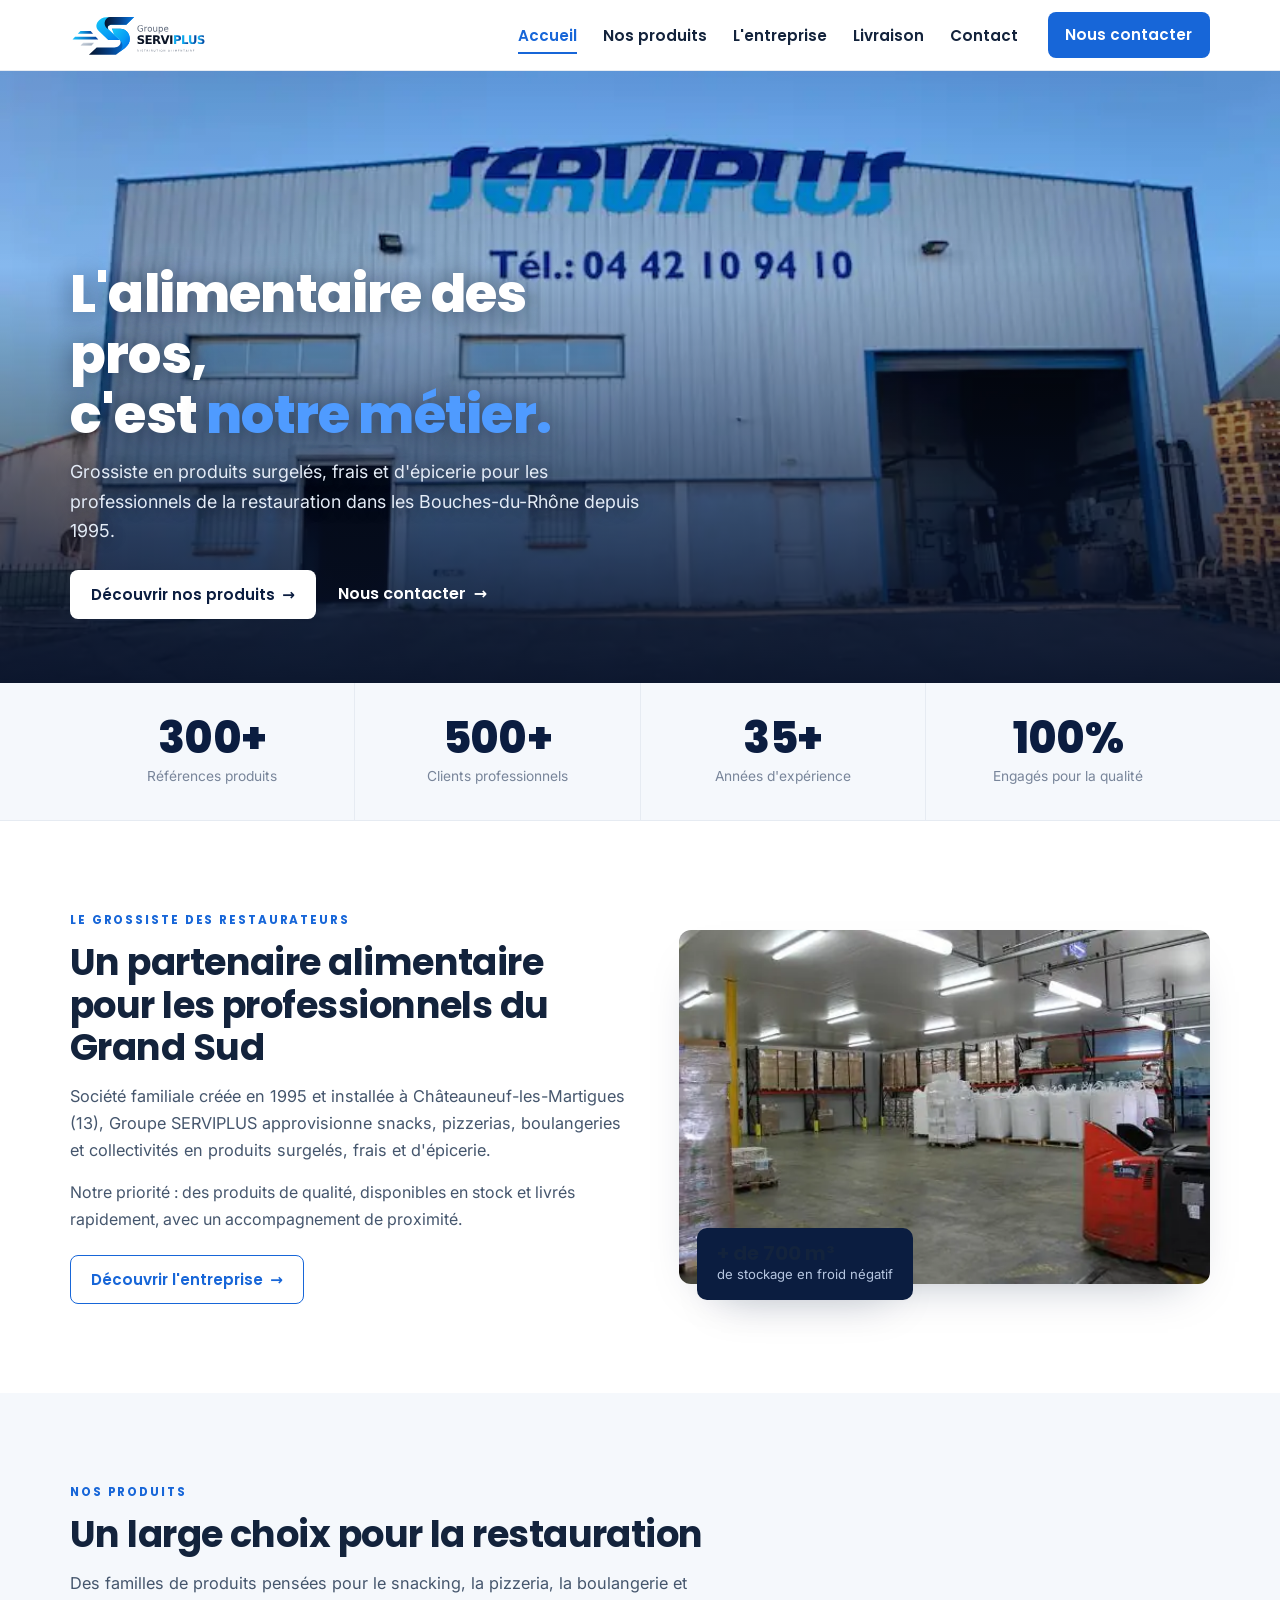
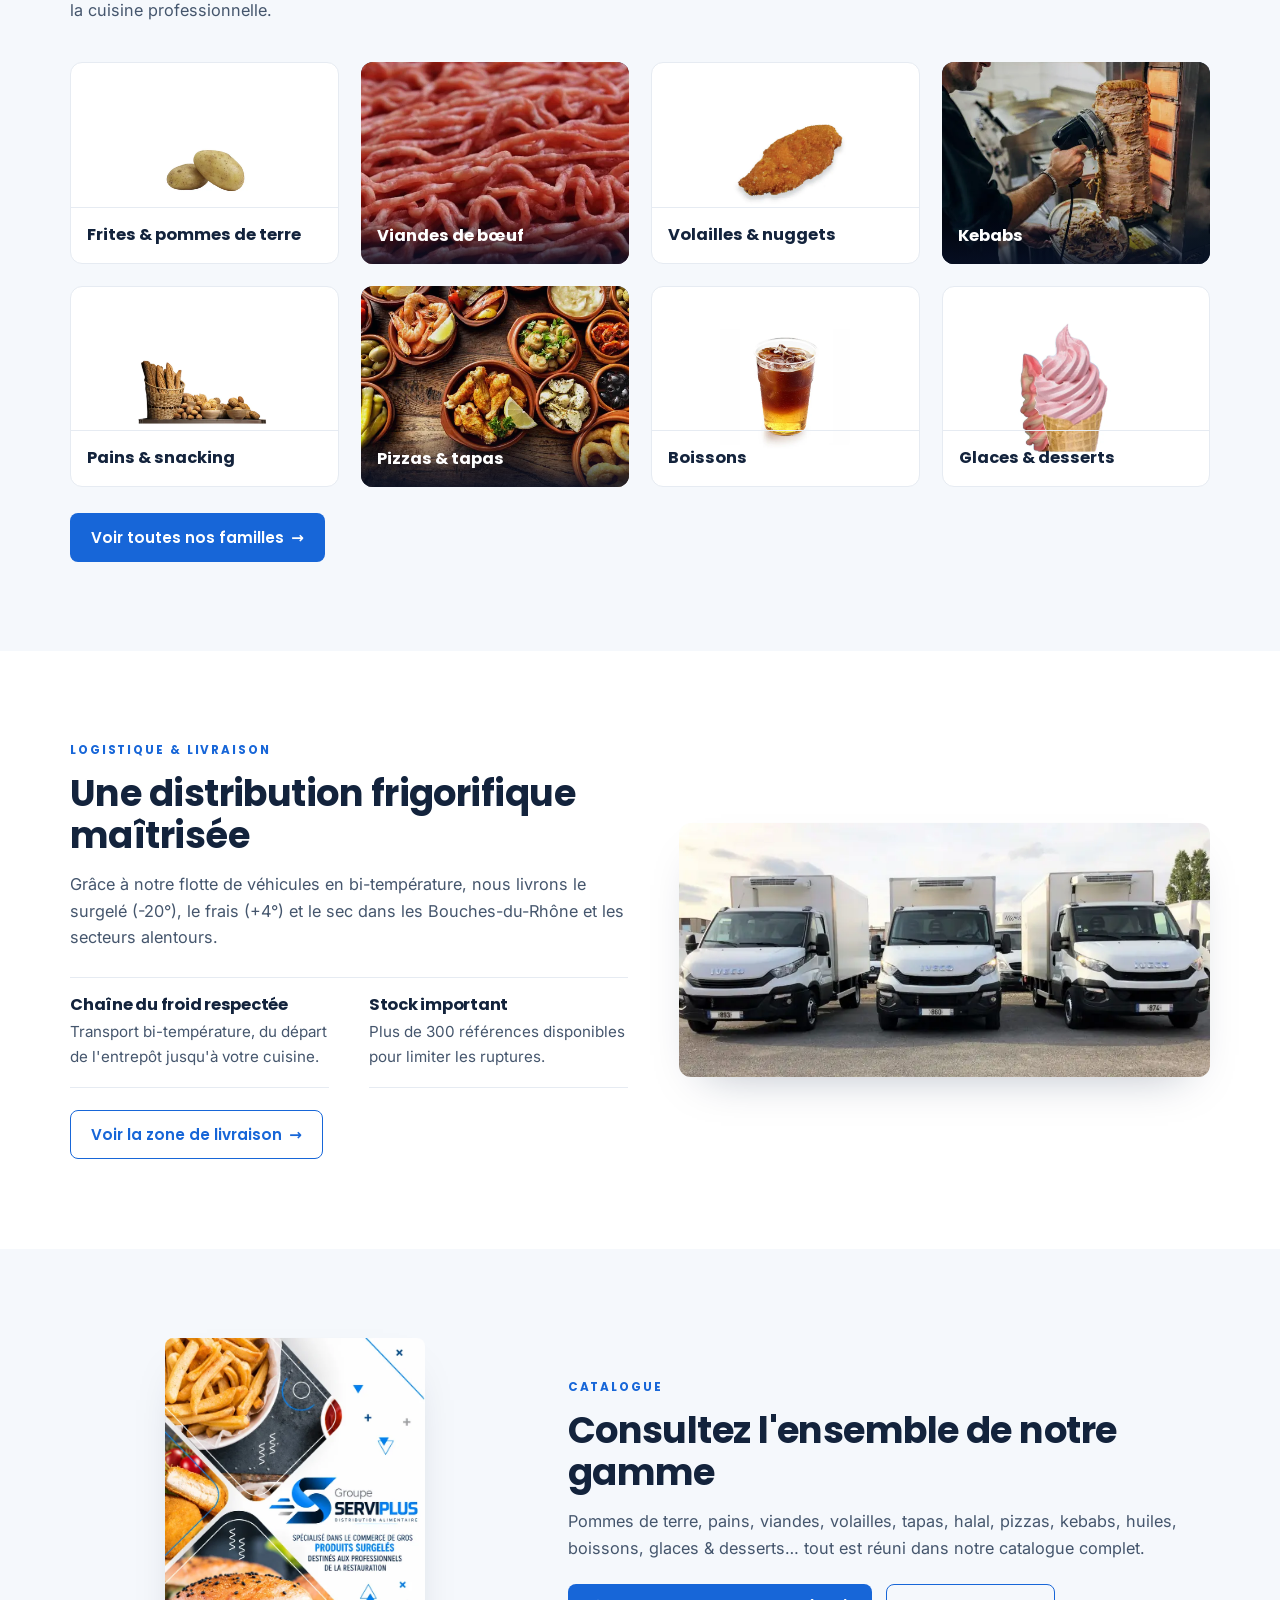
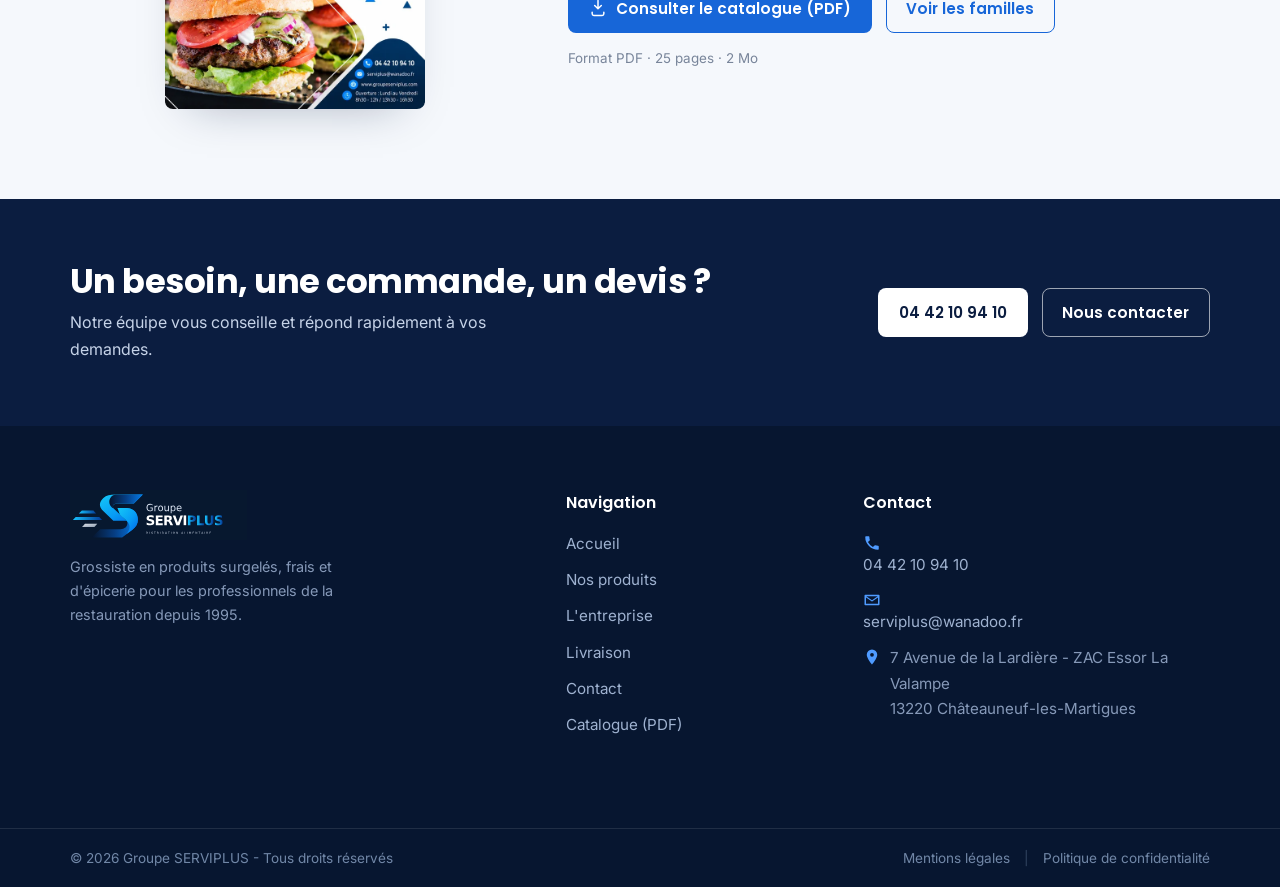
==== index.html @ 1d7311d0 "Refonte multipage : nouveau hero, chiffres animés, SEO par page - Site transformé en 5 pages (accuei" ====
<!DOCTYPE html>
<html lang="fr">
<head>
  <meta charset="UTF-8">
  <meta name="viewport" content="width=device-width, initial-scale=1.0">

  <title>Groupe SERVIPLUS | Grossiste alimentaire pour professionnels - Bouches-du-Rhône</title>
  <meta name="description" content="Grossiste en produits surgelés, frais et d'épicerie pour les professionnels de la restauration dans les Bouches-du-Rhône. Société familiale basée à Châteauneuf-les-Martigues depuis 1995.">
  <meta name="theme-color" content="#0b1d40">
  <link rel="canonical" href="https://www.groupeserviplus.com/">

  <link rel="icon" href="assets/logo/symbole-s.svg" type="image/svg+xml">
  <link rel="icon" href="assets/img/favicon-32.png" sizes="32x32" type="image/png">
  <link rel="apple-touch-icon" href="assets/img/favicon-180.png">

  <meta property="og:type" content="website">
  <meta property="og:site_name" content="Groupe SERVIPLUS">
  <meta property="og:title" content="Groupe SERVIPLUS | Grossiste alimentaire pour professionnels">
  <meta property="og:description" content="Produits surgelés, frais et d'épicerie pour la restauration. Livraison frigorifique dans les Bouches-du-Rhône depuis 1995.">
  <meta property="og:url" content="https://www.groupeserviplus.com/">
  <meta property="og:locale" content="fr_FR">
  <meta property="og:image" content="https://www.groupeserviplus.com/assets/img/og-image.jpg">
  <meta property="og:image:width" content="1200">
  <meta property="og:image:height" content="630">
  <meta name="twitter:card" content="summary_large_image">
  <meta name="twitter:title" content="Groupe SERVIPLUS | Grossiste alimentaire pour professionnels">
  <meta name="twitter:description" content="Produits surgelés, frais et d'épicerie pour la restauration. Livraison frigorifique dans les Bouches-du-Rhône depuis 1995.">
  <meta name="twitter:image" content="https://www.groupeserviplus.com/assets/img/og-image.jpg">

  <link rel="preconnect" href="https://fonts.googleapis.com">
  <link rel="preconnect" href="https://fonts.gstatic.com" crossorigin>
  <link rel="preload" as="style" href="https://fonts.googleapis.com/css2?family=Inter:wght@400;500;600;700&family=Poppins:wght@600;700;800&display=swap">
  <link rel="stylesheet" href="https://fonts.googleapis.com/css2?family=Inter:wght@400;500;600;700&family=Poppins:wght@600;700;800&display=swap" media="print" onload="this.media='all'">
  <noscript><link rel="stylesheet" href="https://fonts.googleapis.com/css2?family=Inter:wght@400;500;600;700&family=Poppins:wght@600;700;800&display=swap"></noscript>

  <link rel="preload" as="image" href="assets/img/hero-locaux.webp" fetchpriority="high">
  <link rel="stylesheet" href="assets/css/styles.css">

  <script type="application/ld+json">
  {
    "@context": "https://schema.org",
    "@type": "LocalBusiness",
    "name": "Groupe SERVIPLUS",
    "description": "Commerce de gros de produits surgelés, frais et d'épicerie destinés aux professionnels de la restauration.",
    "url": "https://www.groupeserviplus.com/",
    "telephone": "+33442109410",
    "email": "serviplus@wanadoo.fr",
    "foundingDate": "1995",
    "image": "https://www.groupeserviplus.com/assets/img/og-image.jpg",
    "logo": "https://www.groupeserviplus.com/assets/logo/logo-serviplus.svg",
    "address": {
      "@type": "PostalAddress",
      "streetAddress": "7 Avenue de la Lardière - ZAC Essor La Valampe",
      "postalCode": "13220",
      "addressLocality": "Châteauneuf-les-Martigues",
      "addressRegion": "Bouches-du-Rhône",
      "addressCountry": "FR"
    },
    "openingHoursSpecification": [
      {"@type":"OpeningHoursSpecification","dayOfWeek":["Monday","Tuesday","Wednesday","Thursday","Friday"],"opens":"08:30","closes":"12:00"},
      {"@type":"OpeningHoursSpecification","dayOfWeek":["Monday","Tuesday","Wednesday","Thursday","Friday"],"opens":"13:30","closes":"16:30"}
    ],
    "areaServed": [
      {"@type":"AdministrativeArea","name":"Bouches-du-Rhône"},
      {"@type":"City","name":"Marseille"},
      {"@type":"City","name":"Aix-en-Provence"},
      {"@type":"City","name":"Martigues"},
      {"@type":"City","name":"Salon-de-Provence"}
    ]
  }
  </script>
</head>
<body>
  <a class="skip-link" href="#contenu">Aller au contenu principal</a>

  <!-- ============ HEADER (partagé) ============ -->
  <header class="header">
    <div class="container header__inner">
      <a class="brand" href="index.html" aria-label="Groupe SERVIPLUS - Accueil">
        <img src="assets/logo/logo-serviplus.svg" alt="Groupe SERVIPLUS - Distribution alimentaire" width="190" height="53">
      </a>
      <nav class="nav" id="menu" aria-label="Navigation principale">
        <div class="nav__head">
          <img class="nav__logo" src="assets/logo/logo-serviplus-blanc.svg" alt="Groupe SERVIPLUS" width="180" height="50">
          <button class="nav__close" type="button" aria-label="Fermer le menu" data-close-menu>
            <svg viewBox="0 0 24 24" aria-hidden="true"><path d="m6 6 12 12M18 6 6 18" stroke="currentColor" stroke-width="2" fill="none" stroke-linecap="round"/></svg>
          </button>
        </div>
        <ul class="nav__list">
          <li><a href="index.html" class="nav__link is-active" aria-current="page">Accueil</a></li>
          <li><a href="produits.html" class="nav__link">Nos produits</a></li>
          <li><a href="entreprise.html" class="nav__link">L'entreprise</a></li>
          <li><a href="livraison.html" class="nav__link">Livraison</a></li>
          <li><a href="contact.html" class="nav__link">Contact</a></li>
        </ul>
        <div class="nav__foot">
          <a class="nav__phone" href="tel:+33442109410">
            <svg viewBox="0 0 24 24" aria-hidden="true"><path d="M6.6 10.8a15.9 15.9 0 0 0 6.6 6.6l2.2-2.2a1 1 0 0 1 1-.25c1.1.37 2.3.57 3.6.57a1 1 0 0 1 1 1V20a1 1 0 0 1-1 1A17 17 0 0 1 3 4a1 1 0 0 1 1-1h3.5a1 1 0 0 1 1 1c0 1.3.2 2.5.57 3.6a1 1 0 0 1-.25 1l-2.22 2.2Z" fill="currentColor"/></svg>
            04 42 10 94 10
          </a>
          <a class="btn btn--primary nav__cta" href="contact.html">Nous contacter</a>
        </div>
      </nav>
      <button class="burger" type="button" aria-label="Ouvrir le menu" aria-expanded="false" aria-controls="menu" data-open-menu>
        <span></span><span></span><span></span>
      </button>
    </div>
  </header>
  <div class="nav-overlay" data-close-menu hidden></div>

  <main id="contenu">

    <!-- ============ HERO ============ -->
    <section class="hero">
      <img class="hero__bg" src="assets/img/hero-locaux.webp" alt="Entrepôt du Groupe SERVIPLUS à Châteauneuf-les-Martigues, enseigne SERVIPLUS sur la façade" width="1000" height="750" fetchpriority="high">
      <div class="hero__overlay"></div>
      <div class="container hero__inner">
        <h1 class="hero__title">L'alimentaire des pros,<br>c'est <span class="accent">notre métier.</span></h1>
        <p class="hero__text">Grossiste en produits surgelés, frais et d'épicerie pour les professionnels de la restauration dans les Bouches-du-Rhône depuis 1995.</p>
        <div class="hero__actions">
          <a class="btn btn--white" href="produits.html">Découvrir nos produits<span class="btn__arrow" aria-hidden="true">→</span></a>
          <a class="hero__link" href="contact.html">Nous contacter<span class="btn__arrow" aria-hidden="true">→</span></a>
        </div>
      </div>
    </section>

    <!-- ============ CHIFFRES CLÉS ============ -->
    <section class="stats" aria-label="Chiffres clés">
      <div class="container">
        <div class="stats__grid">
          <div class="stat"><div class="stat__num" data-count="300" data-suffix="+">300+</div><div class="stat__label">Références produits</div></div>
          <div class="stat"><div class="stat__num" data-count="500" data-suffix="+">500+</div><div class="stat__label">Clients professionnels</div></div>
          <div class="stat"><div class="stat__num" data-count="35" data-suffix="+">35+</div><div class="stat__label">Années d'expérience</div></div>
          <div class="stat"><div class="stat__num" data-count="100" data-suffix="%">100%</div><div class="stat__label">Engagés pour la qualité</div></div>
        </div>
      </div>
    </section>

    <!-- ============ PRÉSENTATION ENTREPRISE (courte) ============ -->
    <section class="section">
      <div class="container split">
        <div class="split__content reveal">
          <span class="kicker">Le grossiste des restaurateurs</span>
          <h2 class="section__title">Un partenaire alimentaire pour les professionnels du Grand Sud</h2>
          <p class="section__intro">Société familiale créée en 1995 et installée à Châteauneuf-les-Martigues (13), Groupe SERVIPLUS approvisionne snacks, pizzerias, boulangeries et collectivités en produits surgelés, frais et d'épicerie.</p>
          <p>Notre priorité : des produits de qualité, disponibles en stock et livrés rapidement, avec un accompagnement de proximité.</p>
          <a class="btn btn--outline" href="entreprise.html">Découvrir l'entreprise<span class="btn__arrow" aria-hidden="true">→</span></a>
        </div>
        <div class="split__media reveal">
          <img src="assets/img/entrepot-froid.webp" alt="Entrepôt de stockage en froid négatif du Groupe SERVIPLUS" width="900" height="600" loading="lazy">
          <div class="split__badge"><span><strong>+ de 700 m³</strong>de stockage en froid négatif</span></div>
        </div>
      </div>
    </section>

    <!-- ============ APERÇU PRODUITS ============ -->
    <section class="section section--off">
      <div class="container">
        <span class="kicker">Nos produits</span>
        <h2 class="section__title">Un large choix pour la restauration</h2>
        <p class="section__intro">Des familles de produits pensées pour le snacking, la pizzeria, la boulangerie et la cuisine professionnelle.</p>
        <ul class="families" style="margin-top:clamp(24px,3vw,40px)">
          <li><a class="family is-packshot" href="produits.html"><img src="assets/img/cat-frites.webp" alt="Frites et pommes de terre surgelées" width="260" height="260" loading="lazy"><span class="family__label">Frites &amp; pommes de terre</span></a></li>
          <li><a class="family" href="produits.html"><img src="assets/img/cat-viandes.webp" alt="Viandes de bœuf et steaks hachés" width="320" height="240" loading="lazy"><span class="family__label">Viandes de bœuf</span></a></li>
          <li><a class="family is-packshot" href="produits.html"><img src="assets/img/cat-volaille.webp" alt="Volaille et nuggets" width="260" height="260" loading="lazy"><span class="family__label">Volailles &amp; nuggets</span></a></li>
          <li><a class="family" href="produits.html"><img src="assets/img/cat-kebabs.webp" alt="Produits pour kebabs" width="320" height="240" loading="lazy"><span class="family__label">Kebabs</span></a></li>
          <li><a class="family is-packshot" href="produits.html"><img src="assets/img/cat-pains.webp" alt="Pains et pains hamburger" width="260" height="260" loading="lazy"><span class="family__label">Pains &amp; snacking</span></a></li>
          <li><a class="family" href="produits.html"><img src="assets/img/cat-pizzas.webp" alt="Produits pour pizzas et tapas" width="320" height="240" loading="lazy"><span class="family__label">Pizzas &amp; tapas</span></a></li>
          <li><a class="family is-packshot" href="produits.html"><img src="assets/img/cat-boissons.webp" alt="Boissons et sodas" width="260" height="260" loading="lazy"><span class="family__label">Boissons</span></a></li>
          <li><a class="family is-packshot" href="produits.html"><img src="assets/img/cat-glaces.webp" alt="Glaces et desserts" width="260" height="260" loading="lazy"><span class="family__label">Glaces &amp; desserts</span></a></li>
        </ul>
        <p style="margin-top:1.6rem"><a class="btn btn--primary" href="produits.html">Voir toutes nos familles<span class="btn__arrow" aria-hidden="true">→</span></a></p>
      </div>
    </section>

    <!-- ============ ENTREPÔT & DISTRIBUTION ============ -->
    <section class="section">
      <div class="container split split--reverse">
        <div class="split__media reveal">
          <img src="assets/img/camions.webp" alt="Flotte de camions frigorifiques du Groupe SERVIPLUS" width="1100" height="524" loading="lazy">
        </div>
        <div class="split__content reveal">
          <span class="kicker">Logistique &amp; livraison</span>
          <h2 class="section__title">Une distribution frigorifique maîtrisée</h2>
          <p class="section__intro">Grâce à notre flotte de véhicules en bi-température, nous livrons le surgelé (-20°), le frais (+4°) et le sec dans les Bouches-du-Rhône et les secteurs alentours.</p>
          <div class="points">
            <div class="point"><h3>Chaîne du froid respectée</h3><p>Transport bi-température, du départ de l'entrepôt jusqu'à votre cuisine.</p></div>
            <div class="point"><h3>Stock important</h3><p>Plus de 300 références disponibles pour limiter les ruptures.</p></div>
          </div>
          <a class="btn btn--outline" href="livraison.html">Voir la zone de livraison<span class="btn__arrow" aria-hidden="true">→</span></a>
        </div>
      </div>
    </section>

    <!-- ============ CATALOGUE ============ -->
    <section class="section section--off">
      <div class="container cat">
        <div class="cat__cover reveal">
          <img src="assets/img/catalogue-couverture.webp" alt="Couverture du catalogue produits du Groupe SERVIPLUS" width="640" height="913" loading="lazy">
        </div>
        <div class="cat__content reveal">
          <span class="kicker">Catalogue</span>
          <h2 class="section__title">Consultez l'ensemble de notre gamme</h2>
          <p class="section__intro">Pommes de terre, pains, viandes, volailles, tapas, halal, pizzas, kebabs, huiles, boissons, glaces &amp; desserts… tout est réuni dans notre catalogue complet.</p>
          <div class="cat__actions">
            <a class="btn btn--primary" href="assets/catalogue/catalogue-serviplus.pdf" target="_blank" rel="noopener">
              <svg class="btn__ico" width="20" height="20" viewBox="0 0 24 24" aria-hidden="true"><path d="M12 3v10m0 0 4-4m-4 4-4-4M5 17v2a2 2 0 0 0 2 2h10a2 2 0 0 0 2-2v-2" fill="none" stroke="currentColor" stroke-width="1.8" stroke-linecap="round" stroke-linejoin="round"/></svg>
              Consulter le catalogue (PDF)
            </a>
            <a class="btn btn--outline" href="produits.html">Voir les familles</a>
          </div>
          <p class="cat__note">Format PDF &middot; 25 pages &middot; 2 Mo</p>
        </div>
      </div>
    </section>

    <!-- ============ CTA CONTACT ============ -->
    <section class="cta" id="contact">
      <div class="container cta__inner">
        <div>
          <h2>Un besoin, une commande, un devis&nbsp;?</h2>
          <p>Notre équipe vous conseille et répond rapidement à vos demandes.</p>
        </div>
        <div class="cta__actions">
          <a class="btn btn--white" href="tel:+33442109410">04 42 10 94 10</a>
          <a class="btn btn--outline" style="color:#fff;border-color:rgba(255,255,255,.6)" href="contact.html">Nous contacter</a>
        </div>
      </div>
    </section>

  </main>

  <!-- ============ FOOTER (partagé) ============ -->
  <footer class="footer">
    <div class="container footer__inner">
      <div class="footer__brand">
        <img src="assets/logo/logo-serviplus-blanc.svg" alt="Groupe SERVIPLUS" width="210" height="59">
        <p class="footer__tagline">Grossiste en produits surgelés, frais et d'épicerie pour les professionnels de la restauration depuis 1995.</p>
      </div>
      <nav class="footer__col footer__acc" aria-label="Navigation du pied de page">
        <button class="footer__acc-head" type="button" aria-expanded="false">Navigation
          <svg class="footer__acc-chevron" viewBox="0 0 24 24" aria-hidden="true"><path d="m6 9 6 6 6-6" fill="none" stroke="currentColor" stroke-width="2" stroke-linecap="round" stroke-linejoin="round"/></svg>
        </button>
        <div class="footer__acc-body">
          <ul role="list">
            <li><a href="index.html">Accueil</a></li>
            <li><a href="produits.html">Nos produits</a></li>
            <li><a href="entreprise.html">L'entreprise</a></li>
            <li><a href="livraison.html">Livraison</a></li>
            <li><a href="contact.html">Contact</a></li>
            <li><a href="assets/catalogue/catalogue-serviplus.pdf" target="_blank" rel="noopener">Catalogue (PDF)</a></li>
          </ul>
        </div>
      </nav>
      <div class="footer__col footer__acc">
        <button class="footer__acc-head" type="button" aria-expanded="false">Contact
          <svg class="footer__acc-chevron" viewBox="0 0 24 24" aria-hidden="true"><path d="m6 9 6 6 6-6" fill="none" stroke="currentColor" stroke-width="2" stroke-linecap="round" stroke-linejoin="round"/></svg>
        </button>
        <div class="footer__acc-body">
          <ul class="footer__contact" role="list">
            <li><a href="tel:+33442109410"><svg class="ico" aria-hidden="true" viewBox="0 0 24 24"><path d="M6.6 10.8a15.9 15.9 0 0 0 6.6 6.6l2.2-2.2a1 1 0 0 1 1-.25c1.1.37 2.3.57 3.6.57a1 1 0 0 1 1 1V20a1 1 0 0 1-1 1A17 17 0 0 1 3 4a1 1 0 0 1 1-1h3.5a1 1 0 0 1 1 1c0 1.3.2 2.5.57 3.6a1 1 0 0 1-.25 1l-2.22 2.2Z"/></svg>04 42 10 94 10</a></li>
            <li><a href="mailto:serviplus@wanadoo.fr"><svg class="ico" aria-hidden="true" viewBox="0 0 24 24"><path d="M3 5h18a1 1 0 0 1 1 1v12a1 1 0 0 1-1 1H3a1 1 0 0 1-1-1V6a1 1 0 0 1 1-1Zm1.4 2 7.6 5.3L19.6 7H4.4ZM20 8.5l-7.4 5.2a1 1 0 0 1-1.2 0L4 8.5V17h16V8.5Z"/></svg>serviplus@wanadoo.fr</a></li>
            <li class="footer__addr"><svg class="ico" aria-hidden="true" viewBox="0 0 24 24"><path d="M12 2a7 7 0 0 0-7 7c0 5 7 13 7 13s7-8 7-13a7 7 0 0 0-7-7Zm0 9.5A2.5 2.5 0 1 1 12 6.5a2.5 2.5 0 0 1 0 5Z"/></svg><span>7 Avenue de la Lardière - ZAC Essor La Valampe<br>13220 Châteauneuf-les-Martigues</span></li>
          </ul>
        </div>
      </div>
    </div>
    <div class="footer__bottom">
      <div class="container footer__bottom-inner">
        <p>&copy; 2026 Groupe SERVIPLUS - Tous droits réservés</p>
        <p class="footer__legal">
          <a href="mentions-legales.html">Mentions légales</a><span aria-hidden="true">|</span><a href="mentions-legales.html#donnees">Politique de confidentialité</a>
        </p>
      </div>
    </div>
  </footer>

  <button class="to-top" type="button" aria-label="Revenir en haut de la page" data-to-top>
    <svg viewBox="0 0 24 24" aria-hidden="true"><path d="M12 5 5 12m7-7 7 7M12 5v15" fill="none" stroke="currentColor" stroke-width="2" stroke-linecap="round" stroke-linejoin="round"/></svg>
  </button>

  <script src="assets/js/main.js" defer></script>
</body>
</html>
---- assets/css/styles.css ----
/* =========================================================
   Groupe SERVIPLUS - Feuille de styles (site multipage)
   HTML/CSS/JS vanilla - direction sobre, sans "look IA"
   ========================================================= */

:root{
  --navy:#0b1d40;
  --navy-700:#13295a;
  --blue:#1766d8;
  --blue-600:#1f6fe0;
  --blue-400:#4f9bff;
  --ink:#13233c;
  --body:#45566d;
  --muted:#78859a;
  --line:#e6ebf2;
  --paper:#ffffff;
  --off:#f5f8fc;

  --container:1180px;
  --gut:20px;
  --head-h:70px;

  --ff-head:"Poppins", system-ui, -apple-system, "Segoe UI", sans-serif;
  --ff-body:"Inter", system-ui, -apple-system, "Segoe UI", Roboto, sans-serif;

  --shadow:0 20px 45px -26px rgba(11,29,64,.35);
}

*,*::before,*::after{box-sizing:border-box}
html{scroll-behavior:smooth;-webkit-text-size-adjust:100%}
body{
  margin:0;font-family:var(--ff-body);color:var(--body);background:var(--paper);
  font-size:16px;line-height:1.65;-webkit-font-smoothing:antialiased;overflow-x:hidden;
}
img,svg{display:block;max-width:100%}
img{height:auto}
a{color:inherit;text-decoration:none}
ul{margin:0;padding:0;list-style:none}
h1,h2,h3,h4{font-family:var(--ff-head);color:var(--ink);line-height:1.15;margin:0;letter-spacing:-.015em}
p{margin:0}
strong{color:var(--ink);font-weight:700}

.container{width:100%;max-width:var(--container);margin-inline:auto;padding-inline:var(--gut)}

.skip-link{position:absolute;left:12px;top:-60px;z-index:200;background:var(--blue);color:#fff;padding:10px 16px;border-radius:8px;transition:top .2s}
.skip-link:focus{top:12px}
:focus-visible{outline:3px solid var(--blue-400);outline-offset:3px;border-radius:5px}

.ico{width:18px;height:18px;flex:0 0 auto;fill:currentColor}

/* ---------- Boutons ---------- */
.btn{
  display:inline-flex;align-items:center;justify-content:center;gap:.5em;
  font-family:var(--ff-head);font-weight:600;font-size:.95rem;
  padding:.72em 1.3em;border-radius:8px;border:1.5px solid transparent;cursor:pointer;
  transition:transform .16s ease, background .2s ease, color .2s ease, border-color .2s ease;
}
.btn__arrow{transition:transform .2s ease}
.btn:hover .btn__arrow{transform:translateX(3px)}
.btn--primary{background:var(--blue);color:#fff}
.btn--primary:hover{background:var(--blue-600)}
.btn--navy{background:var(--navy);color:#fff}
.btn--navy:hover{background:var(--navy-700)}
.btn--outline{background:transparent;color:var(--blue);border-color:var(--blue)}
.btn--outline:hover{background:var(--blue);color:#fff}
.btn--white{background:#fff;color:var(--navy)}
.btn--white:hover{background:var(--off);color:var(--navy)}

/* ---------- Kicker (libellé de section, sans trait décoratif) ---------- */
.kicker{
  display:block;font-family:var(--ff-head);font-weight:700;font-size:.74rem;
  letter-spacing:.16em;text-transform:uppercase;color:var(--blue);margin:0 0 .7rem;
}

/* ---------- Sections génériques ---------- */
.section{padding:clamp(52px,7vw,92px) 0}
.section--off{background:var(--off)}
.section--navy{background:var(--navy);color:#cdd9ec}
.section--navy h2,.section--navy h3{color:#fff}
.section__title{font-size:clamp(1.55rem,3.6vw,2.3rem);font-weight:700}
.section__intro{max-width:62ch;margin-top:.9rem;font-size:1.02rem}

/* =========================================================
   En-tête (compact, blanc)
   ========================================================= */
.header{position:sticky;top:0;z-index:100;background:#fff;border-bottom:1px solid var(--line)}
.header.is-stuck{box-shadow:0 6px 20px -16px rgba(11,29,64,.5)}
.header__inner{display:flex;align-items:center;justify-content:space-between;min-height:var(--head-h);gap:16px}
.brand img{width:auto;height:44px}

.nav{display:flex;align-items:center;gap:30px}
.nav__list{display:flex;align-items:center;gap:26px}
.nav__link{font-family:var(--ff-head);font-weight:600;font-size:.95rem;color:var(--ink);padding:6px 0;position:relative}
.nav__link::after{content:"";position:absolute;left:0;right:100%;bottom:-2px;height:2px;background:var(--blue);transition:right .25s ease}
.nav__link:hover::after,.nav__link.is-active::after{right:0}
.nav__link.is-active{color:var(--blue)}
.nav__phone{display:none}
.nav__head{display:none}
.nav__foot{display:flex;align-items:center}
.nav__cta{padding:.6em 1.1em}

.burger{display:none;width:46px;height:46px;border:1px solid var(--line);background:#fff;border-radius:10px;cursor:pointer;padding:0;align-items:center;justify-content:center;flex-direction:column;gap:5px}
.burger span{width:22px;height:2.3px;background:var(--ink);border-radius:3px;transition:transform .25s,opacity .25s}

.nav-overlay{position:fixed;inset:0;background:rgba(7,18,42,.5);z-index:98;opacity:0;transition:opacity .3s}
.nav-overlay.is-open{opacity:1}

/* =========================================================
   Hero (accueil) - photo plein cadre, texte en bas
   ========================================================= */
.hero{position:relative;isolation:isolate;overflow:hidden;background:var(--navy);color:#fff;min-height:clamp(460px,68vh,640px);display:flex}
.hero__bg{position:absolute;inset:0;width:100%;height:100%;object-fit:cover;object-position:center 35%;z-index:-2}
.hero__overlay{position:absolute;inset:0;z-index:-1;background:linear-gradient(180deg, rgba(8,19,43,.12) 0%, rgba(8,19,43,.04) 32%, rgba(8,19,43,.55) 66%, rgba(7,16,38,.9) 100%)}
.hero__inner{align-self:flex-end;width:100%;padding-block:clamp(34px,5vw,56px)}
.hero__title{font-size:clamp(2rem,5.6vw,3.3rem);font-weight:800;color:#fff;max-width:17ch;margin-bottom:.7rem;text-shadow:0 2px 24px rgba(5,14,33,.45)}
.hero__title .accent{color:var(--blue-400)}
.hero__text{font-size:clamp(1rem,1.9vw,1.12rem);color:#e3ebf6;max-width:52ch;margin-bottom:1.5rem;text-shadow:0 1px 14px rgba(5,14,33,.5)}
.hero__actions{display:flex;flex-wrap:wrap;align-items:center;gap:14px 22px}
.hero__link{display:inline-flex;align-items:center;gap:.5em;font-family:var(--ff-head);font-weight:600;color:#fff}
.hero__link .btn__arrow{transition:transform .2s}
.hero__link:hover .btn__arrow{transform:translateX(3px)}

/* =========================================================
   Bandeau de chiffres clés
   ========================================================= */
.stats{background:var(--off);border-bottom:1px solid var(--line)}
.stats__grid{display:grid;grid-template-columns:repeat(2,1fr);gap:1px;background:var(--line)}
.stat{background:var(--off);padding:clamp(22px,3.4vw,34px) 16px;text-align:center}
.stat__num{font-family:var(--ff-head);font-weight:800;color:var(--navy);font-size:clamp(1.9rem,5vw,2.7rem);line-height:1;letter-spacing:-.02em}
.stat__label{margin-top:.5rem;font-size:.86rem;color:var(--muted);line-height:1.3}

/* =========================================================
   Accueil : intro entreprise + split média/texte
   ========================================================= */
.split{display:grid;grid-template-columns:1fr;gap:clamp(28px,4vw,56px);align-items:center}
.split__media img{width:100%;border-radius:12px;box-shadow:var(--shadow)}
.split__media{position:relative}
.split__badge{position:absolute;left:18px;bottom:-16px;display:inline-flex;align-items:center;gap:12px;background:var(--navy);color:#fff;padding:14px 20px;border-radius:10px;box-shadow:var(--shadow)}
.split__badge strong{font-family:var(--ff-head);font-size:1.25rem;display:block;line-height:1.1}
.split__badge span{font-size:.82rem;color:#b6c6e0}
.split__content p + p{margin-top:1rem}
.split__content .btn{margin-top:1.4rem}
.lead{font-size:1.06rem;color:var(--body)}

/* ---------- Liste "pourquoi" sobre (sans pictos/cartes) ---------- */
.points{display:grid;grid-template-columns:1fr;gap:0;margin-top:1.6rem;border-top:1px solid var(--line)}
.point{padding:18px 0;border-bottom:1px solid var(--line)}
.point h3{font-size:1.02rem;font-weight:700;color:var(--ink);margin-bottom:.25rem}
.point p{font-size:.95rem;color:var(--body)}

/* =========================================================
   Familles de produits (mise en page éditoriale)
   ========================================================= */
.families{display:grid;grid-template-columns:repeat(2,1fr);gap:clamp(14px,2vw,22px)}
.family{position:relative;display:block;border-radius:12px;overflow:hidden;background:var(--navy);aspect-ratio:4/3}
.family img{position:absolute;inset:0;width:100%;height:100%;object-fit:cover;opacity:.92;transition:transform .4s ease,opacity .3s}
.family.is-packshot{background:#fff;border:1px solid var(--line)}
.family.is-packshot img{object-fit:contain;opacity:1;padding:10%}
.family__label{position:absolute;left:0;right:0;bottom:0;padding:14px 16px;background:linear-gradient(0deg,rgba(7,16,38,.82),rgba(7,16,38,0));color:#fff;font-family:var(--ff-head);font-weight:700;font-size:1.02rem;z-index:1}
.family.is-packshot .family__label{color:var(--ink);background:none;border-top:1px solid var(--line)}
.family:hover img{transform:scale(1.04)}
.families--mini{grid-template-columns:repeat(2,1fr)}

/* Liste texte des familles (page produits) */
.famlist{columns:2;column-gap:40px;margin-top:1.2rem}
.famlist li{break-inside:avoid;padding:10px 0;border-bottom:1px solid var(--line);font-weight:600;color:var(--ink);display:flex;align-items:center;gap:.6em}
.famlist li span{font-weight:400;color:var(--muted);font-size:.9rem}

/* ---------- Bloc catalogue ---------- */
.cat{display:grid;grid-template-columns:1fr;gap:clamp(26px,4vw,48px);align-items:center}
.cat__cover{justify-self:center;max-width:260px}
.cat__cover img{width:100%;border-radius:8px;box-shadow:var(--shadow)}
.cat__actions{display:flex;flex-wrap:wrap;gap:14px;margin-top:1.4rem}
.cat__note{margin-top:.9rem;font-size:.84rem;color:var(--muted)}

/* =========================================================
   Intro de page intérieure (compacte, pas de hero géant)
   ========================================================= */
.pagehead{background:var(--navy);color:#cdd9ec;padding:clamp(34px,5vw,56px) 0 clamp(30px,4vw,44px)}
.pagehead h1{color:#fff;font-size:clamp(1.8rem,4.2vw,2.6rem);margin:.3rem 0 .6rem}
.pagehead p{max-width:60ch;color:#c0cee4}
.crumb{font-size:.82rem;color:#90a4c6}
.crumb a:hover{color:#fff}
.crumb span{opacity:.5;margin:0 .4em}

/* =========================================================
   Zone de livraison (carte SVG sobre)
   ========================================================= */
.zone{display:grid;grid-template-columns:1fr;gap:clamp(28px,4vw,52px);align-items:center}
.map{width:100%;height:auto}
.map__region{fill:#e7f0fd;stroke:#b9d3f4;stroke-width:1.5}
.map__cities text{fill:var(--navy);font-weight:600;font-family:var(--ff-body)}
.map__cities circle{fill:var(--blue);stroke:#fff;stroke-width:2.5}
.map__cities .city--main circle{fill:var(--navy)}
.ziplist{display:flex;flex-wrap:wrap;gap:8px;margin-top:1.3rem}
.ziplist li{border:1px solid var(--line);border-radius:999px;padding:6px 14px;font-size:.88rem;font-weight:600;color:var(--ink)}

/* =========================================================
   Contact
   ========================================================= */
.contact{display:grid;grid-template-columns:1fr;gap:clamp(26px,4vw,48px)}
.contact__card{background:var(--off);border:1px solid var(--line);border-radius:12px;padding:clamp(22px,3vw,32px)}
.contact__row{display:flex;align-items:flex-start;gap:14px;padding:14px 0;border-bottom:1px solid var(--line)}
.contact__row:last-child{border-bottom:none}
.contact__row .ico{color:var(--blue);margin-top:3px;width:22px;height:22px}
.contact__row h3{font-size:.8rem;text-transform:uppercase;letter-spacing:.08em;color:var(--muted);font-weight:700;margin-bottom:2px}
.contact__row a,.contact__row p{font-size:1.05rem;color:var(--ink);font-weight:600}
.contact__actions{display:flex;flex-wrap:wrap;gap:12px;margin-top:1.4rem}

/* =========================================================
   CTA bande (contact)
   ========================================================= */
.cta{background:var(--navy);color:#fff}
.cta__inner{display:flex;flex-wrap:wrap;align-items:center;justify-content:space-between;gap:24px;padding-block:clamp(40px,6vw,64px)}
.cta h2{color:#fff;font-size:clamp(1.5rem,3.6vw,2.1rem)}
.cta p{color:#c6d3e8;margin-top:.5rem;max-width:48ch}
.cta__actions{display:flex;flex-wrap:wrap;gap:14px}

/* =========================================================
   Pied de page
   ========================================================= */
.footer{background:#071630;color:#9fb2d0;font-size:.95rem}
.footer__inner{display:grid;grid-template-columns:1fr;gap:34px;padding-block:clamp(42px,6vw,64px)}
.footer__brand img{height:50px;width:auto;margin-bottom:15px}
.footer__tagline{max-width:34ch;color:#8699b8;font-size:.9rem}
.footer__acc{border-top:1px solid rgba(255,255,255,.1)}
.footer__acc-head{width:100%;display:flex;align-items:center;justify-content:space-between;gap:10px;background:none;border:none;color:#fff;cursor:pointer;font-family:var(--ff-head);font-size:1rem;font-weight:600;padding:16px 0;text-align:left}
.footer__acc-chevron{width:20px;height:20px;color:#8299bd;transition:transform .3s ease;flex:0 0 auto}
.footer__acc.is-open .footer__acc-chevron{transform:rotate(180deg)}
.footer__acc-body{overflow:hidden;max-height:0;transition:max-height .32s ease}
.footer__acc.is-open .footer__acc-body{max-height:340px}
.footer__acc-body > ul{padding-bottom:16px}
.footer__col a:hover{color:#fff}
.footer__col ul li{margin-bottom:11px}
.footer__contact li{display:flex;align-items:flex-start;gap:.6em}
.footer__contact .ico{color:var(--blue-400);margin-top:3px}
.footer__addr{color:#8699b8}
.footer__bottom{border-top:1px solid rgba(255,255,255,.1);font-size:.85rem;color:#7187a7}
.footer__bottom-inner{display:flex;flex-wrap:wrap;gap:10px 24px;justify-content:space-between;padding-block:18px}
.footer__legal{display:inline-flex;gap:14px;align-items:center}
.footer__legal span{opacity:.4}
.footer__legal a:hover{color:#fff}

/* ---------- Retour haut ---------- */
.to-top{position:fixed;right:18px;bottom:18px;z-index:90;width:46px;height:46px;border-radius:50%;background:var(--blue);color:#fff;border:none;cursor:pointer;box-shadow:var(--shadow);display:grid;place-items:center;opacity:0;visibility:hidden;transform:translateY(12px);transition:opacity .25s,transform .25s,visibility .25s,background .2s}
.to-top.is-visible{opacity:1;visibility:visible;transform:none}
.to-top:hover{background:var(--blue-600)}
.to-top svg{width:22px;height:22px}

/* ---------- Apparition discrète au scroll ---------- */
.reveal{opacity:0;transform:translateY(18px);transition:opacity .5s ease,transform .5s ease}
.reveal.is-in{opacity:1;transform:none}

/* =========================================================
   Responsive
   ========================================================= */
@media (min-width:600px){
  .cta__inner{flex-wrap:nowrap}
}
@media (min-width:768px){
  .stats__grid{grid-template-columns:repeat(4,1fr)}
  .families{grid-template-columns:repeat(4,1fr)}
  .families--mini{grid-template-columns:repeat(4,1fr)}
  .split{grid-template-columns:1.05fr 1fr}
  .split--reverse .split__media{order:2}
  .zone{grid-template-columns:1fr 1fr}
  .cat{grid-template-columns:.7fr 1fr}
  .contact{grid-template-columns:1fr 1fr}
  .footer__inner{grid-template-columns:1.8fr 1fr 1.4fr;gap:50px}
  .footer__acc{border-top:none}
  .footer__acc-head{padding:0 0 16px;cursor:default}
  .footer__acc-chevron{display:none}
  .footer__acc-body{max-height:none}
  .points{grid-template-columns:repeat(2,1fr);column-gap:40px}
  .point{padding:18px 0}
}
@media (min-width:960px){
  .hero__inner{padding-block:clamp(44px,5vw,64px)}
}

/* ----- Menu mobile plein écran ----- */
@media (max-width:899px){
  .burger{display:inline-flex}
  .nav{
    position:fixed;inset:0;z-index:130;width:100%;height:100%;
    display:flex;flex-direction:column;gap:0;align-items:stretch;
    background:radial-gradient(130% 90% at 82% 0%, #16347a 0%, #0b1d40 52%, #061530 100%);
    padding:0;transform:translateX(100%);transition:transform .34s cubic-bezier(.4,0,.2,1);overflow-y:auto;
  }
  .nav.is-open{transform:none}
  .nav__head{display:flex;align-items:center;justify-content:space-between;padding:16px 20px;border-bottom:1px solid rgba(255,255,255,.12)}
  .nav__logo{height:44px;width:auto}
  .nav__close{display:grid;place-items:center;width:44px;height:44px;border-radius:12px;background:rgba(255,255,255,.08);border:none;color:#fff;cursor:pointer;transition:background .2s}
  .nav__close:hover{background:rgba(255,255,255,.16)}
  .nav__close svg{width:24px;height:24px}
  .nav__list{flex-direction:column;align-items:stretch;gap:0;padding:14px 22px 6px}
  .nav__link{display:flex;align-items:center;gap:12px;padding:18px 2px;font-size:1.2rem;font-weight:600;color:#fff;border-bottom:1px solid rgba(255,255,255,.1)}
  .nav__link::after{content:"";display:block;width:8px;height:8px;position:static;margin-left:auto;border-right:2px solid rgba(255,255,255,.4);border-top:2px solid rgba(255,255,255,.4);transform:rotate(45deg);right:auto;bottom:auto;background:none}
  .nav__link:hover::after,.nav__link.is-active::after{border-color:var(--blue-400)}
  .nav__link.is-active{color:var(--blue-400)}
  .nav__foot{display:flex;flex-direction:column;gap:14px;margin-top:auto;padding:20px 22px 26px}
  .nav__phone{display:inline-flex;align-items:center;justify-content:center;gap:10px;color:#fff;font-family:var(--ff-head);font-weight:700;font-size:1.28rem;padding:13px;border:1px solid rgba(255,255,255,.22);border-radius:12px}
  .nav__phone svg{width:22px;height:22px;color:var(--blue-400)}
  .nav__cta{width:100%}
}
@media (min-width:900px){
  .nav-overlay{display:none}
}

/* ----- Préférence mouvement réduit ----- */
@media (prefers-reduced-motion:reduce){
  *{animation-duration:.001ms !important;animation-iteration-count:1 !important;transition-duration:.001ms !important;scroll-behavior:auto}
  .reveal{opacity:1;transform:none}
}

/* =========================================================
   Page Mentions légales (conservée)
   ========================================================= */
.legal{padding:clamp(40px,6vw,80px) 0}
.legal__inner{max-width:820px;margin-inline:auto}
.legal h1{font-size:clamp(1.8rem,5vw,2.6rem);margin-bottom:.4em}
.legal__lead{color:var(--muted);margin-bottom:2.4rem}
.legal h2{font-size:1.25rem;margin:2.2rem 0 .8rem;color:var(--ink)}
.legal p{margin-bottom:1rem}
.legal ul.legal__list{list-style:disc;padding-left:1.3em;margin-bottom:1rem}
.legal ul.legal__list li{margin-bottom:.4rem}
.legal .legal__card{background:var(--off);border:1px solid var(--line);border-radius:12px;padding:24px 26px;margin-bottom:1.4rem}
.legal .legal__card p{margin-bottom:.45rem}
.legal a{color:var(--blue);text-decoration:underline;text-underline-offset:2px}
.legal__back{display:inline-flex;align-items:center;gap:.5em;font-family:var(--ff-head);font-weight:600;color:var(--blue);margin-bottom:1.6rem}
.subheader{border-bottom:1px solid var(--line)}
.subheader__inner{display:flex;align-items:center;justify-content:space-between;min-height:var(--head-h)}
.subheader .brand img{height:44px}
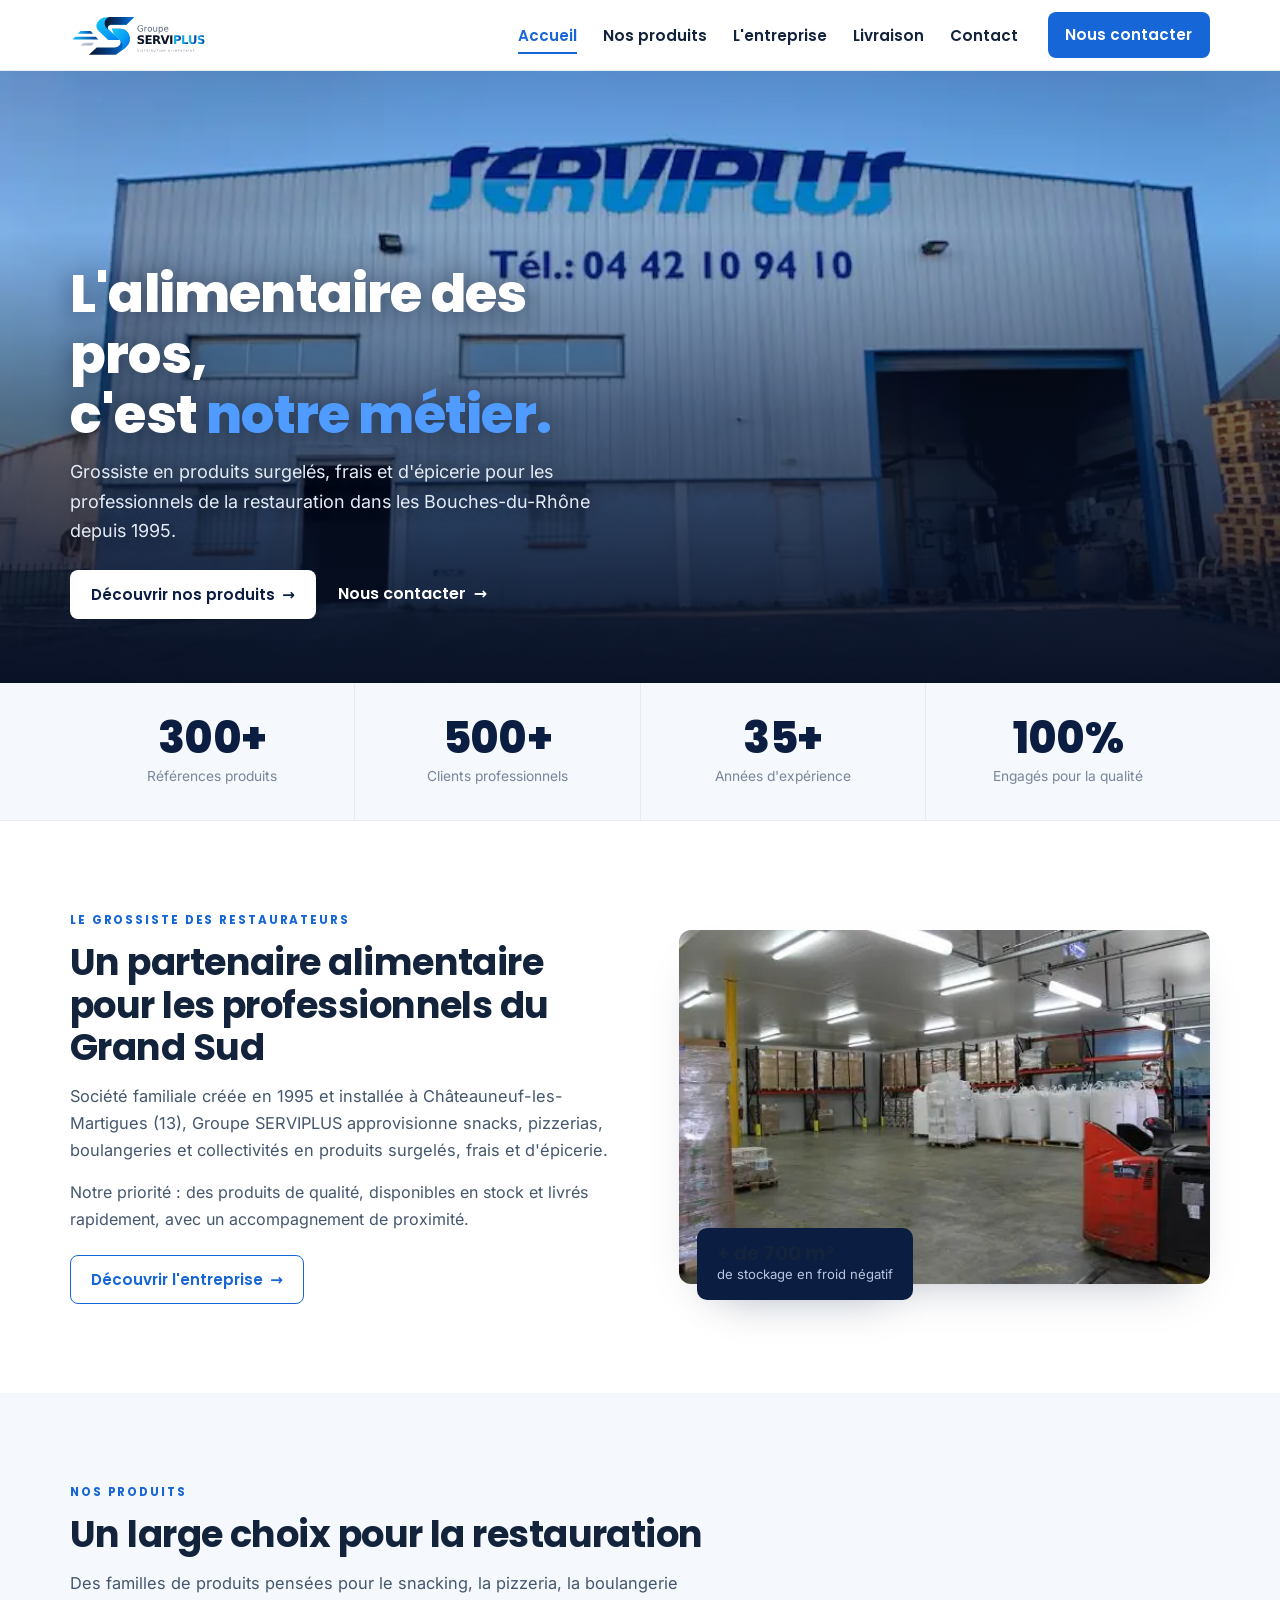
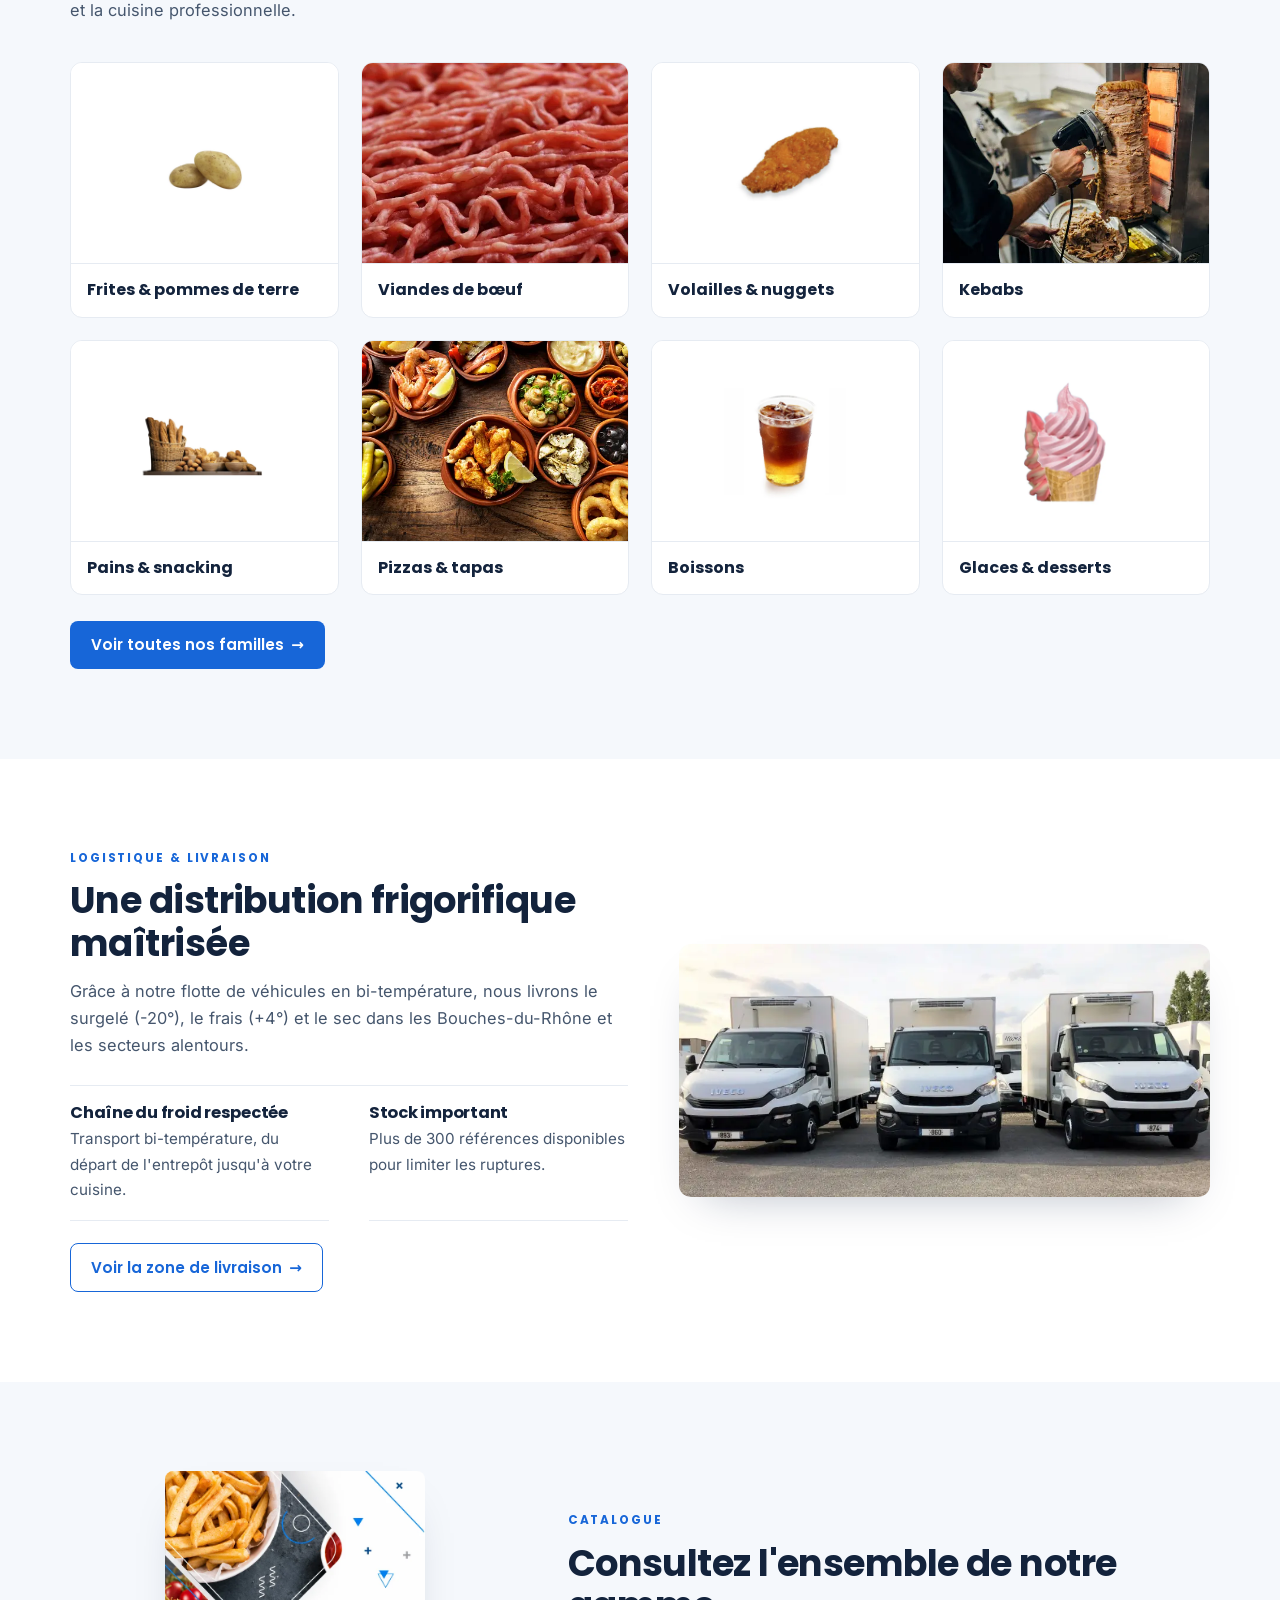
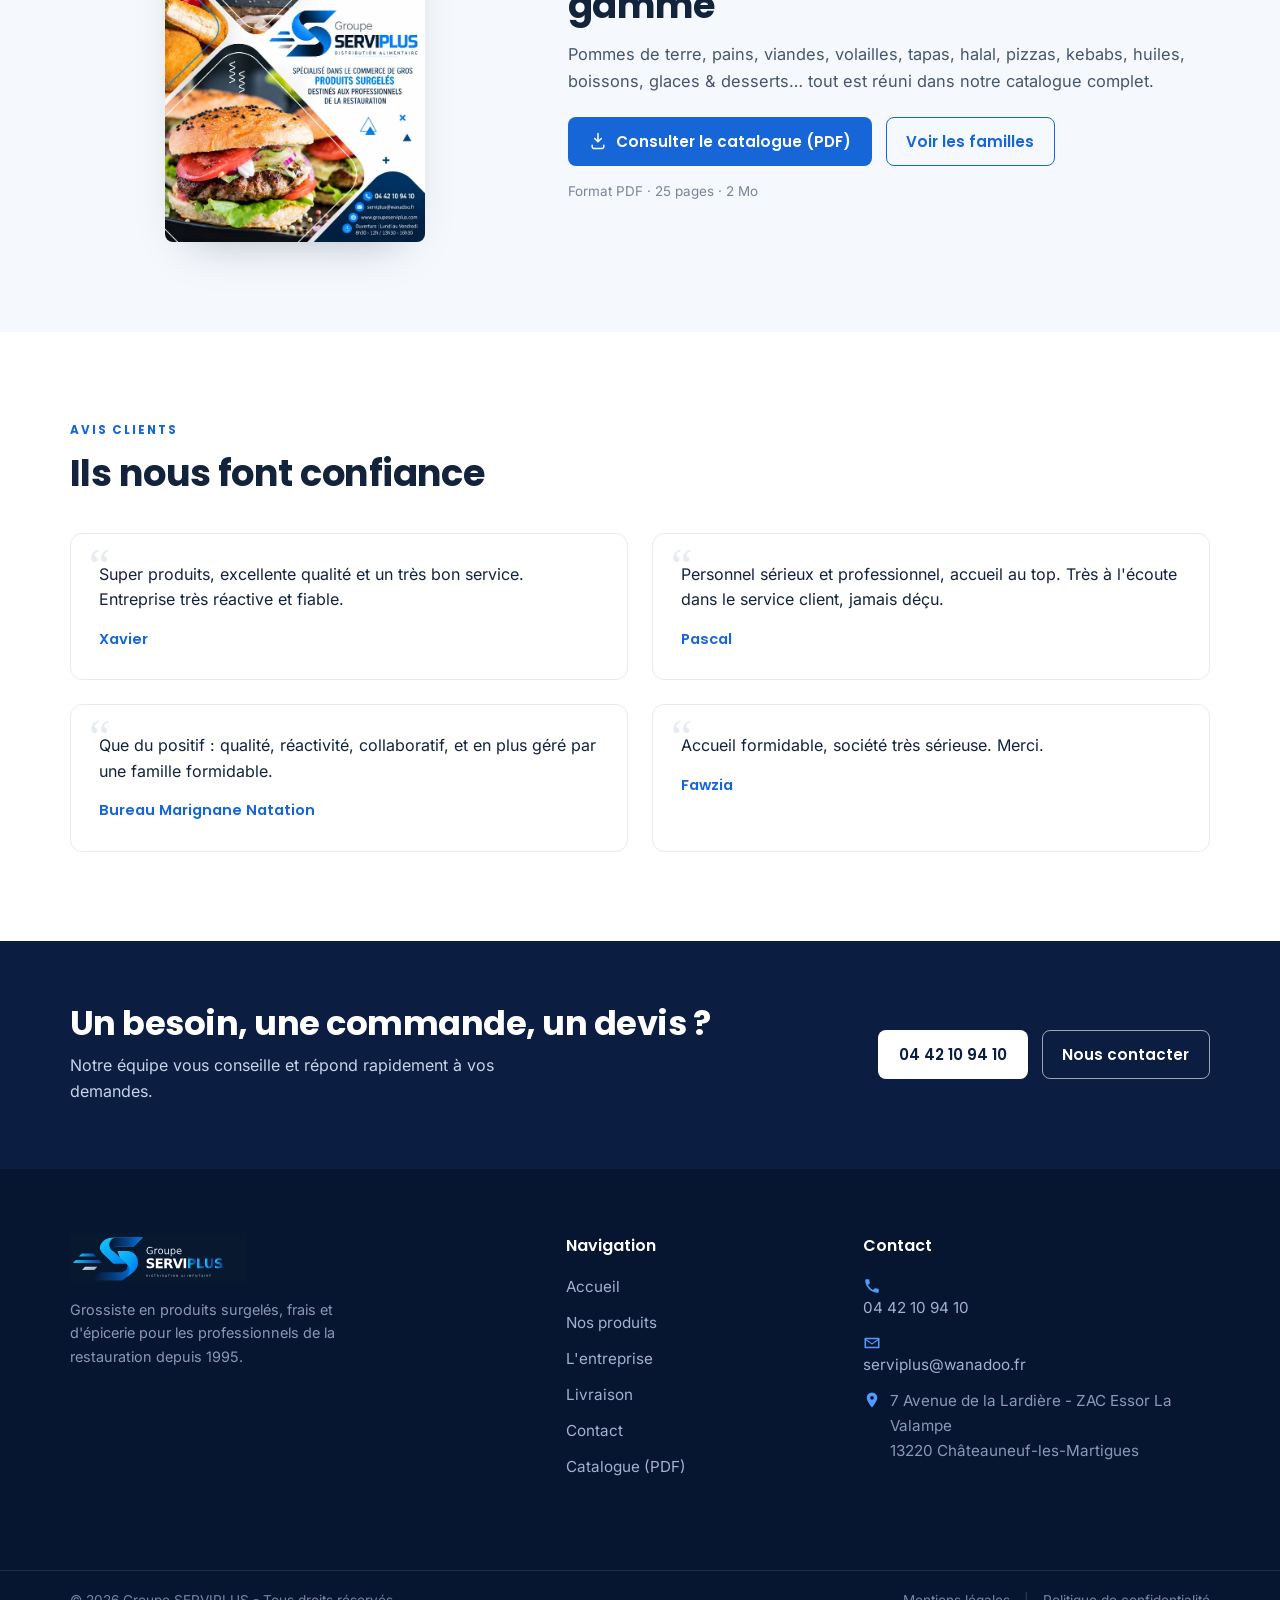
==== commit 2e7f393b: "Améliorations : polices RGPD, vignettes homogènes, avis, 404, hero responsive - Polices Inter/Poppin" ====
--- a/index.html
+++ b/index.html
@@ -27,13 +27,10 @@
   <meta name="twitter:description" content="Produits surgelés, frais et d'épicerie pour la restauration. Livraison frigorifique dans les Bouches-du-Rhône depuis 1995.">
   <meta name="twitter:image" content="https://www.groupeserviplus.com/assets/img/og-image.jpg">
 
-  <link rel="preconnect" href="https://fonts.googleapis.com">
-  <link rel="preconnect" href="https://fonts.gstatic.com" crossorigin>
-  <link rel="preload" as="style" href="https://fonts.googleapis.com/css2?family=Inter:wght@400;500;600;700&family=Poppins:wght@600;700;800&display=swap">
-  <link rel="stylesheet" href="https://fonts.googleapis.com/css2?family=Inter:wght@400;500;600;700&family=Poppins:wght@600;700;800&display=swap" media="print" onload="this.media='all'">
-  <noscript><link rel="stylesheet" href="https://fonts.googleapis.com/css2?family=Inter:wght@400;500;600;700&family=Poppins:wght@600;700;800&display=swap"></noscript>
-
-  <link rel="preload" as="image" href="assets/img/hero-locaux.webp" fetchpriority="high">
+  <link rel="preload" href="assets/fonts/poppins-800.woff2" as="font" type="font/woff2" crossorigin>
+  <link rel="preload" href="assets/fonts/inter-400.woff2" as="font" type="font/woff2" crossorigin>
+
+  <link rel="preload" as="image" href="assets/img/hero-locaux.webp" imagesrcset="assets/img/hero-locaux-480.webp 480w, assets/img/hero-locaux.webp 800w" imagesizes="100vw" fetchpriority="high">
   <link rel="stylesheet" href="assets/css/styles.css">
 
   <script type="application/ld+json">
@@ -112,7 +109,7 @@
 
     <!-- ============ HERO ============ -->
     <section class="hero">
-      <img class="hero__bg" src="assets/img/hero-locaux.webp" alt="Entrepôt du Groupe SERVIPLUS à Châteauneuf-les-Martigues, enseigne SERVIPLUS sur la façade" width="1000" height="750" fetchpriority="high">
+      <img class="hero__bg" src="assets/img/hero-locaux.webp" srcset="assets/img/hero-locaux-480.webp 480w, assets/img/hero-locaux.webp 800w" sizes="100vw" alt="Entrepôt du Groupe SERVIPLUS à Châteauneuf-les-Martigues, enseigne SERVIPLUS sur la façade" width="800" height="600" fetchpriority="high">
       <div class="hero__overlay"></div>
       <div class="container hero__inner">
         <h1 class="hero__title">L'alimentaire des pros,<br>c'est <span class="accent">notre métier.</span></h1>
@@ -214,6 +211,20 @@
       </div>
     </section>
 
+    <!-- ============ AVIS CLIENTS ============ -->
+    <section class="section">
+      <div class="container">
+        <span class="kicker">Avis clients</span>
+        <h2 class="section__title">Ils nous font confiance</h2>
+        <div class="reviews__grid">
+          <blockquote class="review reveal"><p class="review__quote">Super produits, excellente qualité et un très bon service. Entreprise très réactive et fiable.</p><footer class="review__author">Xavier</footer></blockquote>
+          <blockquote class="review reveal"><p class="review__quote">Personnel sérieux et professionnel, accueil au top. Très à l'écoute dans le service client, jamais déçu.</p><footer class="review__author">Pascal</footer></blockquote>
+          <blockquote class="review reveal"><p class="review__quote">Que du positif : qualité, réactivité, collaboratif, et en plus géré par une famille formidable.</p><footer class="review__author">Bureau Marignane Natation</footer></blockquote>
+          <blockquote class="review reveal"><p class="review__quote">Accueil formidable, société très sérieuse. Merci.</p><footer class="review__author">Fawzia</footer></blockquote>
+        </div>
+      </div>
+    </section>
+
     <!-- ============ CTA CONTACT ============ -->
     <section class="cta" id="contact">
       <div class="container cta__inner">
--- a/assets/css/styles.css
+++ b/assets/css/styles.css
@@ -2,6 +2,15 @@
    Groupe SERVIPLUS - Feuille de styles (site multipage)
    HTML/CSS/JS vanilla - direction sobre, sans "look IA"
    ========================================================= */
+
+/* ---------- Polices auto-hébergées (RGPD, pas de requête Google) ---------- */
+@font-face{font-family:'Inter';font-style:normal;font-weight:400;font-display:swap;src:url(../fonts/inter-400.woff2) format('woff2')}
+@font-face{font-family:'Inter';font-style:normal;font-weight:500;font-display:swap;src:url(../fonts/inter-500.woff2) format('woff2')}
+@font-face{font-family:'Inter';font-style:normal;font-weight:600;font-display:swap;src:url(../fonts/inter-600.woff2) format('woff2')}
+@font-face{font-family:'Inter';font-style:normal;font-weight:700;font-display:swap;src:url(../fonts/inter-700.woff2) format('woff2')}
+@font-face{font-family:'Poppins';font-style:normal;font-weight:600;font-display:swap;src:url(../fonts/poppins-600.woff2) format('woff2')}
+@font-face{font-family:'Poppins';font-style:normal;font-weight:700;font-display:swap;src:url(../fonts/poppins-700.woff2) format('woff2')}
+@font-face{font-family:'Poppins';font-style:normal;font-weight:800;font-display:swap;src:url(../fonts/poppins-800.woff2) format('woff2')}
 
 :root{
   --navy:#0b1d40;
@@ -110,7 +119,7 @@
    ========================================================= */
 .hero{position:relative;isolation:isolate;overflow:hidden;background:var(--navy);color:#fff;min-height:clamp(460px,68vh,640px);display:flex}
 .hero__bg{position:absolute;inset:0;width:100%;height:100%;object-fit:cover;object-position:center 35%;z-index:-2}
-.hero__overlay{position:absolute;inset:0;z-index:-1;background:linear-gradient(180deg, rgba(8,19,43,.12) 0%, rgba(8,19,43,.04) 32%, rgba(8,19,43,.55) 66%, rgba(7,16,38,.9) 100%)}
+.hero__overlay{position:absolute;inset:0;z-index:-1;background:linear-gradient(180deg, rgba(8,19,43,.18) 0%, rgba(8,19,43,.06) 26%, rgba(8,19,43,.55) 56%, rgba(6,14,34,.95) 100%)}
 .hero__inner{align-self:flex-end;width:100%;padding-block:clamp(34px,5vw,56px)}
 .hero__title{font-size:clamp(2rem,5.6vw,3.3rem);font-weight:800;color:#fff;max-width:17ch;margin-bottom:.7rem;text-shadow:0 2px 24px rgba(5,14,33,.45)}
 .hero__title .accent{color:var(--blue-400)}
@@ -152,12 +161,11 @@
    Familles de produits (mise en page éditoriale)
    ========================================================= */
 .families{display:grid;grid-template-columns:repeat(2,1fr);gap:clamp(14px,2vw,22px)}
-.family{position:relative;display:block;border-radius:12px;overflow:hidden;background:var(--navy);aspect-ratio:4/3}
-.family img{position:absolute;inset:0;width:100%;height:100%;object-fit:cover;opacity:.92;transition:transform .4s ease,opacity .3s}
-.family.is-packshot{background:#fff;border:1px solid var(--line)}
-.family.is-packshot img{object-fit:contain;opacity:1;padding:10%}
-.family__label{position:absolute;left:0;right:0;bottom:0;padding:14px 16px;background:linear-gradient(0deg,rgba(7,16,38,.82),rgba(7,16,38,0));color:#fff;font-family:var(--ff-head);font-weight:700;font-size:1.02rem;z-index:1}
-.family.is-packshot .family__label{color:var(--ink);background:none;border-top:1px solid var(--line)}
+.family{display:flex;flex-direction:column;border:1px solid var(--line);border-radius:12px;overflow:hidden;background:#fff;transition:transform .25s ease,box-shadow .25s ease}
+.family img{display:block;width:100%;aspect-ratio:4/3;object-fit:cover;background:var(--off);transition:transform .4s ease}
+.family.is-packshot img{object-fit:contain;padding:12%;background:#fff}
+.family__label{display:block;padding:13px 16px;color:var(--ink);font-family:var(--ff-head);font-weight:700;font-size:1rem;border-top:1px solid var(--line)}
+.family:hover{transform:translateY(-3px);box-shadow:var(--shadow)}
 .family:hover img{transform:scale(1.04)}
 .families--mini{grid-template-columns:repeat(2,1fr)}
 
@@ -215,6 +223,16 @@
 .cta h2{color:#fff;font-size:clamp(1.5rem,3.6vw,2.1rem)}
 .cta p{color:#c6d3e8;margin-top:.5rem;max-width:48ch}
 .cta__actions{display:flex;flex-wrap:wrap;gap:14px}
+
+/* =========================================================
+   Avis clients (sobre)
+   ========================================================= */
+.reviews__grid{display:grid;grid-template-columns:1fr;gap:clamp(16px,2vw,24px);margin-top:clamp(24px,3vw,40px)}
+.review{background:#fff;border:1px solid var(--line);border-radius:12px;padding:clamp(20px,2.4vw,28px);margin:0;position:relative}
+.review::before{content:"\201C";position:absolute;top:8px;left:18px;font-family:Georgia,serif;font-size:3rem;line-height:1;color:var(--line)}
+.review__quote{color:var(--ink);font-size:1rem;line-height:1.6;position:relative}
+.review__author{margin-top:14px;font-family:var(--ff-head);font-weight:600;color:var(--blue);font-size:.92rem}
+@media (min-width:768px){.reviews__grid{grid-template-columns:repeat(2,1fr)}}
 
 /* =========================================================
    Pied de page
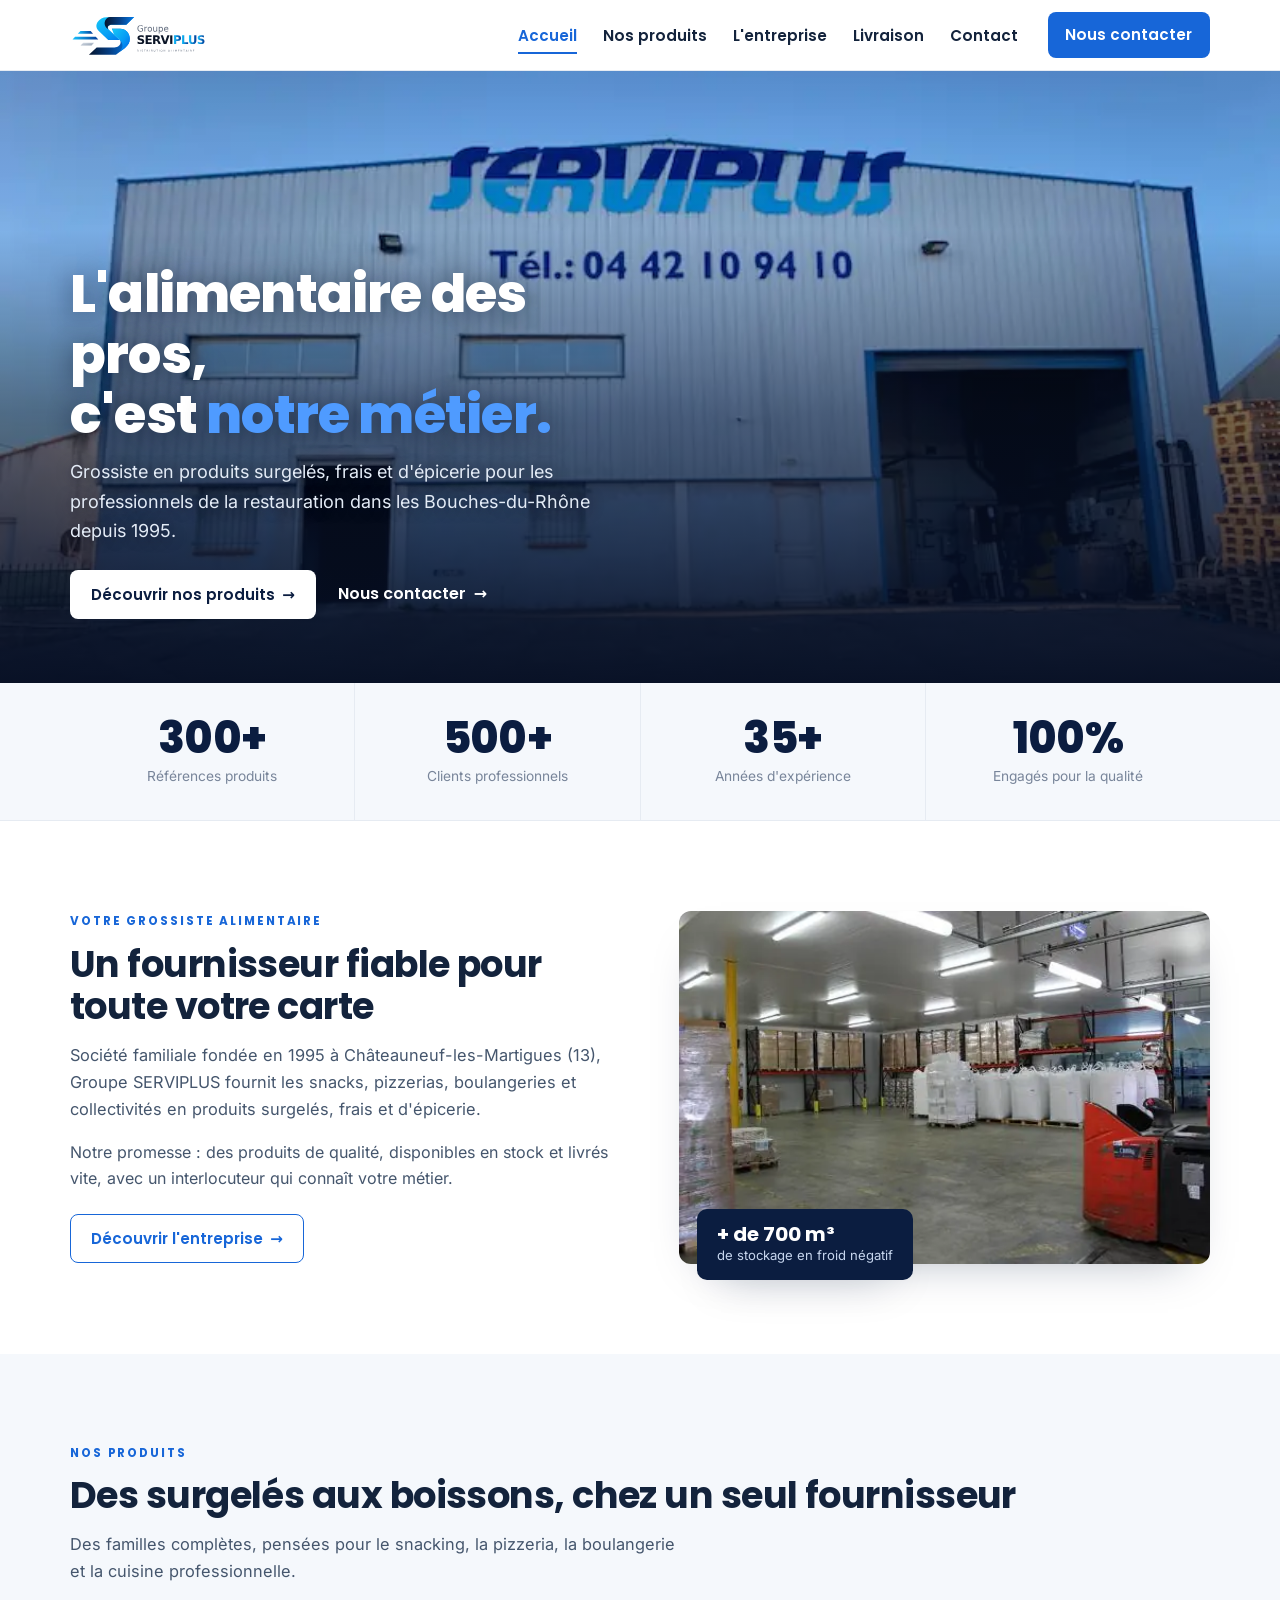
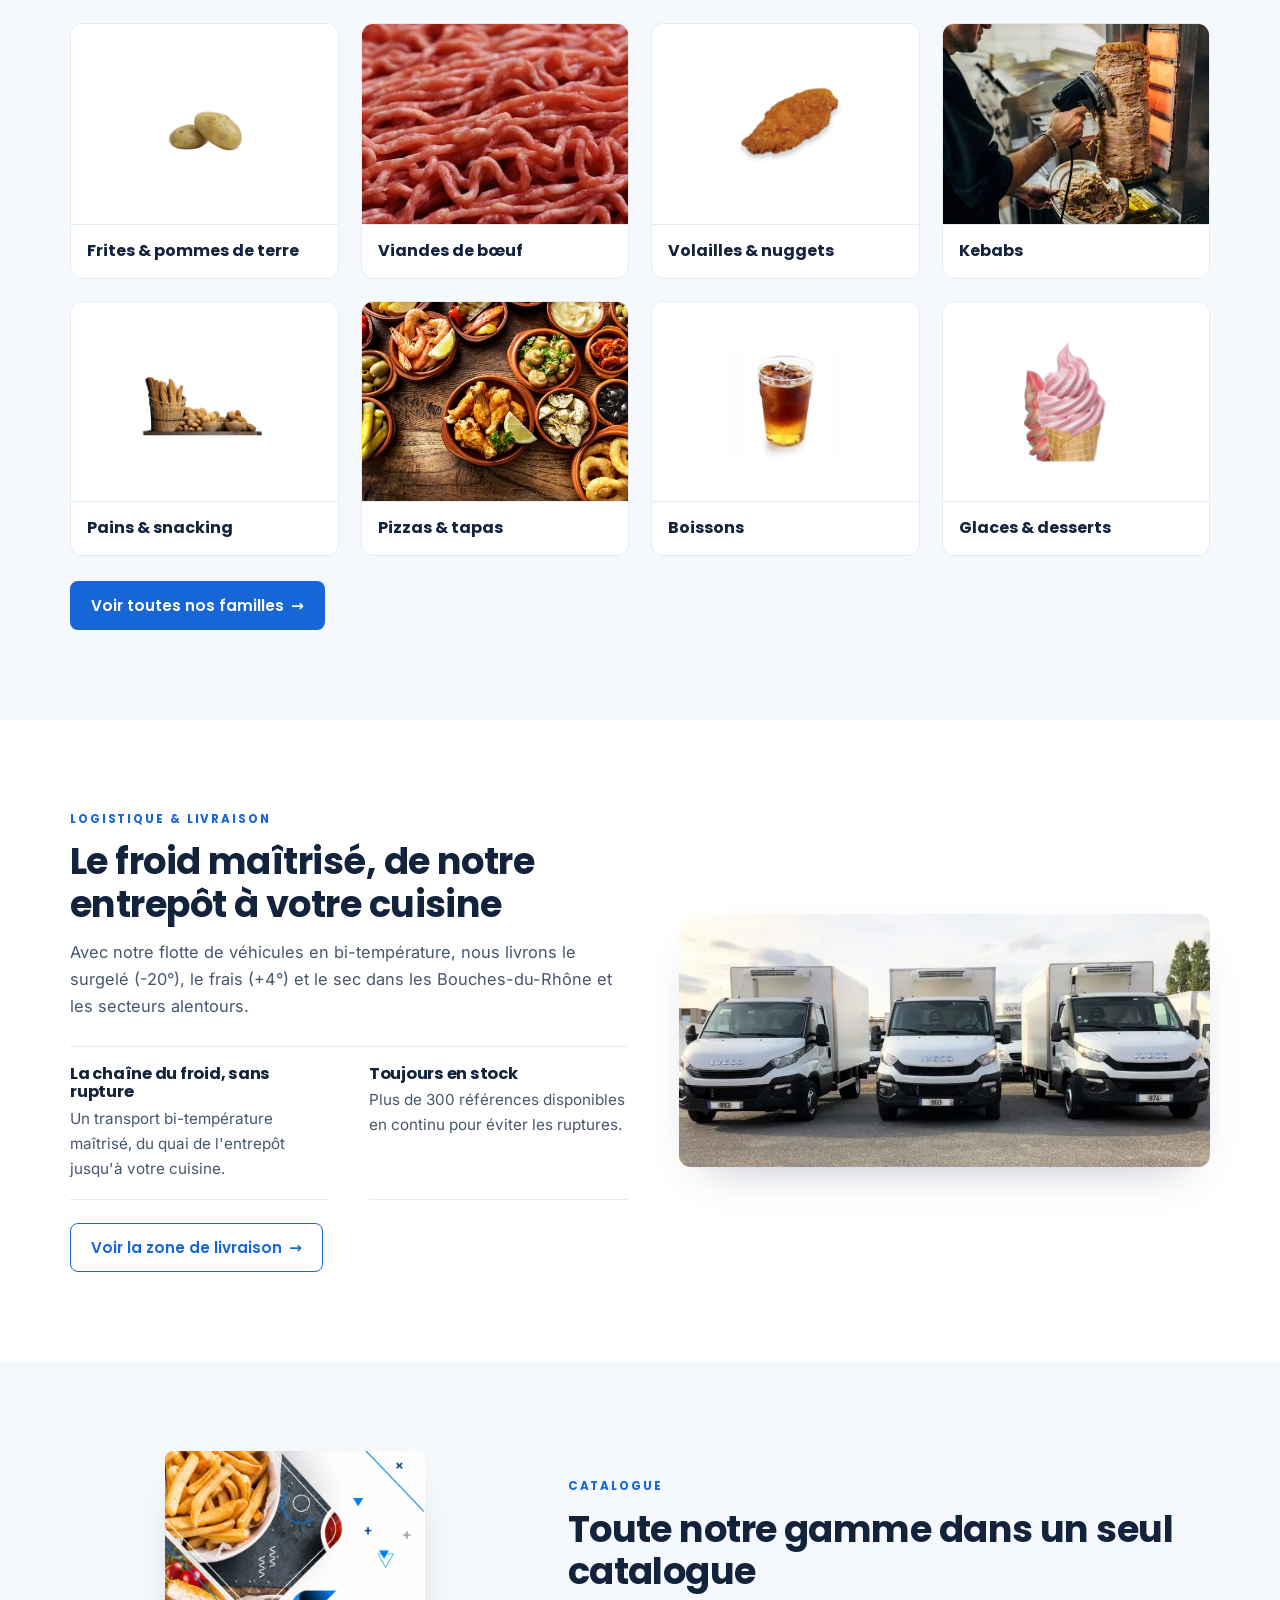
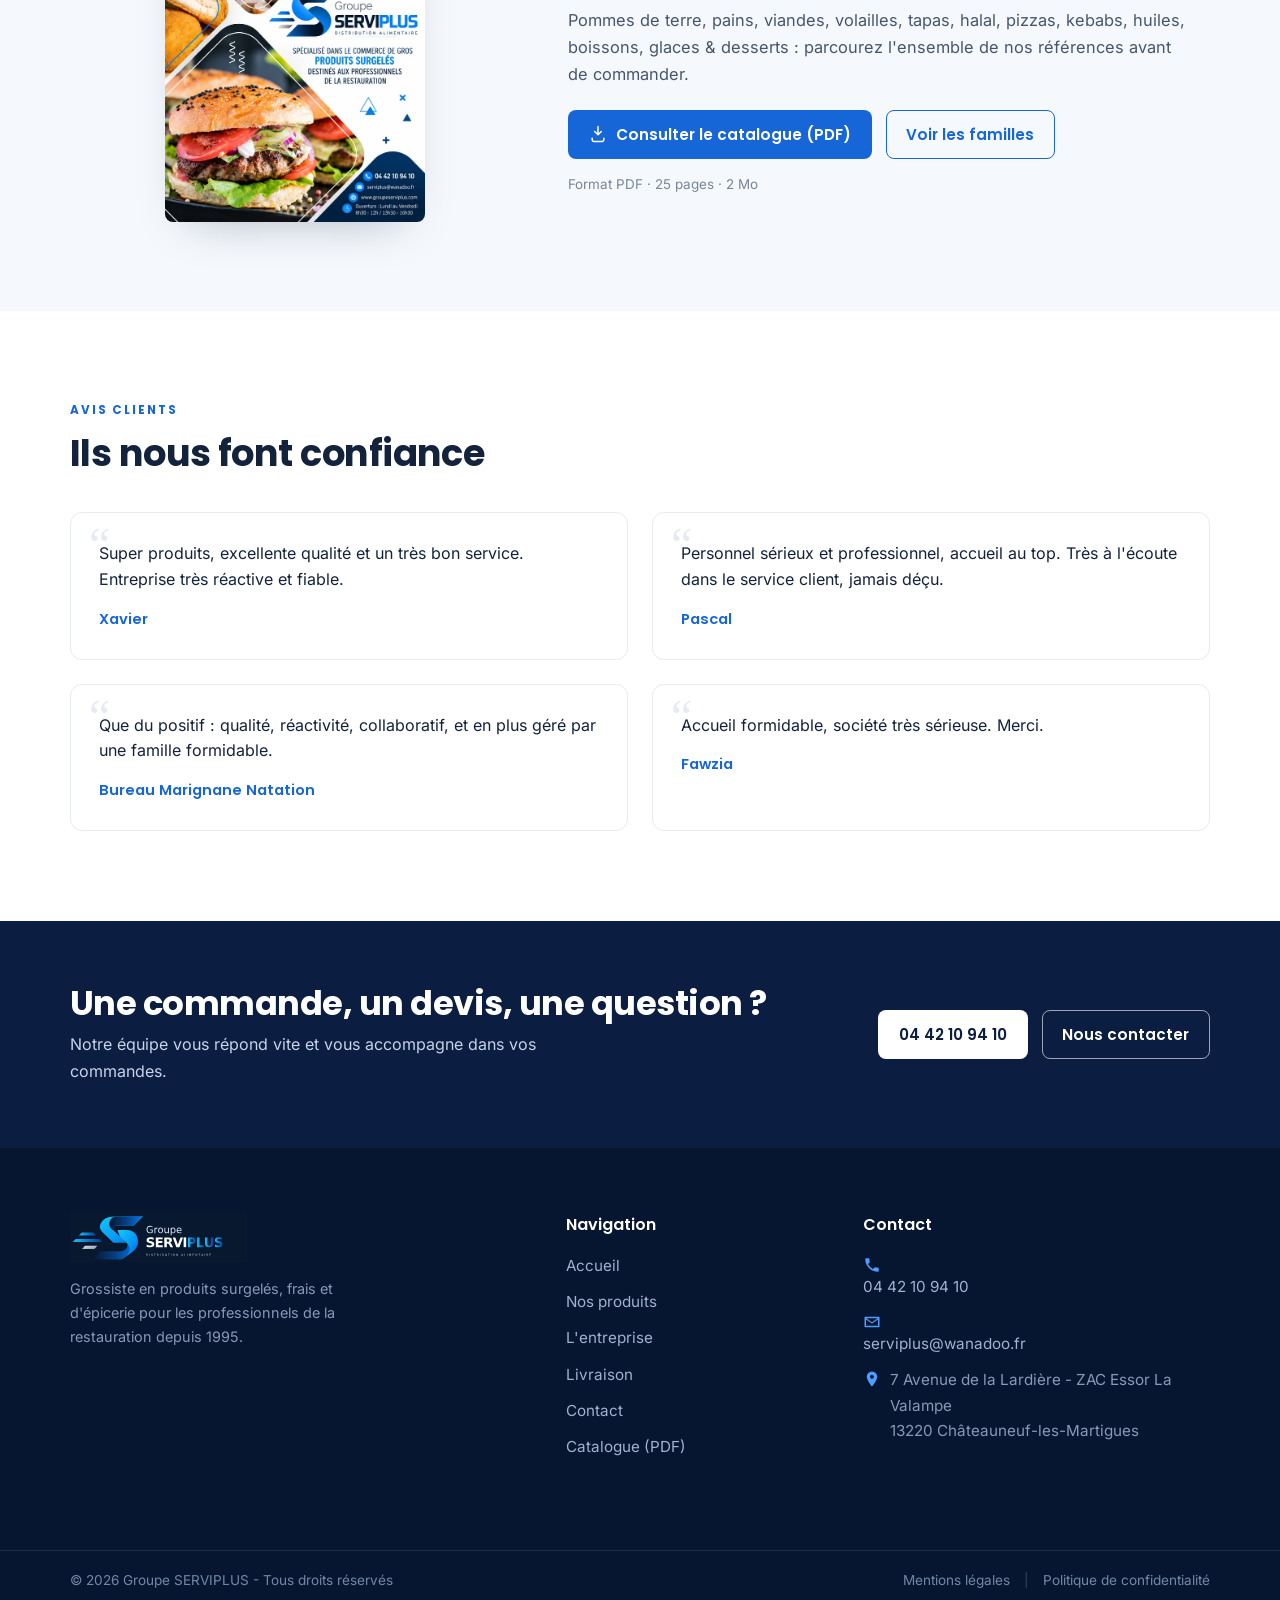
==== commit 8609d082: "Copywriting : passe orientée bénéfice sur les 5 pages Titres, intros, micro-copie et CTA réécrits po" ====
--- a/index.html
+++ b/index.html
@@ -5,7 +5,7 @@
   <meta name="viewport" content="width=device-width, initial-scale=1.0">
 
   <title>Groupe SERVIPLUS | Grossiste alimentaire pour professionnels - Bouches-du-Rhône</title>
-  <meta name="description" content="Grossiste en produits surgelés, frais et d'épicerie pour les professionnels de la restauration dans les Bouches-du-Rhône. Société familiale basée à Châteauneuf-les-Martigues depuis 1995.">
+  <meta name="description" content="Grossiste en produits surgelés, frais et d'épicerie pour la restauration : plus de 300 références en stock, livraison bi-température dans les Bouches-du-Rhône. Société familiale à Châteauneuf-les-Martigues depuis 1995.">
   <meta name="theme-color" content="#0b1d40">
   <link rel="canonical" href="https://www.groupeserviplus.com/">
 
@@ -137,10 +137,10 @@
     <section class="section">
       <div class="container split">
         <div class="split__content reveal">
-          <span class="kicker">Le grossiste des restaurateurs</span>
-          <h2 class="section__title">Un partenaire alimentaire pour les professionnels du Grand Sud</h2>
-          <p class="section__intro">Société familiale créée en 1995 et installée à Châteauneuf-les-Martigues (13), Groupe SERVIPLUS approvisionne snacks, pizzerias, boulangeries et collectivités en produits surgelés, frais et d'épicerie.</p>
-          <p>Notre priorité : des produits de qualité, disponibles en stock et livrés rapidement, avec un accompagnement de proximité.</p>
+          <span class="kicker">Votre grossiste alimentaire</span>
+          <h2 class="section__title">Un fournisseur fiable pour toute votre carte</h2>
+          <p class="section__intro">Société familiale fondée en 1995 à Châteauneuf-les-Martigues (13), Groupe SERVIPLUS fournit les snacks, pizzerias, boulangeries et collectivités en produits surgelés, frais et d'épicerie.</p>
+          <p>Notre promesse : des produits de qualité, disponibles en stock et livrés vite, avec un interlocuteur qui connaît votre métier.</p>
           <a class="btn btn--outline" href="entreprise.html">Découvrir l'entreprise<span class="btn__arrow" aria-hidden="true">→</span></a>
         </div>
         <div class="split__media reveal">
@@ -154,8 +154,8 @@
     <section class="section section--off">
       <div class="container">
         <span class="kicker">Nos produits</span>
-        <h2 class="section__title">Un large choix pour la restauration</h2>
-        <p class="section__intro">Des familles de produits pensées pour le snacking, la pizzeria, la boulangerie et la cuisine professionnelle.</p>
+        <h2 class="section__title">Des surgelés aux boissons, chez un seul fournisseur</h2>
+        <p class="section__intro">Des familles complètes, pensées pour le snacking, la pizzeria, la boulangerie et la cuisine professionnelle.</p>
         <ul class="families" style="margin-top:clamp(24px,3vw,40px)">
           <li><a class="family is-packshot" href="produits.html"><img src="assets/img/cat-frites.webp" alt="Frites et pommes de terre surgelées" width="260" height="260" loading="lazy"><span class="family__label">Frites &amp; pommes de terre</span></a></li>
           <li><a class="family" href="produits.html"><img src="assets/img/cat-viandes.webp" alt="Viandes de bœuf et steaks hachés" width="320" height="240" loading="lazy"><span class="family__label">Viandes de bœuf</span></a></li>
@@ -178,11 +178,11 @@
         </div>
         <div class="split__content reveal">
           <span class="kicker">Logistique &amp; livraison</span>
-          <h2 class="section__title">Une distribution frigorifique maîtrisée</h2>
-          <p class="section__intro">Grâce à notre flotte de véhicules en bi-température, nous livrons le surgelé (-20°), le frais (+4°) et le sec dans les Bouches-du-Rhône et les secteurs alentours.</p>
+          <h2 class="section__title">Le froid maîtrisé, de notre entrepôt à votre cuisine</h2>
+          <p class="section__intro">Avec notre flotte de véhicules en bi-température, nous livrons le surgelé (-20°), le frais (+4°) et le sec dans les Bouches-du-Rhône et les secteurs alentours.</p>
           <div class="points">
-            <div class="point"><h3>Chaîne du froid respectée</h3><p>Transport bi-température, du départ de l'entrepôt jusqu'à votre cuisine.</p></div>
-            <div class="point"><h3>Stock important</h3><p>Plus de 300 références disponibles pour limiter les ruptures.</p></div>
+            <div class="point"><h3>La chaîne du froid, sans rupture</h3><p>Un transport bi-température maîtrisé, du quai de l'entrepôt jusqu'à votre cuisine.</p></div>
+            <div class="point"><h3>Toujours en stock</h3><p>Plus de 300 références disponibles en continu pour éviter les ruptures.</p></div>
           </div>
           <a class="btn btn--outline" href="livraison.html">Voir la zone de livraison<span class="btn__arrow" aria-hidden="true">→</span></a>
         </div>
@@ -197,8 +197,8 @@
         </div>
         <div class="cat__content reveal">
           <span class="kicker">Catalogue</span>
-          <h2 class="section__title">Consultez l'ensemble de notre gamme</h2>
-          <p class="section__intro">Pommes de terre, pains, viandes, volailles, tapas, halal, pizzas, kebabs, huiles, boissons, glaces &amp; desserts… tout est réuni dans notre catalogue complet.</p>
+          <h2 class="section__title">Toute notre gamme dans un seul catalogue</h2>
+          <p class="section__intro">Pommes de terre, pains, viandes, volailles, tapas, halal, pizzas, kebabs, huiles, boissons, glaces &amp; desserts : parcourez l'ensemble de nos références avant de commander.</p>
           <div class="cat__actions">
             <a class="btn btn--primary" href="assets/catalogue/catalogue-serviplus.pdf" target="_blank" rel="noopener">
               <svg class="btn__ico" width="20" height="20" viewBox="0 0 24 24" aria-hidden="true"><path d="M12 3v10m0 0 4-4m-4 4-4-4M5 17v2a2 2 0 0 0 2 2h10a2 2 0 0 0 2-2v-2" fill="none" stroke="currentColor" stroke-width="1.8" stroke-linecap="round" stroke-linejoin="round"/></svg>
@@ -229,8 +229,8 @@
     <section class="cta" id="contact">
       <div class="container cta__inner">
         <div>
-          <h2>Un besoin, une commande, un devis&nbsp;?</h2>
-          <p>Notre équipe vous conseille et répond rapidement à vos demandes.</p>
+          <h2>Une commande, un devis, une question&nbsp;?</h2>
+          <p>Notre équipe vous répond vite et vous accompagne dans vos commandes.</p>
         </div>
         <div class="cta__actions">
           <a class="btn btn--white" href="tel:+33442109410">04 42 10 94 10</a>
--- a/assets/css/styles.css
+++ b/assets/css/styles.css
@@ -145,8 +145,8 @@
 .split__media img{width:100%;border-radius:12px;box-shadow:var(--shadow)}
 .split__media{position:relative}
 .split__badge{position:absolute;left:18px;bottom:-16px;display:inline-flex;align-items:center;gap:12px;background:var(--navy);color:#fff;padding:14px 20px;border-radius:10px;box-shadow:var(--shadow)}
-.split__badge strong{font-family:var(--ff-head);font-size:1.25rem;display:block;line-height:1.1}
-.split__badge span{font-size:.82rem;color:#b6c6e0}
+.split__badge strong{font-family:var(--ff-head);font-size:1.25rem;display:block;line-height:1.1;color:#fff}
+.split__badge span{font-size:.82rem;color:#c7d6ee}
 .split__content p + p{margin-top:1rem}
 .split__content .btn{margin-top:1.4rem}
 .lead{font-size:1.06rem;color:var(--body)}
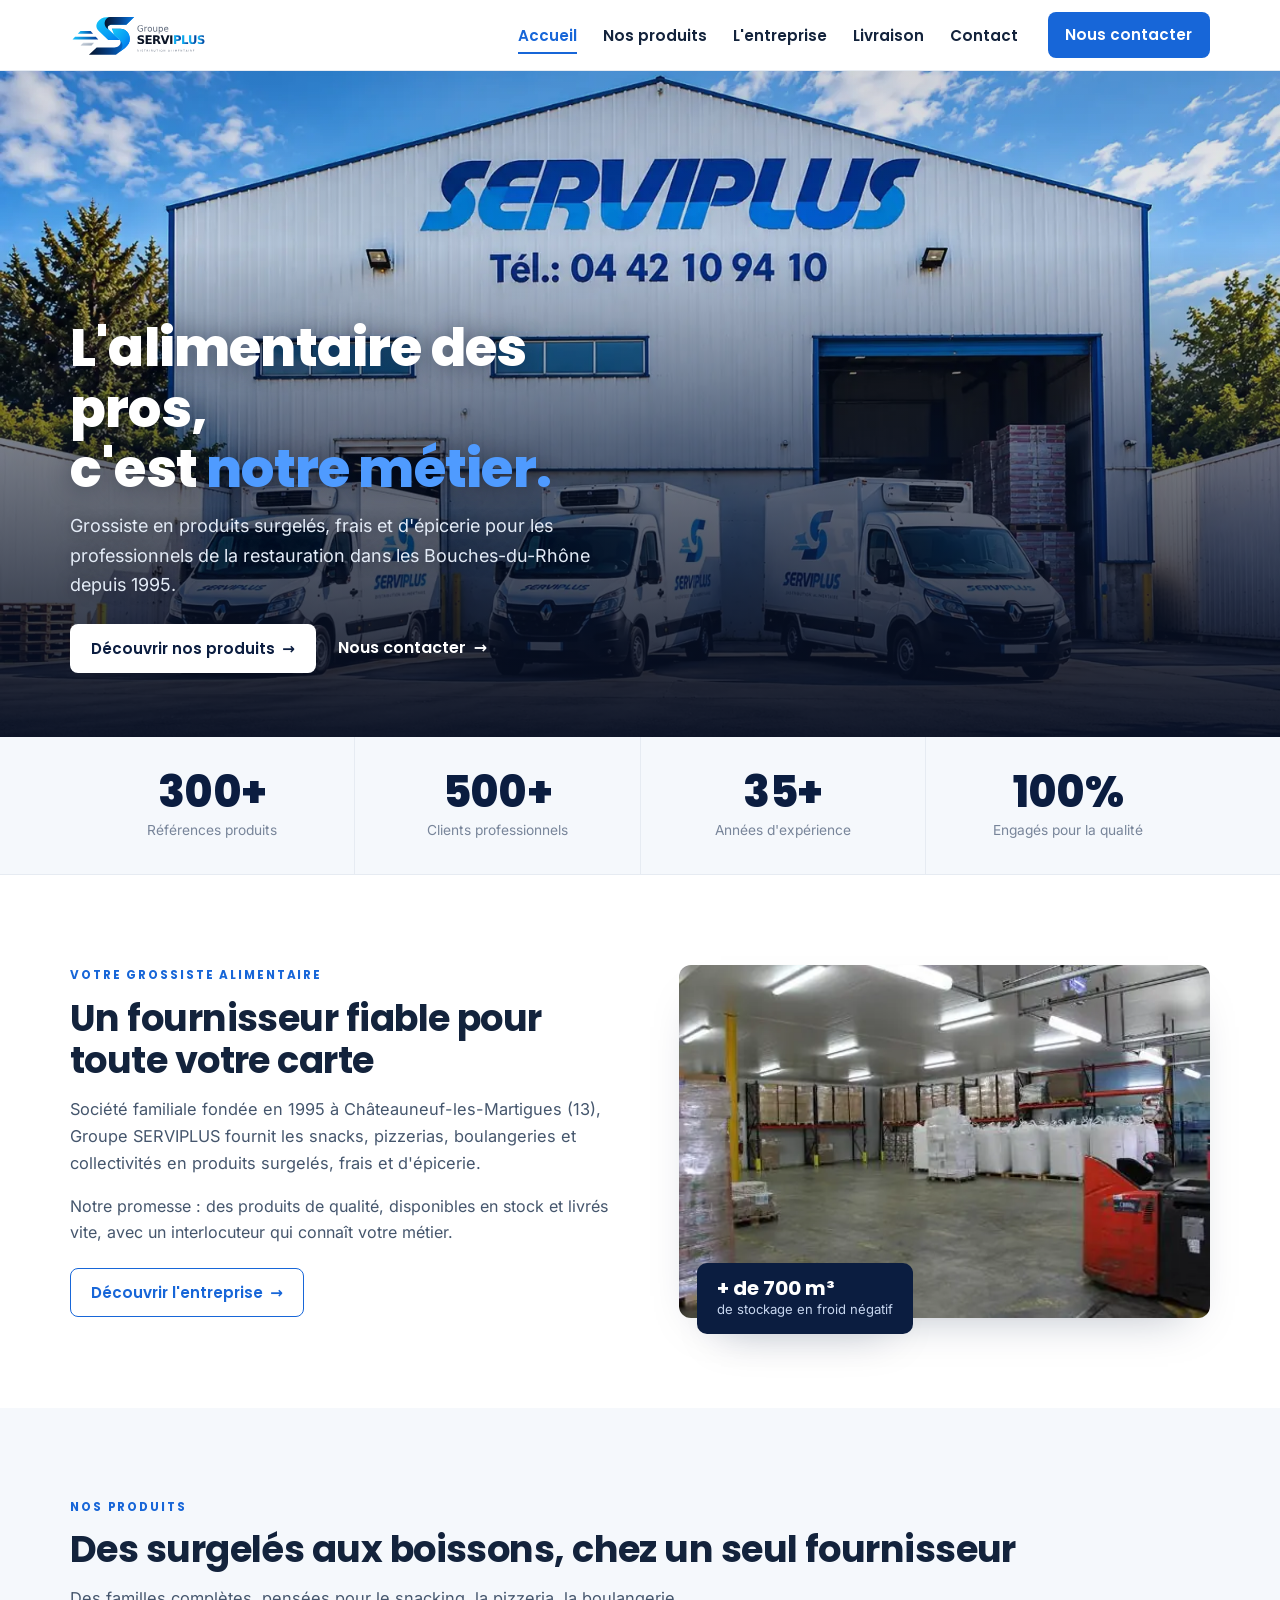
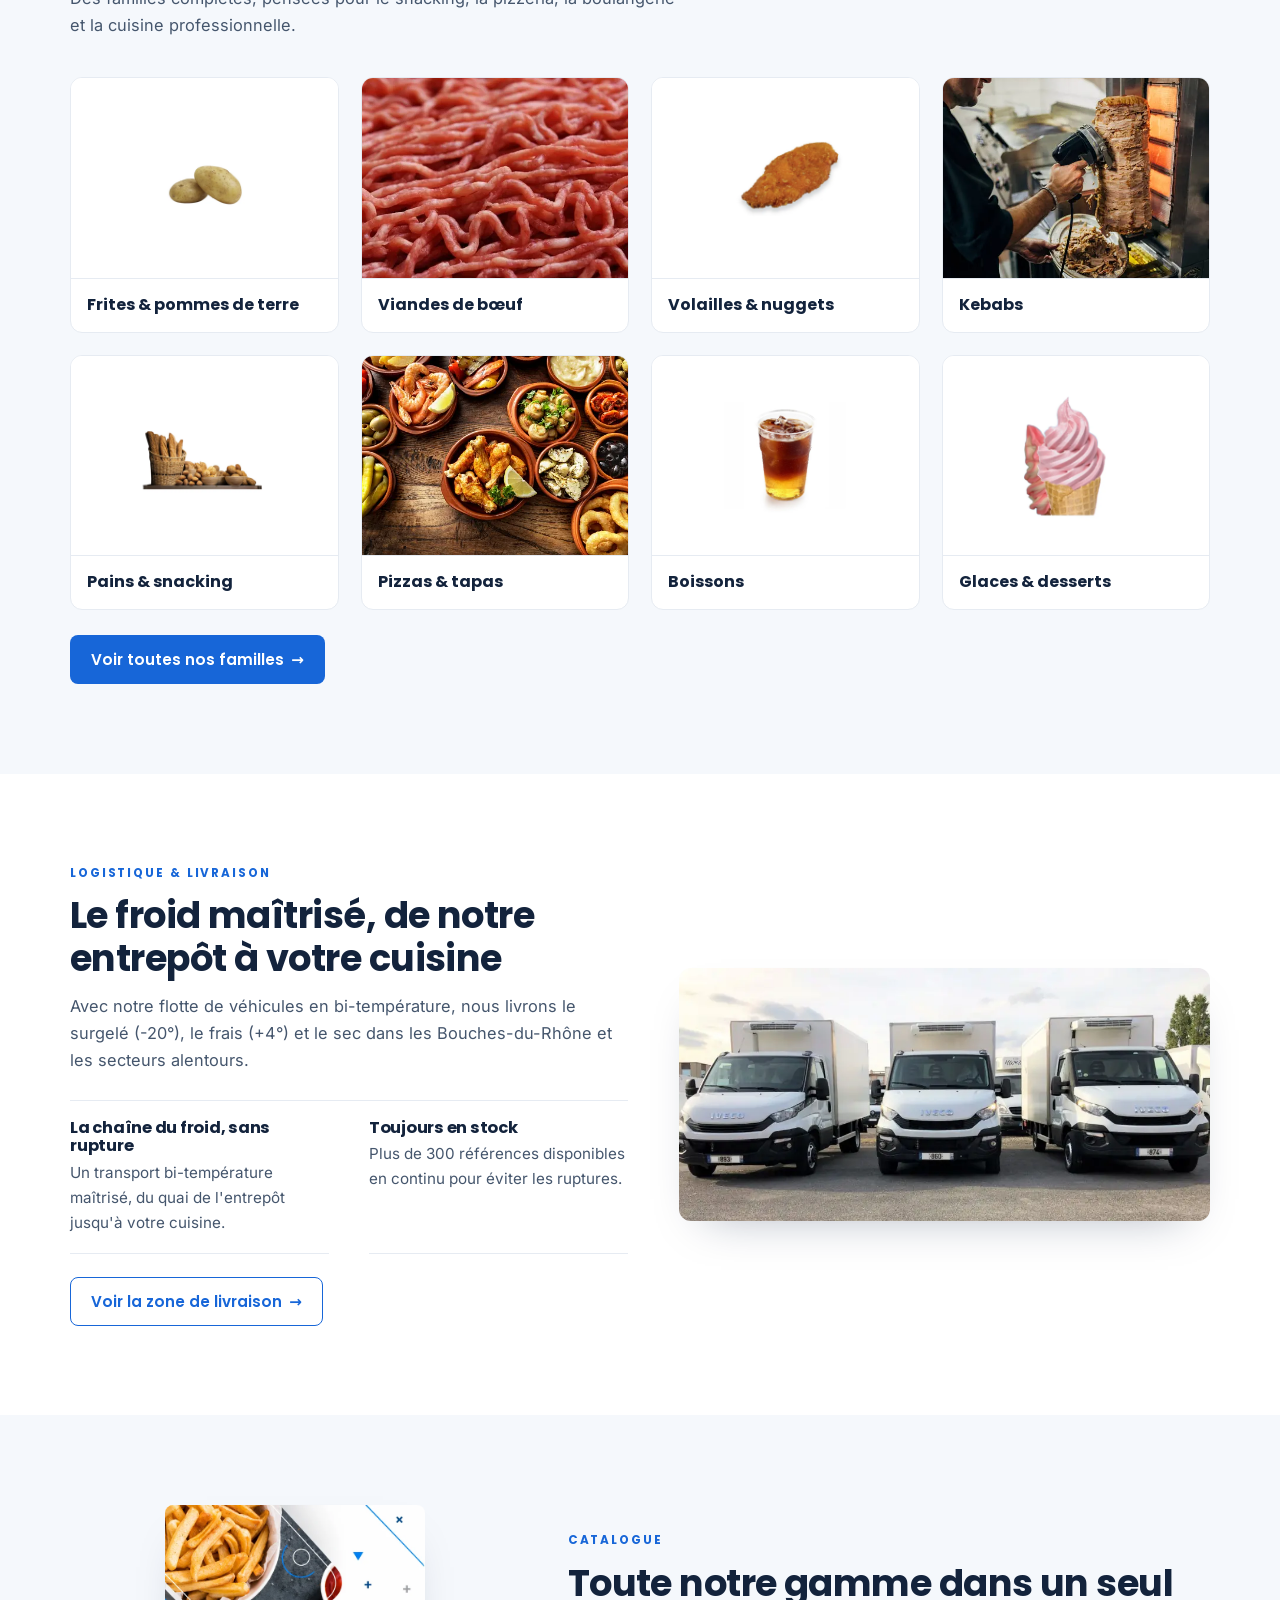
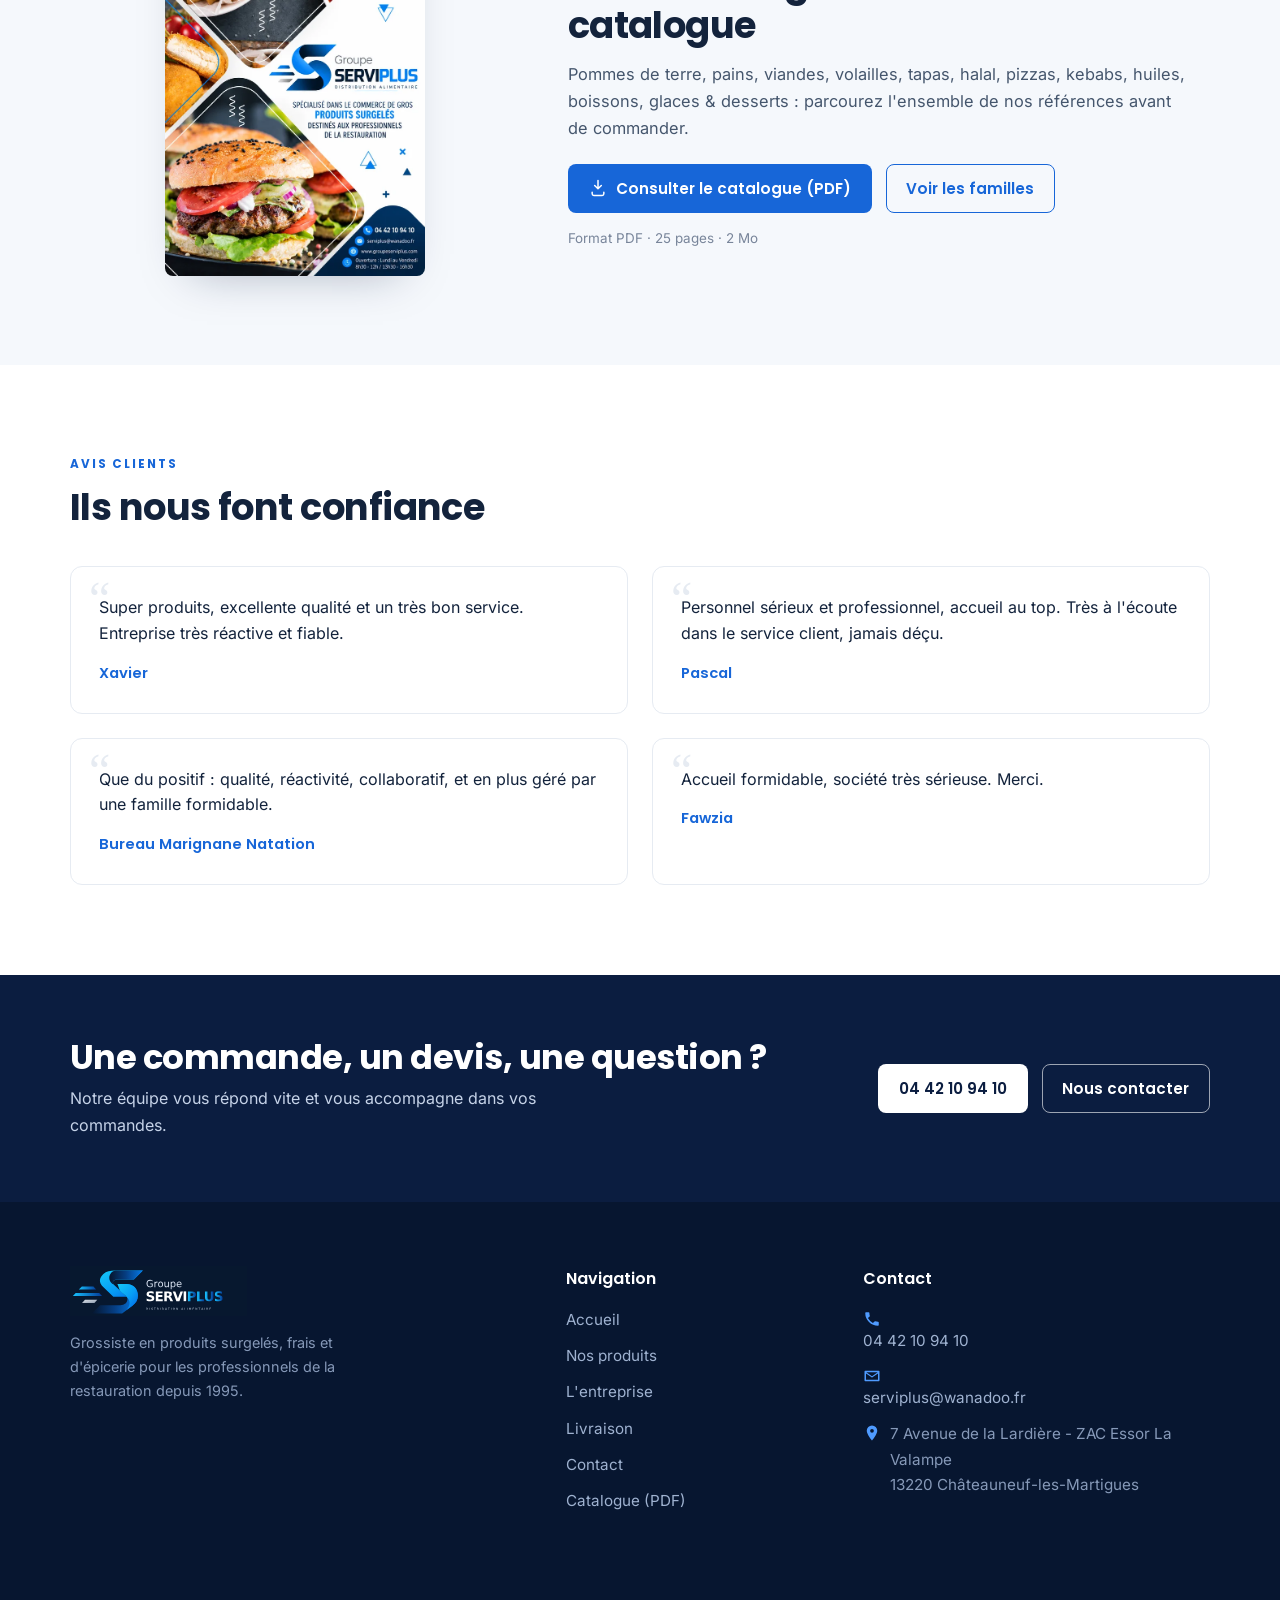
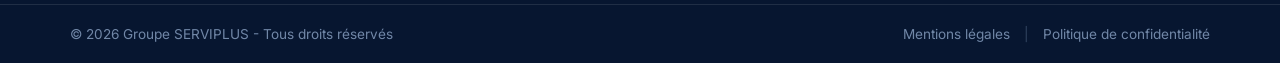
==== commit 8194a254: "Hero : vraie photo HD (entrepôt + 3 camions) fournie par le client - Photo HD 1536x1024 en WebP mult" ====
--- a/index.html
+++ b/index.html
@@ -30,7 +30,7 @@
   <link rel="preload" href="assets/fonts/poppins-800.woff2" as="font" type="font/woff2" crossorigin>
   <link rel="preload" href="assets/fonts/inter-400.woff2" as="font" type="font/woff2" crossorigin>
 
-  <link rel="preload" as="image" href="assets/img/hero-locaux.webp" imagesrcset="assets/img/hero-locaux-480.webp 480w, assets/img/hero-locaux.webp 800w" imagesizes="100vw" fetchpriority="high">
+  <link rel="preload" as="image" href="assets/img/hero-entrepot-1200.webp" imagesrcset="assets/img/hero-entrepot-480.webp 480w, assets/img/hero-entrepot-800.webp 800w, assets/img/hero-entrepot-1200.webp 1200w, assets/img/hero-entrepot-1600.webp 1600w" imagesizes="100vw" fetchpriority="high">
   <link rel="stylesheet" href="assets/css/styles.css">
 
   <script type="application/ld+json">
@@ -109,7 +109,7 @@
 
     <!-- ============ HERO ============ -->
     <section class="hero">
-      <img class="hero__bg" src="assets/img/hero-locaux.webp" srcset="assets/img/hero-locaux-480.webp 480w, assets/img/hero-locaux.webp 800w" sizes="100vw" alt="Entrepôt du Groupe SERVIPLUS à Châteauneuf-les-Martigues, enseigne SERVIPLUS sur la façade" width="800" height="600" fetchpriority="high">
+      <img class="hero__bg" src="assets/img/hero-entrepot-1200.webp" srcset="assets/img/hero-entrepot-480.webp 480w, assets/img/hero-entrepot-800.webp 800w, assets/img/hero-entrepot-1200.webp 1200w, assets/img/hero-entrepot-1600.webp 1600w" sizes="100vw" alt="Entrepôt du Groupe SERVIPLUS à Châteauneuf-les-Martigues : façade avec enseigne SERVIPLUS et trois camions frigorifiques floqués" width="1536" height="1024" fetchpriority="high">
       <div class="hero__overlay"></div>
       <div class="container hero__inner">
         <h1 class="hero__title">L'alimentaire des pros,<br>c'est <span class="accent">notre métier.</span></h1>
--- a/assets/css/styles.css
+++ b/assets/css/styles.css
@@ -117,8 +117,8 @@
 /* =========================================================
    Hero (accueil) - photo plein cadre, texte en bas
    ========================================================= */
-.hero{position:relative;isolation:isolate;overflow:hidden;background:var(--navy);color:#fff;min-height:clamp(460px,68vh,640px);display:flex}
-.hero__bg{position:absolute;inset:0;width:100%;height:100%;object-fit:cover;object-position:center 35%;z-index:-2}
+.hero{position:relative;isolation:isolate;overflow:hidden;background:var(--navy);color:#fff;min-height:clamp(480px,74vh,720px);display:flex}
+.hero__bg{position:absolute;inset:0;width:100%;height:100%;object-fit:cover;object-position:center 42%;z-index:-2}
 .hero__overlay{position:absolute;inset:0;z-index:-1;background:linear-gradient(180deg, rgba(8,19,43,.18) 0%, rgba(8,19,43,.06) 26%, rgba(8,19,43,.55) 56%, rgba(6,14,34,.95) 100%)}
 .hero__inner{align-self:flex-end;width:100%;padding-block:clamp(34px,5vw,56px)}
 .hero__title{font-size:clamp(2rem,5.6vw,3.3rem);font-weight:800;color:#fff;max-width:17ch;margin-bottom:.7rem;text-shadow:0 2px 24px rgba(5,14,33,.45)}
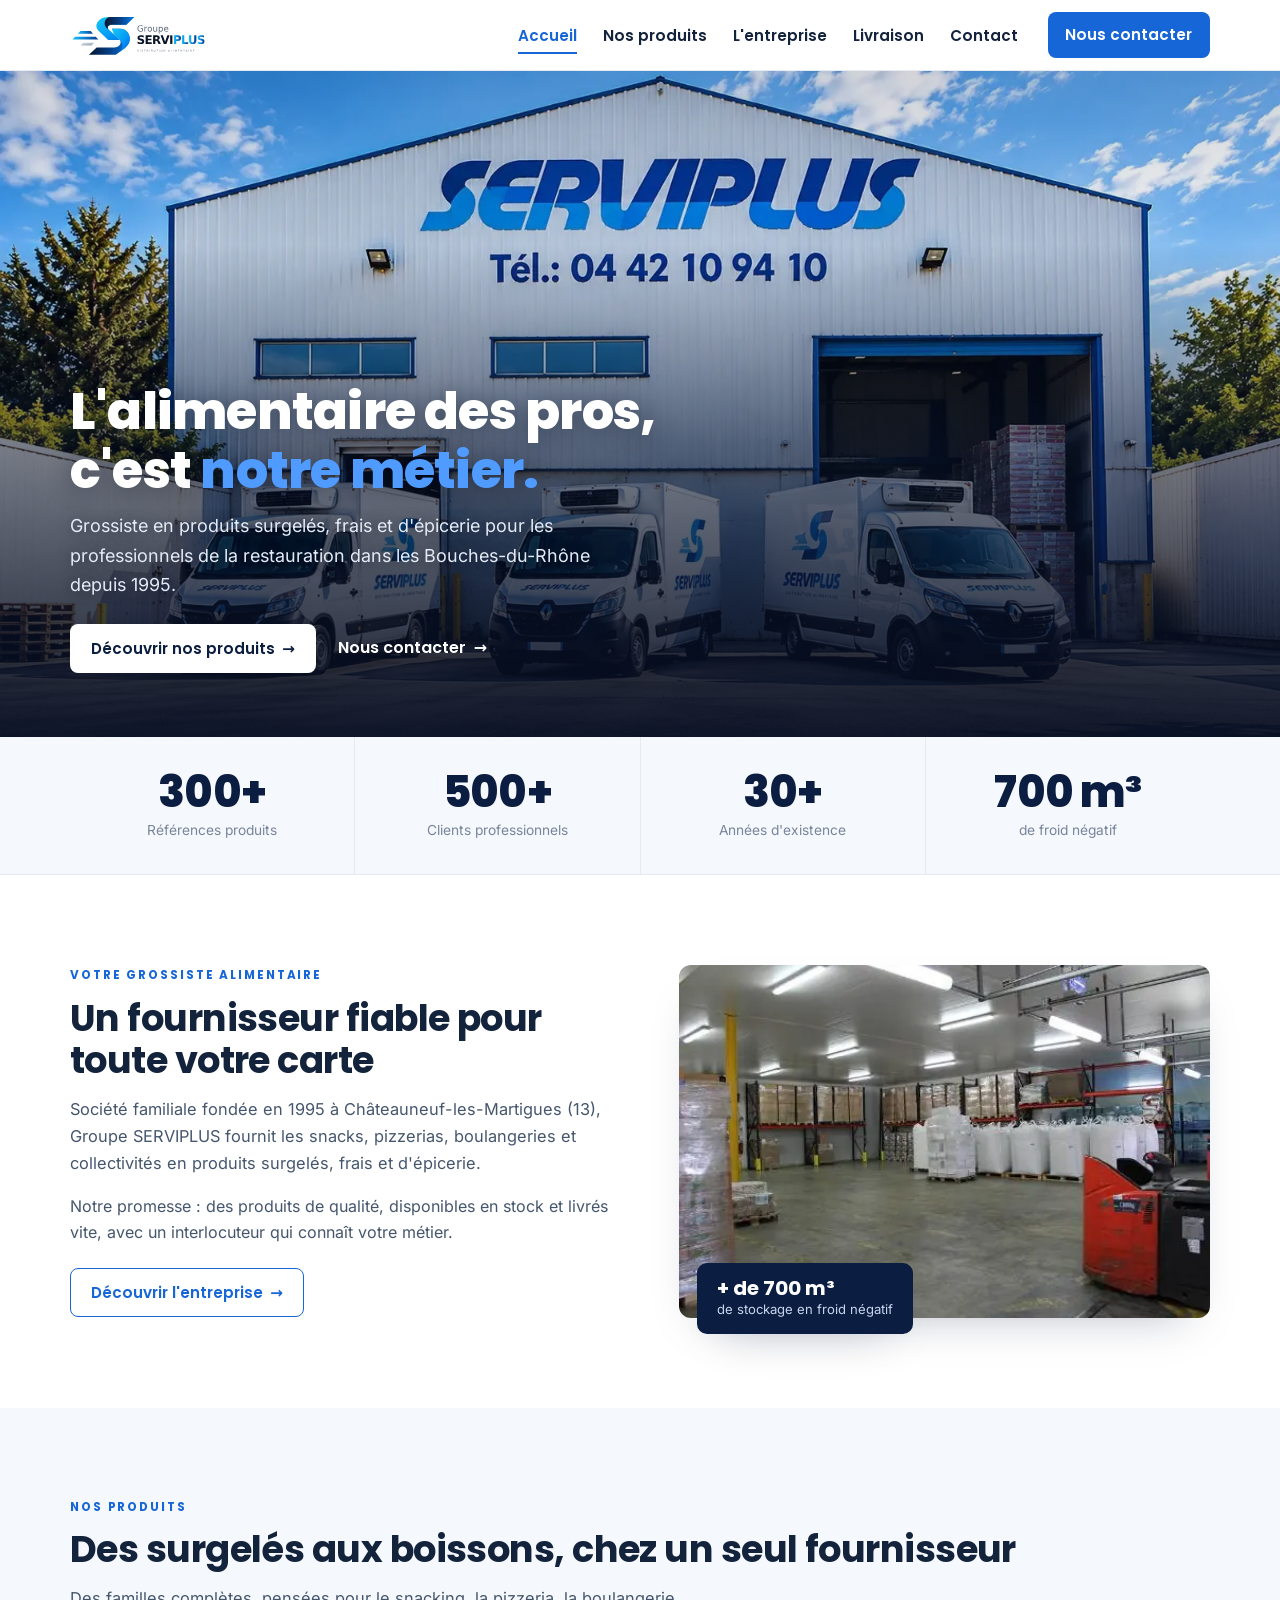
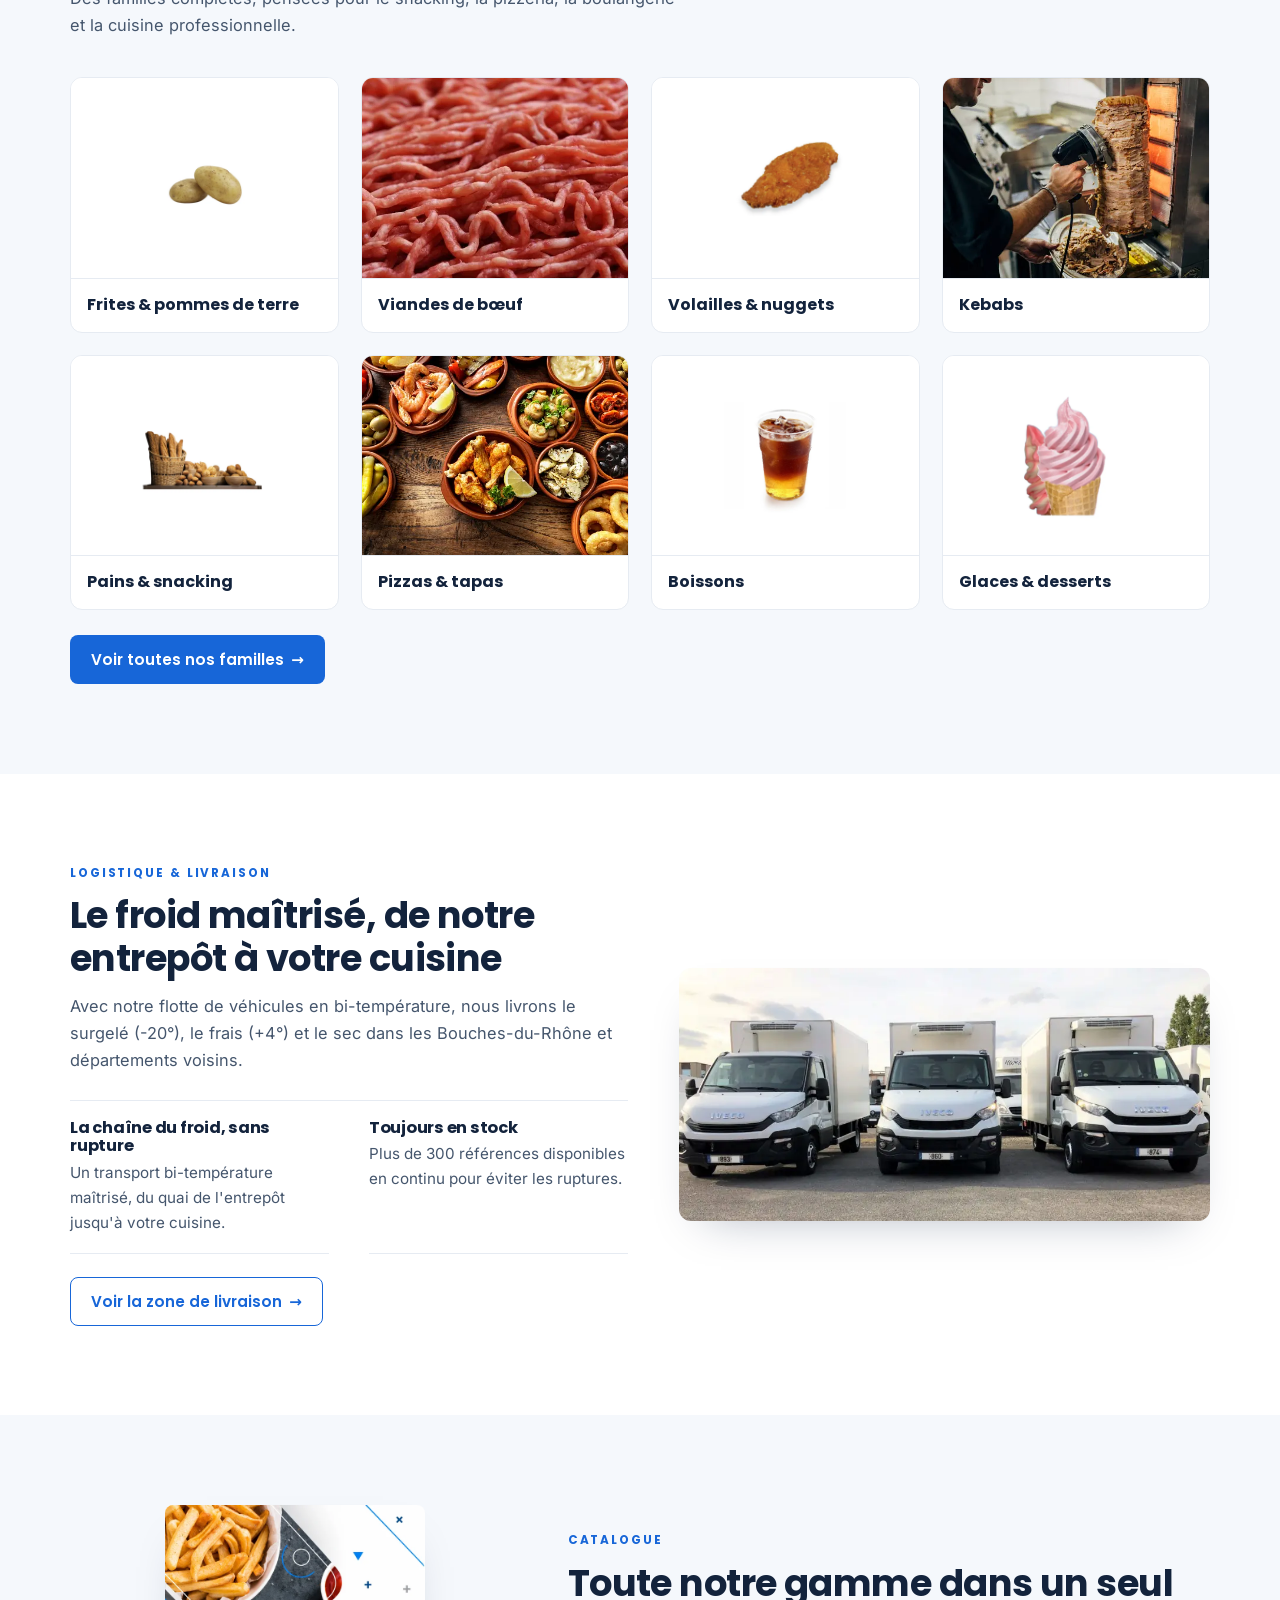
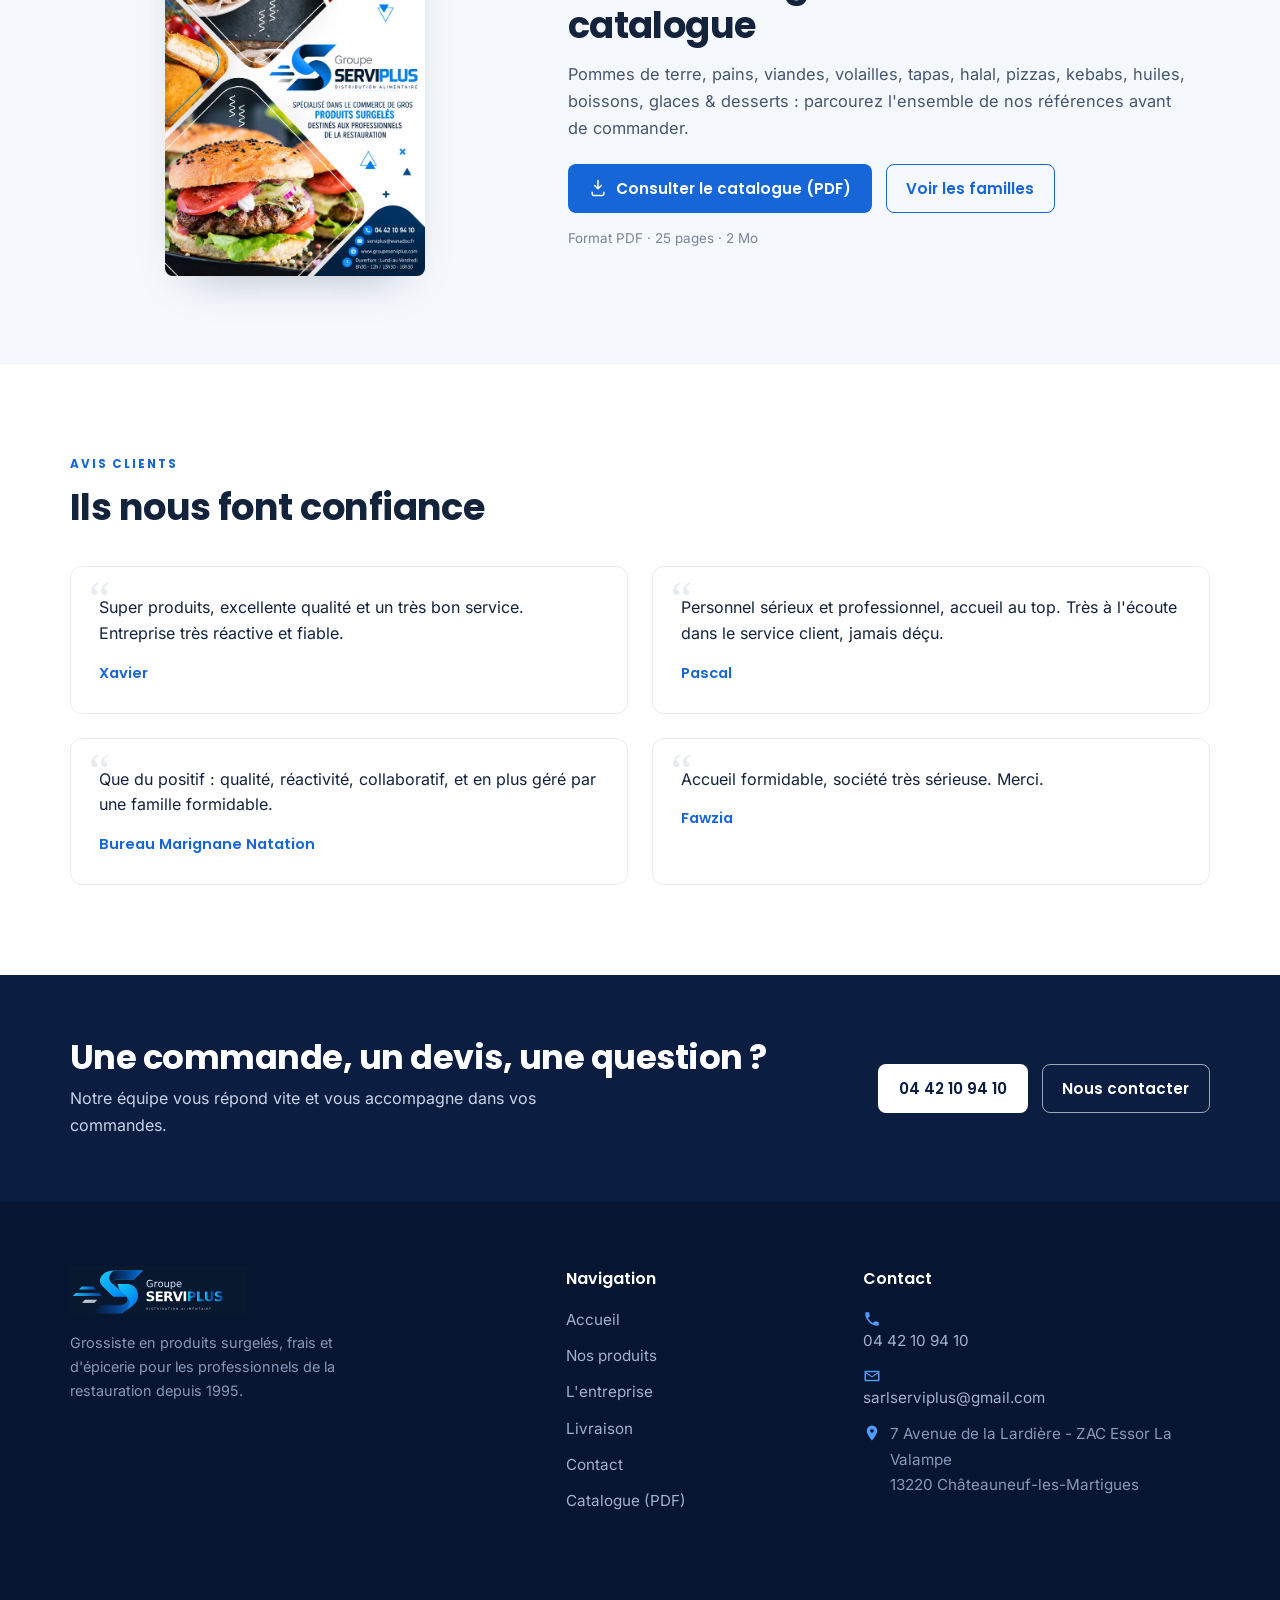
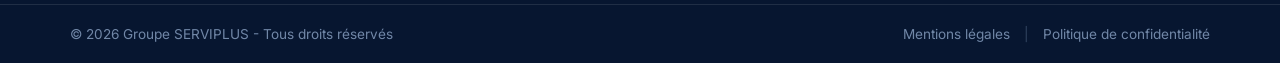
==== commit d710d659: "[lot 1] Cohérence des contenus - Email corrigé partout : serviplus@wanadoo.fr -> sarlserviplus@gmail" ====
--- a/index.html
+++ b/index.html
@@ -41,7 +41,7 @@
     "description": "Commerce de gros de produits surgelés, frais et d'épicerie destinés aux professionnels de la restauration.",
     "url": "https://www.groupeserviplus.com/",
     "telephone": "+33442109410",
-    "email": "serviplus@wanadoo.fr",
+    "email": "sarlserviplus@gmail.com",
     "foundingDate": "1995",
     "image": "https://www.groupeserviplus.com/assets/img/og-image.jpg",
     "logo": "https://www.groupeserviplus.com/assets/logo/logo-serviplus.svg",
@@ -127,8 +127,8 @@
         <div class="stats__grid">
           <div class="stat"><div class="stat__num" data-count="300" data-suffix="+">300+</div><div class="stat__label">Références produits</div></div>
           <div class="stat"><div class="stat__num" data-count="500" data-suffix="+">500+</div><div class="stat__label">Clients professionnels</div></div>
-          <div class="stat"><div class="stat__num" data-count="35" data-suffix="+">35+</div><div class="stat__label">Années d'expérience</div></div>
-          <div class="stat"><div class="stat__num" data-count="100" data-suffix="%">100%</div><div class="stat__label">Engagés pour la qualité</div></div>
+          <div class="stat"><div class="stat__num" data-count="30" data-suffix="+">30+</div><div class="stat__label">Années d'existence</div></div>
+          <div class="stat"><div class="stat__num" data-count="700" data-suffix=" m³">700 m³</div><div class="stat__label">de froid négatif</div></div>
         </div>
       </div>
     </section>
@@ -179,7 +179,7 @@
         <div class="split__content reveal">
           <span class="kicker">Logistique &amp; livraison</span>
           <h2 class="section__title">Le froid maîtrisé, de notre entrepôt à votre cuisine</h2>
-          <p class="section__intro">Avec notre flotte de véhicules en bi-température, nous livrons le surgelé (-20°), le frais (+4°) et le sec dans les Bouches-du-Rhône et les secteurs alentours.</p>
+          <p class="section__intro">Avec notre flotte de véhicules en bi-température, nous livrons le surgelé (-20°), le frais (+4°) et le sec dans les Bouches-du-Rhône et départements voisins.</p>
           <div class="points">
             <div class="point"><h3>La chaîne du froid, sans rupture</h3><p>Un transport bi-température maîtrisé, du quai de l'entrepôt jusqu'à votre cuisine.</p></div>
             <div class="point"><h3>Toujours en stock</h3><p>Plus de 300 références disponibles en continu pour éviter les ruptures.</p></div>
@@ -270,7 +270,7 @@
         <div class="footer__acc-body">
           <ul class="footer__contact" role="list">
             <li><a href="tel:+33442109410"><svg class="ico" aria-hidden="true" viewBox="0 0 24 24"><path d="M6.6 10.8a15.9 15.9 0 0 0 6.6 6.6l2.2-2.2a1 1 0 0 1 1-.25c1.1.37 2.3.57 3.6.57a1 1 0 0 1 1 1V20a1 1 0 0 1-1 1A17 17 0 0 1 3 4a1 1 0 0 1 1-1h3.5a1 1 0 0 1 1 1c0 1.3.2 2.5.57 3.6a1 1 0 0 1-.25 1l-2.22 2.2Z"/></svg>04 42 10 94 10</a></li>
-            <li><a href="mailto:serviplus@wanadoo.fr"><svg class="ico" aria-hidden="true" viewBox="0 0 24 24"><path d="M3 5h18a1 1 0 0 1 1 1v12a1 1 0 0 1-1 1H3a1 1 0 0 1-1-1V6a1 1 0 0 1 1-1Zm1.4 2 7.6 5.3L19.6 7H4.4ZM20 8.5l-7.4 5.2a1 1 0 0 1-1.2 0L4 8.5V17h16V8.5Z"/></svg>serviplus@wanadoo.fr</a></li>
+            <li><a href="mailto:sarlserviplus@gmail.com"><svg class="ico" aria-hidden="true" viewBox="0 0 24 24"><path d="M3 5h18a1 1 0 0 1 1 1v12a1 1 0 0 1-1 1H3a1 1 0 0 1-1-1V6a1 1 0 0 1 1-1Zm1.4 2 7.6 5.3L19.6 7H4.4ZM20 8.5l-7.4 5.2a1 1 0 0 1-1.2 0L4 8.5V17h16V8.5Z"/></svg>sarlserviplus@gmail.com</a></li>
             <li class="footer__addr"><svg class="ico" aria-hidden="true" viewBox="0 0 24 24"><path d="M12 2a7 7 0 0 0-7 7c0 5 7 13 7 13s7-8 7-13a7 7 0 0 0-7-7Zm0 9.5A2.5 2.5 0 1 1 12 6.5a2.5 2.5 0 0 1 0 5Z"/></svg><span>7 Avenue de la Lardière - ZAC Essor La Valampe<br>13220 Châteauneuf-les-Martigues</span></li>
           </ul>
         </div>
--- a/assets/css/styles.css
+++ b/assets/css/styles.css
@@ -121,7 +121,7 @@
 .hero__bg{position:absolute;inset:0;width:100%;height:100%;object-fit:cover;object-position:center 42%;z-index:-2}
 .hero__overlay{position:absolute;inset:0;z-index:-1;background:linear-gradient(180deg, rgba(8,19,43,.18) 0%, rgba(8,19,43,.06) 26%, rgba(8,19,43,.55) 56%, rgba(6,14,34,.95) 100%)}
 .hero__inner{align-self:flex-end;width:100%;padding-block:clamp(34px,5vw,56px)}
-.hero__title{font-size:clamp(2rem,5.6vw,3.3rem);font-weight:800;color:#fff;max-width:17ch;margin-bottom:.7rem;text-shadow:0 2px 24px rgba(5,14,33,.45)}
+.hero__title{font-size:clamp(1.6rem,6vw,3.2rem);font-weight:800;color:#fff;margin-bottom:.7rem;text-wrap:balance;text-shadow:0 2px 24px rgba(5,14,33,.45)}
 .hero__title .accent{color:var(--blue-400)}
 .hero__text{font-size:clamp(1rem,1.9vw,1.12rem);color:#e3ebf6;max-width:52ch;margin-bottom:1.5rem;text-shadow:0 1px 14px rgba(5,14,33,.5)}
 .hero__actions{display:flex;flex-wrap:wrap;align-items:center;gap:14px 22px}
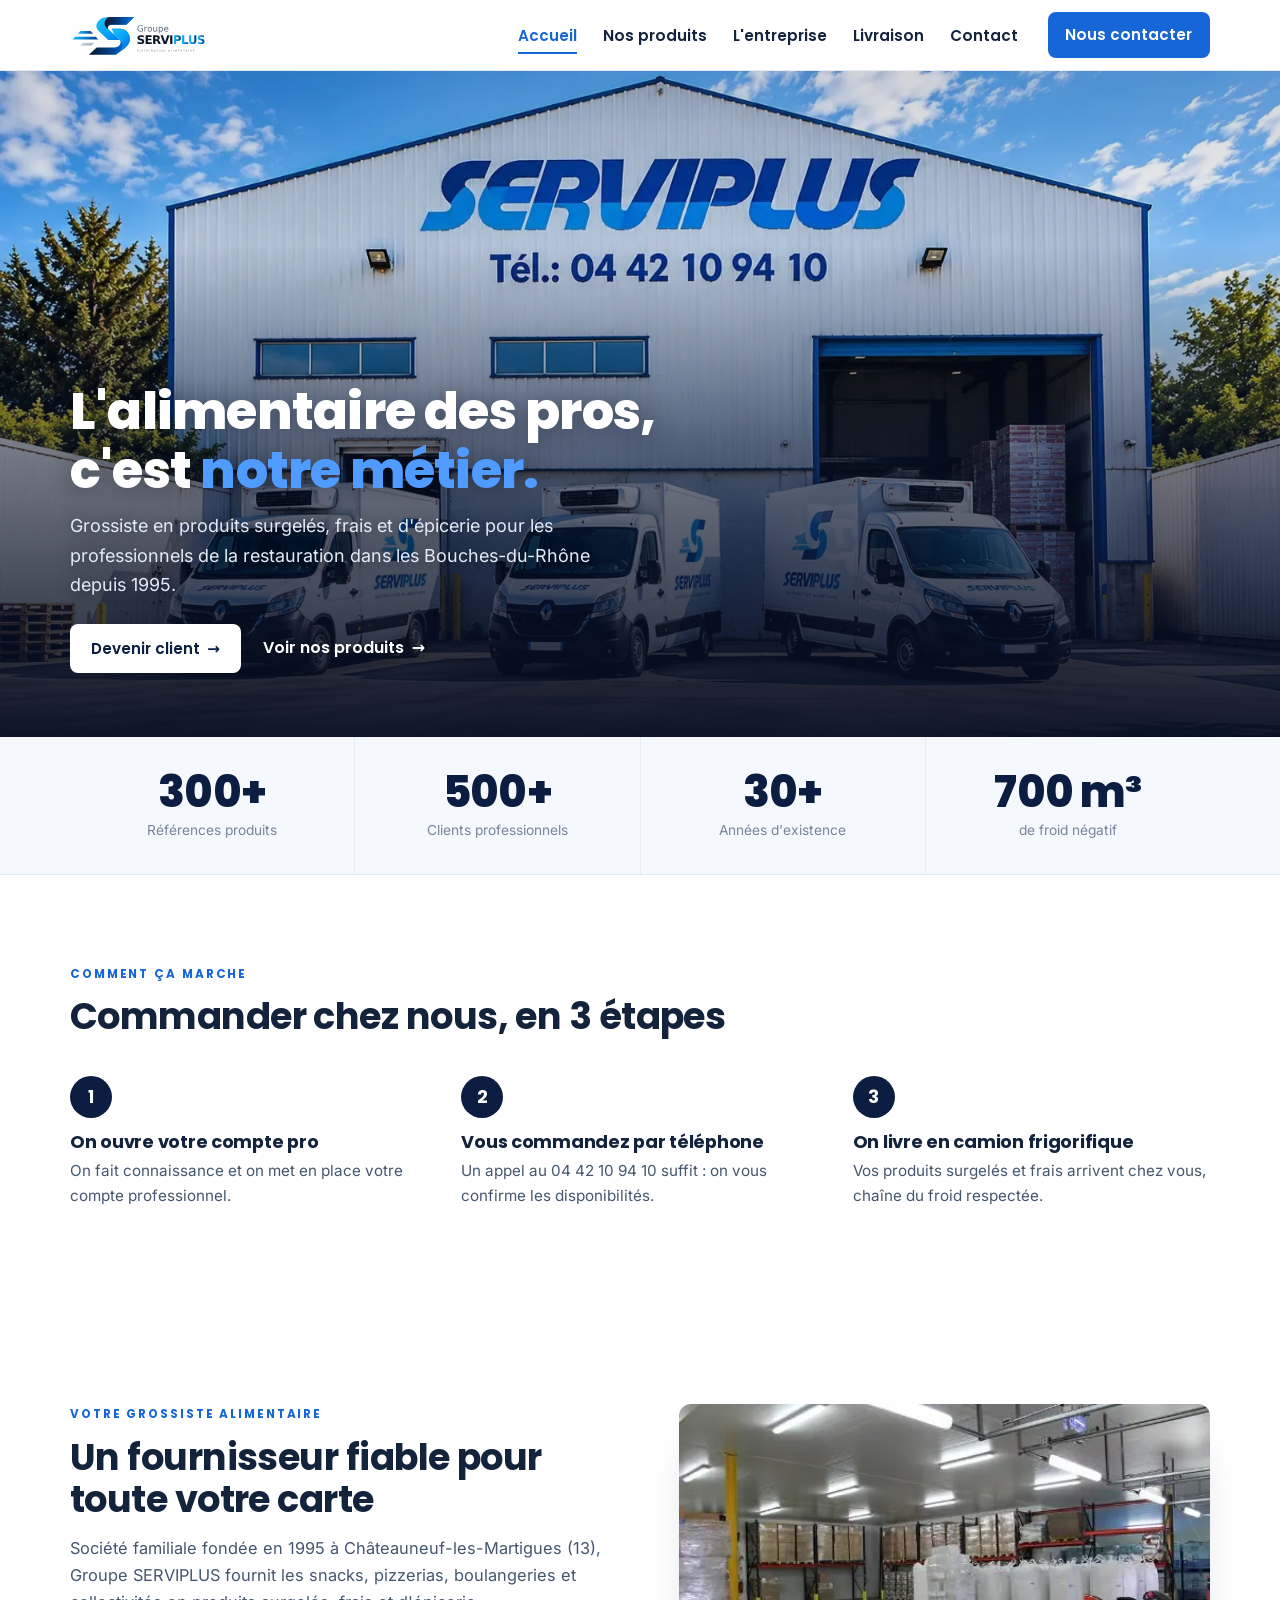
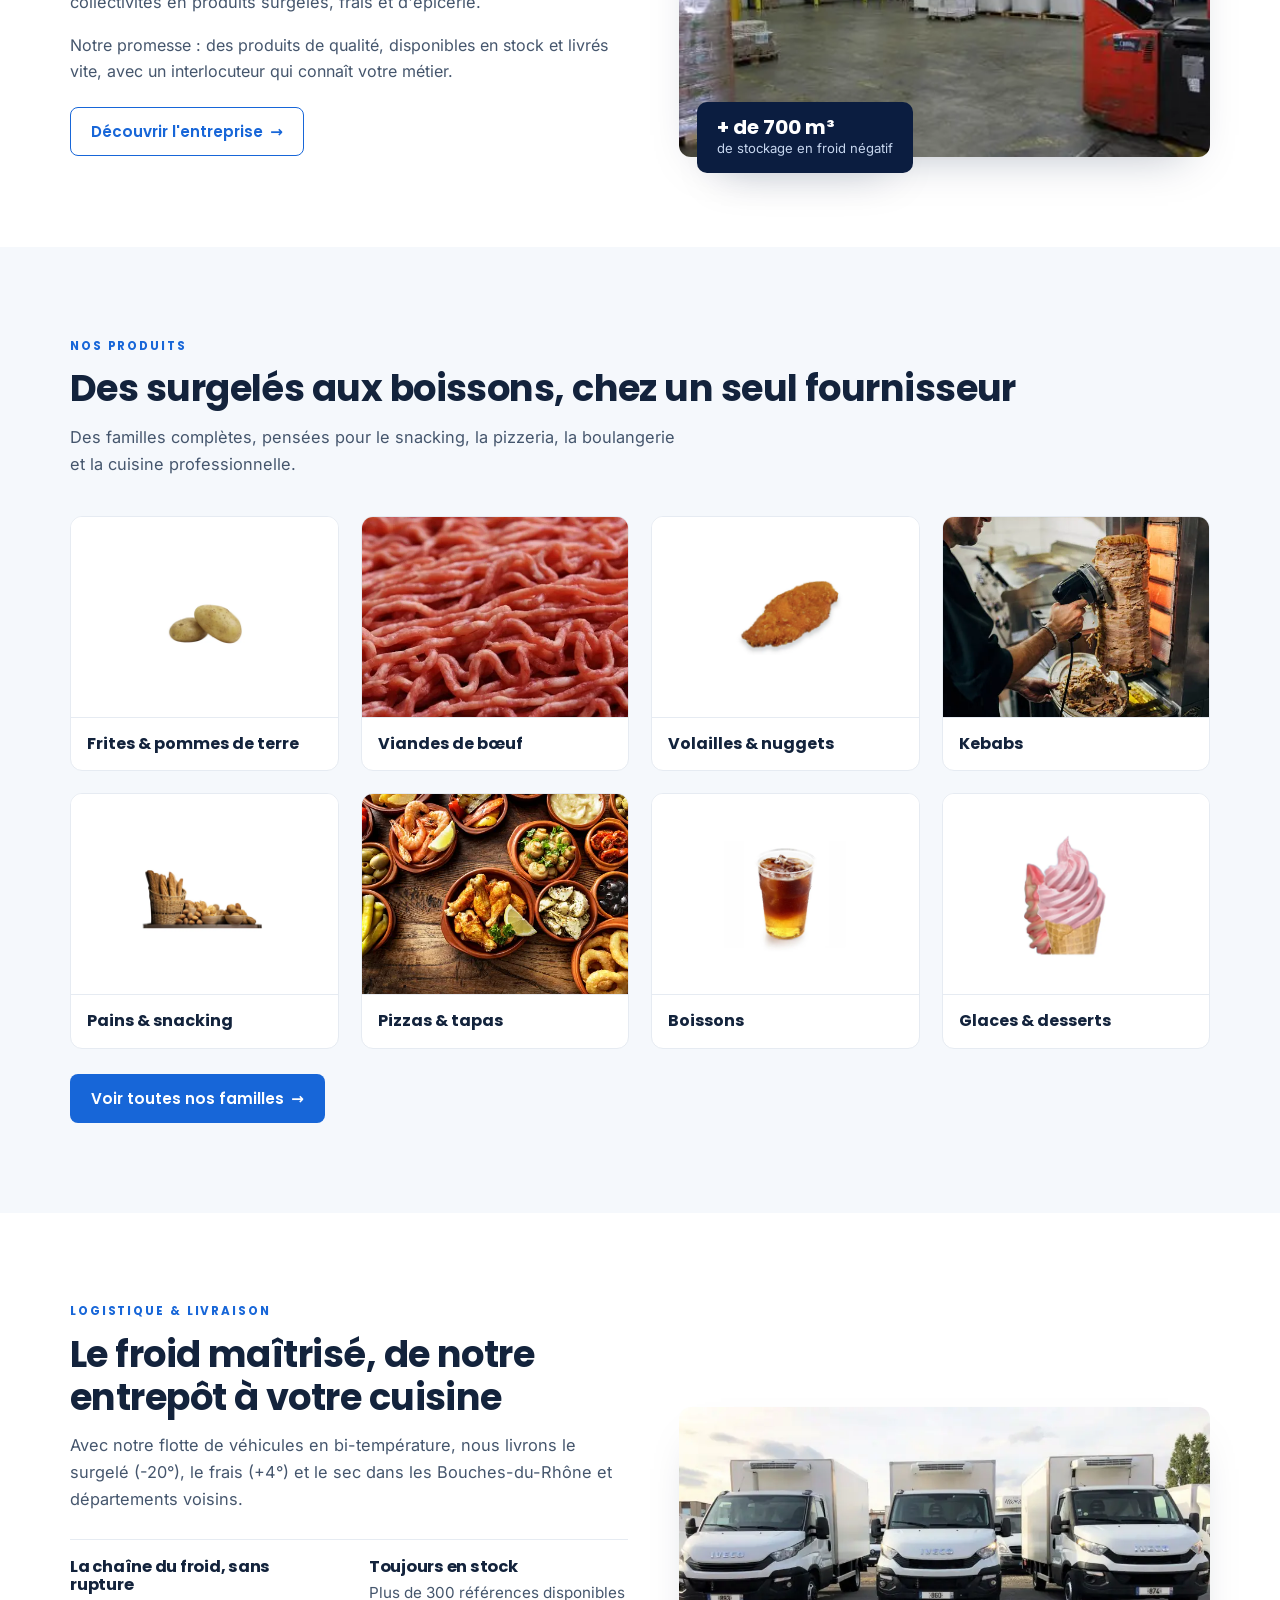
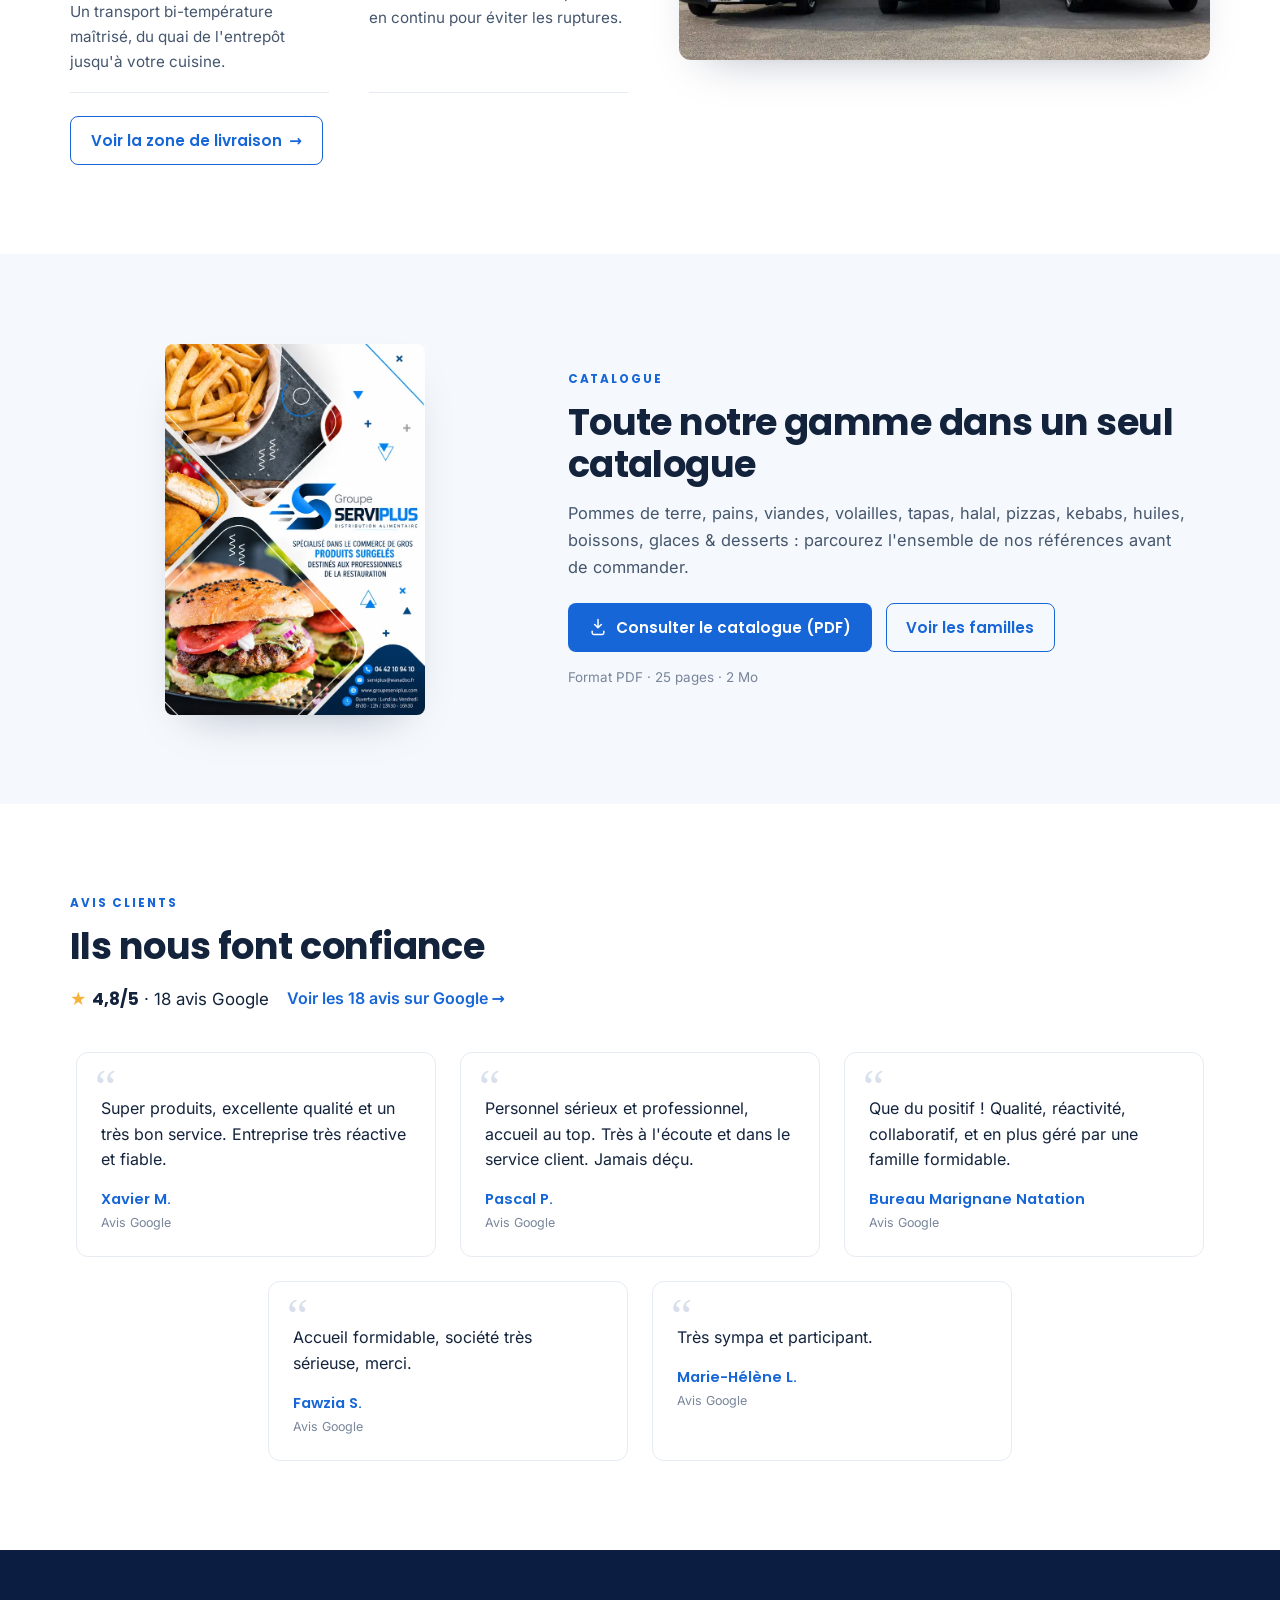
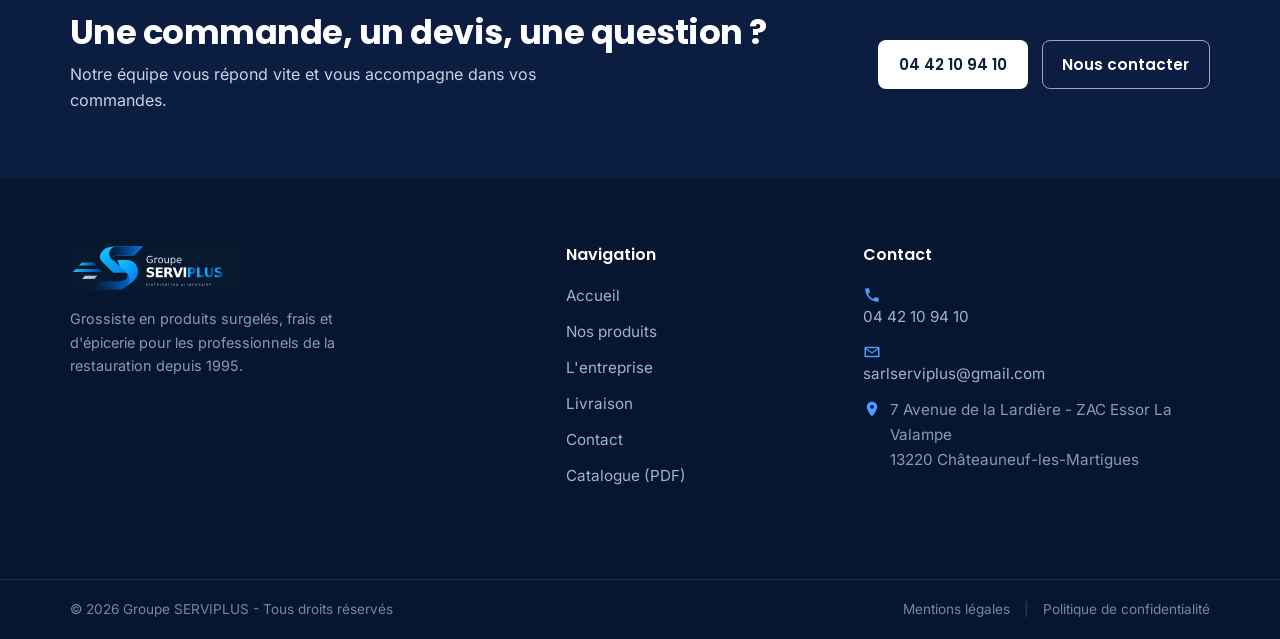
==== commit 26c23a47: "[lot 2] Conversion - Formulaire "Devenir client" (Web3Forms) en 1er bloc du contact :   honeypot, co" ====
--- a/index.html
+++ b/index.html
@@ -42,9 +42,12 @@
     "url": "https://www.groupeserviplus.com/",
     "telephone": "+33442109410",
     "email": "sarlserviplus@gmail.com",
-    "foundingDate": "1995",
+    "foundingDate": "1995-03-23",
+    "legalName": "SERVIPLUS",
+    "vatID": "FR27400267498",
     "image": "https://www.groupeserviplus.com/assets/img/og-image.jpg",
     "logo": "https://www.groupeserviplus.com/assets/logo/logo-serviplus.svg",
+    "sameAs": ["https://share.google/cPtYVRo3e0YYLz8D6"],
     "address": {
       "@type": "PostalAddress",
       "streetAddress": "7 Avenue de la Lardière - ZAC Essor La Valampe",
@@ -98,6 +101,7 @@
           <a class="btn btn--primary nav__cta" href="contact.html">Nous contacter</a>
         </div>
       </nav>
+      <a class="header__call" href="tel:+33442109410" aria-label="Appeler le 04 42 10 94 10"><svg viewBox="0 0 24 24" aria-hidden="true"><path d="M6.6 10.8a15.9 15.9 0 0 0 6.6 6.6l2.2-2.2a1 1 0 0 1 1-.25c1.1.37 2.3.57 3.6.57a1 1 0 0 1 1 1V20a1 1 0 0 1-1 1A17 17 0 0 1 3 4a1 1 0 0 1 1-1h3.5a1 1 0 0 1 1 1c0 1.3.2 2.5.57 3.6a1 1 0 0 1-.25 1l-2.22 2.2Z" fill="currentColor"/></svg></a>
       <button class="burger" type="button" aria-label="Ouvrir le menu" aria-expanded="false" aria-controls="menu" data-open-menu>
         <span></span><span></span><span></span>
       </button>
@@ -115,8 +119,8 @@
         <h1 class="hero__title">L'alimentaire des pros,<br>c'est <span class="accent">notre métier.</span></h1>
         <p class="hero__text">Grossiste en produits surgelés, frais et d'épicerie pour les professionnels de la restauration dans les Bouches-du-Rhône depuis 1995.</p>
         <div class="hero__actions">
-          <a class="btn btn--white" href="produits.html">Découvrir nos produits<span class="btn__arrow" aria-hidden="true">→</span></a>
-          <a class="hero__link" href="contact.html">Nous contacter<span class="btn__arrow" aria-hidden="true">→</span></a>
+          <a class="btn btn--white" href="contact.html#devenir-client">Devenir client<span class="btn__arrow" aria-hidden="true">→</span></a>
+          <a class="hero__link" href="produits.html">Voir nos produits<span class="btn__arrow" aria-hidden="true">→</span></a>
         </div>
       </div>
     </section>
@@ -130,6 +134,19 @@
           <div class="stat"><div class="stat__num" data-count="30" data-suffix="+">30+</div><div class="stat__label">Années d'existence</div></div>
           <div class="stat"><div class="stat__num" data-count="700" data-suffix=" m³">700 m³</div><div class="stat__label">de froid négatif</div></div>
         </div>
+      </div>
+    </section>
+
+    <!-- ============ COMMENT ÇA MARCHE ============ -->
+    <section class="section">
+      <div class="container">
+        <span class="kicker">Comment ça marche</span>
+        <h2 class="section__title">Commander chez nous, en 3 étapes</h2>
+        <ol class="steps">
+          <li class="step reveal"><span class="step__num">1</span><h3>On ouvre votre compte pro</h3><p>On fait connaissance et on met en place votre compte professionnel.<!-- TODO-CLIENT: conditions d'ouverture de compte --></p></li>
+          <li class="step reveal"><span class="step__num">2</span><h3>Vous commandez par téléphone</h3><p>Un appel au 04 42 10 94 10 suffit : on vous confirme les disponibilités.<!-- TODO-CLIENT: minimum de commande --></p></li>
+          <li class="step reveal"><span class="step__num">3</span><h3>On livre en camion frigorifique</h3><p>Vos produits surgelés et frais arrivent chez vous, chaîne du froid respectée.<!-- TODO-CLIENT: délai et jours de tournée par secteur --></p></li>
+        </ol>
       </div>
     </section>
 
@@ -216,11 +233,16 @@
       <div class="container">
         <span class="kicker">Avis clients</span>
         <h2 class="section__title">Ils nous font confiance</h2>
+        <div class="reviews__head">
+          <p class="reviews__rating"><span class="reviews__stars" aria-hidden="true">★</span> <strong>4,8/5</strong> · 18 avis Google</p>
+          <a class="link" href="https://share.google/cPtYVRo3e0YYLz8D6" target="_blank" rel="noopener">Voir les 18 avis sur Google →</a>
+        </div>
         <div class="reviews__grid">
-          <blockquote class="review reveal"><p class="review__quote">Super produits, excellente qualité et un très bon service. Entreprise très réactive et fiable.</p><footer class="review__author">Xavier</footer></blockquote>
-          <blockquote class="review reveal"><p class="review__quote">Personnel sérieux et professionnel, accueil au top. Très à l'écoute dans le service client, jamais déçu.</p><footer class="review__author">Pascal</footer></blockquote>
-          <blockquote class="review reveal"><p class="review__quote">Que du positif : qualité, réactivité, collaboratif, et en plus géré par une famille formidable.</p><footer class="review__author">Bureau Marignane Natation</footer></blockquote>
-          <blockquote class="review reveal"><p class="review__quote">Accueil formidable, société très sérieuse. Merci.</p><footer class="review__author">Fawzia</footer></blockquote>
+          <blockquote class="review reveal"><p class="review__quote">Super produits, excellente qualité et un très bon service. Entreprise très réactive et fiable.</p><footer class="review__author">Xavier M.<span class="review__src">Avis Google</span></footer></blockquote>
+          <blockquote class="review reveal"><p class="review__quote">Personnel sérieux et professionnel, accueil au top. Très à l'écoute et dans le service client. Jamais déçu.</p><footer class="review__author">Pascal P.<span class="review__src">Avis Google</span></footer></blockquote>
+          <blockquote class="review reveal"><p class="review__quote">Que du positif ! Qualité, réactivité, collaboratif, et en plus géré par une famille formidable.</p><footer class="review__author">Bureau Marignane Natation<span class="review__src">Avis Google</span></footer></blockquote>
+          <blockquote class="review reveal"><p class="review__quote">Accueil formidable, société très sérieuse, merci.</p><footer class="review__author">Fawzia S.<span class="review__src">Avis Google</span></footer></blockquote>
+          <blockquote class="review reveal"><p class="review__quote">Très sympa et participant.</p><footer class="review__author">Marie-Hélène L.<span class="review__src">Avis Google</span></footer></blockquote>
         </div>
       </div>
     </section>
@@ -263,8 +285,8 @@
           </ul>
         </div>
       </nav>
-      <div class="footer__col footer__acc">
-        <button class="footer__acc-head" type="button" aria-expanded="false">Contact
+      <div class="footer__col footer__acc is-open">
+        <button class="footer__acc-head" type="button" aria-expanded="true">Contact
           <svg class="footer__acc-chevron" viewBox="0 0 24 24" aria-hidden="true"><path d="m6 9 6 6 6-6" fill="none" stroke="currentColor" stroke-width="2" stroke-linecap="round" stroke-linejoin="round"/></svg>
         </button>
         <div class="footer__acc-body">
@@ -290,6 +312,11 @@
     <svg viewBox="0 0 24 24" aria-hidden="true"><path d="M12 5 5 12m7-7 7 7M12 5v15" fill="none" stroke="currentColor" stroke-width="2" stroke-linecap="round" stroke-linejoin="round"/></svg>
   </button>
 
+  <nav class="mobilebar" aria-label="Actions rapides">
+    <a class="mobilebar__btn mobilebar__call" href="tel:+33442109410"><svg viewBox="0 0 24 24" aria-hidden="true"><path d="M6.6 10.8a15.9 15.9 0 0 0 6.6 6.6l2.2-2.2a1 1 0 0 1 1-.25c1.1.37 2.3.57 3.6.57a1 1 0 0 1 1 1V20a1 1 0 0 1-1 1A17 17 0 0 1 3 4a1 1 0 0 1 1-1h3.5a1 1 0 0 1 1 1c0 1.3.2 2.5.57 3.6a1 1 0 0 1-.25 1l-2.22 2.2Z" fill="currentColor"/></svg>Appeler</a>
+    <a class="mobilebar__btn mobilebar__cta" href="contact.html#devenir-client">Devenir client</a>
+  </nav>
+
   <script src="assets/js/main.js" defer></script>
 </body>
 </html>
--- a/assets/css/styles.css
+++ b/assets/css/styles.css
@@ -114,6 +114,10 @@
 .nav-overlay{position:fixed;inset:0;background:rgba(7,18,42,.5);z-index:98;opacity:0;transition:opacity .3s}
 .nav-overlay.is-open{opacity:1}
 
+/* Bouton appel header (mobile) + barre d'action fixe (mobile) */
+.header__call{display:none}
+.mobilebar{display:none}
+
 /* =========================================================
    Hero (accueil) - photo plein cadre, texte en bas
    ========================================================= */
@@ -204,6 +208,18 @@
 .ziplist li{border:1px solid var(--line);border-radius:999px;padding:6px 14px;font-size:.88rem;font-weight:600;color:var(--ink)}
 
 /* =========================================================
+   FAQ
+   ========================================================= */
+.faq__list{margin-top:clamp(20px,3vw,32px);border-top:1px solid var(--line);max-width:860px}
+.faq__item{border-bottom:1px solid var(--line)}
+.faq__item summary{list-style:none;cursor:pointer;padding:18px 40px 18px 0;position:relative;font-family:var(--ff-head);font-weight:600;color:var(--ink);font-size:1.05rem}
+.faq__item summary::-webkit-details-marker{display:none}
+.faq__item summary::after{content:"";position:absolute;right:8px;top:24px;width:10px;height:10px;border-right:2px solid var(--muted);border-bottom:2px solid var(--muted);transform:rotate(45deg);transition:transform .25s}
+.faq__item[open] summary::after{transform:rotate(-135deg)}
+.faq__a{padding:0 0 18px}
+.faq__a p{color:var(--body)}
+
+/* =========================================================
    Contact
    ========================================================= */
 .contact{display:grid;grid-template-columns:1fr;gap:clamp(26px,4vw,48px)}
@@ -215,6 +231,36 @@
 .contact__row a,.contact__row p{font-size:1.05rem;color:var(--ink);font-weight:600}
 .contact__actions{display:flex;flex-wrap:wrap;gap:12px;margin-top:1.4rem}
 
+/* ---------- Formulaire "Devenir client" ---------- */
+.formwrap{display:grid;grid-template-columns:1fr;gap:clamp(22px,3.5vw,44px);align-items:start}
+.formwrap__intro p{margin-top:.9rem;color:var(--body)}
+.form{background:var(--off);border:1px solid var(--line);border-radius:14px;padding:clamp(20px,3vw,30px);display:flex;flex-direction:column;gap:16px}
+.form__row{display:grid;grid-template-columns:1fr;gap:16px}
+.field{display:flex;flex-direction:column;gap:6px}
+.field label,.fieldset legend{font-family:var(--ff-head);font-weight:600;font-size:.9rem;color:var(--ink);padding:0}
+.field input,.field select,.field textarea{
+  width:100%;min-height:48px;padding:12px 14px;border:1px solid var(--line);border-radius:8px;
+  font-family:var(--ff-body);font-size:1rem;background:#fff;color:var(--ink);
+}
+.field textarea{min-height:110px;resize:vertical}
+.field input:focus,.field select:focus,.field textarea:focus{outline:none;border-color:var(--blue);box-shadow:0 0 0 3px rgba(23,102,216,.15)}
+.req{color:#c0392b}
+.field__err{color:#c0392b;font-size:.85rem;margin:0}
+.field--invalid input,.field--invalid select,.field--invalid textarea{border-color:#c0392b}
+.fieldset{border:none;padding:0;margin:0}
+.checks{display:grid;grid-template-columns:1fr 1fr;gap:8px 16px;margin-top:6px}
+.check{display:flex;align-items:flex-start;gap:8px;font-family:var(--ff-body);font-weight:400;font-size:.92rem;color:var(--body);cursor:pointer}
+.check input{width:18px;height:18px;min-height:0;margin-top:2px;flex:0 0 auto}
+.check--consent{margin-top:2px}
+.check--consent.field--invalid span{color:#c0392b}
+.hp{position:absolute !important;left:-9999px;width:1px;height:1px;opacity:0}
+.form__submit{align-self:flex-start}
+.form__status{margin:0;padding:12px 14px;border-radius:8px;font-weight:600}
+.form__status.is-ok{background:#e7f6ec;color:#1e7a46;border:1px solid #bfe6cd}
+.form__status.is-err{background:#fdeaea;color:#b23636;border:1px solid #f3c6c6}
+@media (min-width:560px){.form__row{grid-template-columns:1fr 1fr}.checks{grid-template-columns:repeat(3,1fr)}}
+@media (min-width:900px){.formwrap{grid-template-columns:.8fr 1.2fr}}
+
 /* =========================================================
    CTA bande (contact)
    ========================================================= */
@@ -227,12 +273,28 @@
 /* =========================================================
    Avis clients (sobre)
    ========================================================= */
-.reviews__grid{display:grid;grid-template-columns:1fr;gap:clamp(16px,2vw,24px);margin-top:clamp(24px,3vw,40px)}
-.review{background:#fff;border:1px solid var(--line);border-radius:12px;padding:clamp(20px,2.4vw,28px);margin:0;position:relative}
-.review::before{content:"\201C";position:absolute;top:8px;left:18px;font-family:Georgia,serif;font-size:3rem;line-height:1;color:var(--line)}
+.reviews__head{display:flex;flex-wrap:wrap;align-items:center;gap:6px 18px;margin-top:1rem}
+.reviews__rating{font-size:1.05rem;color:var(--ink)}
+.reviews__rating strong{font-family:var(--ff-head)}
+.reviews__stars{color:#f6b23d;font-size:1.15rem}
+.reviews__grid{display:flex;flex-wrap:wrap;justify-content:center;gap:clamp(16px,2vw,24px);margin-top:clamp(24px,3vw,40px)}
+.review{flex:1 1 300px;max-width:360px;background:#fff;border:1px solid var(--line);border-radius:12px;padding:2.7rem 1.5rem 1.4rem;margin:0;position:relative}
+.review::before{content:"\201C";position:absolute;top:10px;left:18px;font-family:Georgia,serif;font-size:3rem;line-height:1;color:#d7e0ec}
 .review__quote{color:var(--ink);font-size:1rem;line-height:1.6;position:relative}
 .review__author{margin-top:14px;font-family:var(--ff-head);font-weight:600;color:var(--blue);font-size:.92rem}
-@media (min-width:768px){.reviews__grid{grid-template-columns:repeat(2,1fr)}}
+.review__src{display:block;font-family:var(--ff-body);font-weight:400;color:var(--muted);font-size:.78rem;margin-top:2px}
+
+/* Lien texte bleu (utilitaire) */
+.link{color:var(--blue);font-weight:600;text-decoration:none}
+.link:hover{text-decoration:underline;text-underline-offset:2px}
+
+/* Étapes "comment ça marche" */
+.steps{display:grid;grid-template-columns:1fr;gap:clamp(20px,3vw,34px);margin-top:clamp(24px,3vw,40px);padding:0;list-style:none}
+.step{margin:0}
+.step__num{display:inline-flex;align-items:center;justify-content:center;width:42px;height:42px;border-radius:50%;background:var(--navy);color:#fff;font-family:var(--ff-head);font-weight:700;font-size:1.1rem;margin-bottom:14px}
+.step h3{font-size:1.12rem;font-weight:700;color:var(--ink);margin-bottom:.35rem}
+.step p{font-size:.95rem}
+@media (min-width:768px){.steps{grid-template-columns:repeat(3,1fr)}}
 
 /* =========================================================
    Pied de page
@@ -325,6 +387,28 @@
   .nav-overlay{display:none}
 }
 
+/* ----- Appel header + barre d'action (mobile) ----- */
+@media (max-width:767px){
+  .header__call{
+    display:inline-flex;align-items:center;justify-content:center;margin-left:auto;
+    width:46px;height:46px;border:1px solid var(--line);border-radius:10px;color:var(--blue);background:#fff;flex:0 0 auto;
+  }
+  .header__call svg{width:22px;height:22px}
+  .mobilebar{
+    display:flex;position:fixed;left:0;right:0;bottom:0;z-index:95;gap:8px;padding:8px 10px;
+    background:#fff;border-top:1px solid var(--line);box-shadow:0 -6px 20px -14px rgba(11,29,64,.55);
+  }
+  .mobilebar__btn{
+    flex:1;display:inline-flex;align-items:center;justify-content:center;gap:.5em;min-height:48px;
+    font-family:var(--ff-head);font-weight:600;font-size:.98rem;border-radius:10px;
+  }
+  .mobilebar__call{background:#fff;color:var(--navy);border:1.5px solid var(--navy)}
+  .mobilebar__call svg{width:20px;height:20px}
+  .mobilebar__cta{background:var(--blue);color:#fff}
+  .menu-open .mobilebar{display:none}
+  body{padding-bottom:64px}
+}
+
 /* ----- Préférence mouvement réduit ----- */
 @media (prefers-reduced-motion:reduce){
   *{animation-duration:.001ms !important;animation-iteration-count:1 !important;transition-duration:.001ms !important;scroll-behavior:auto}
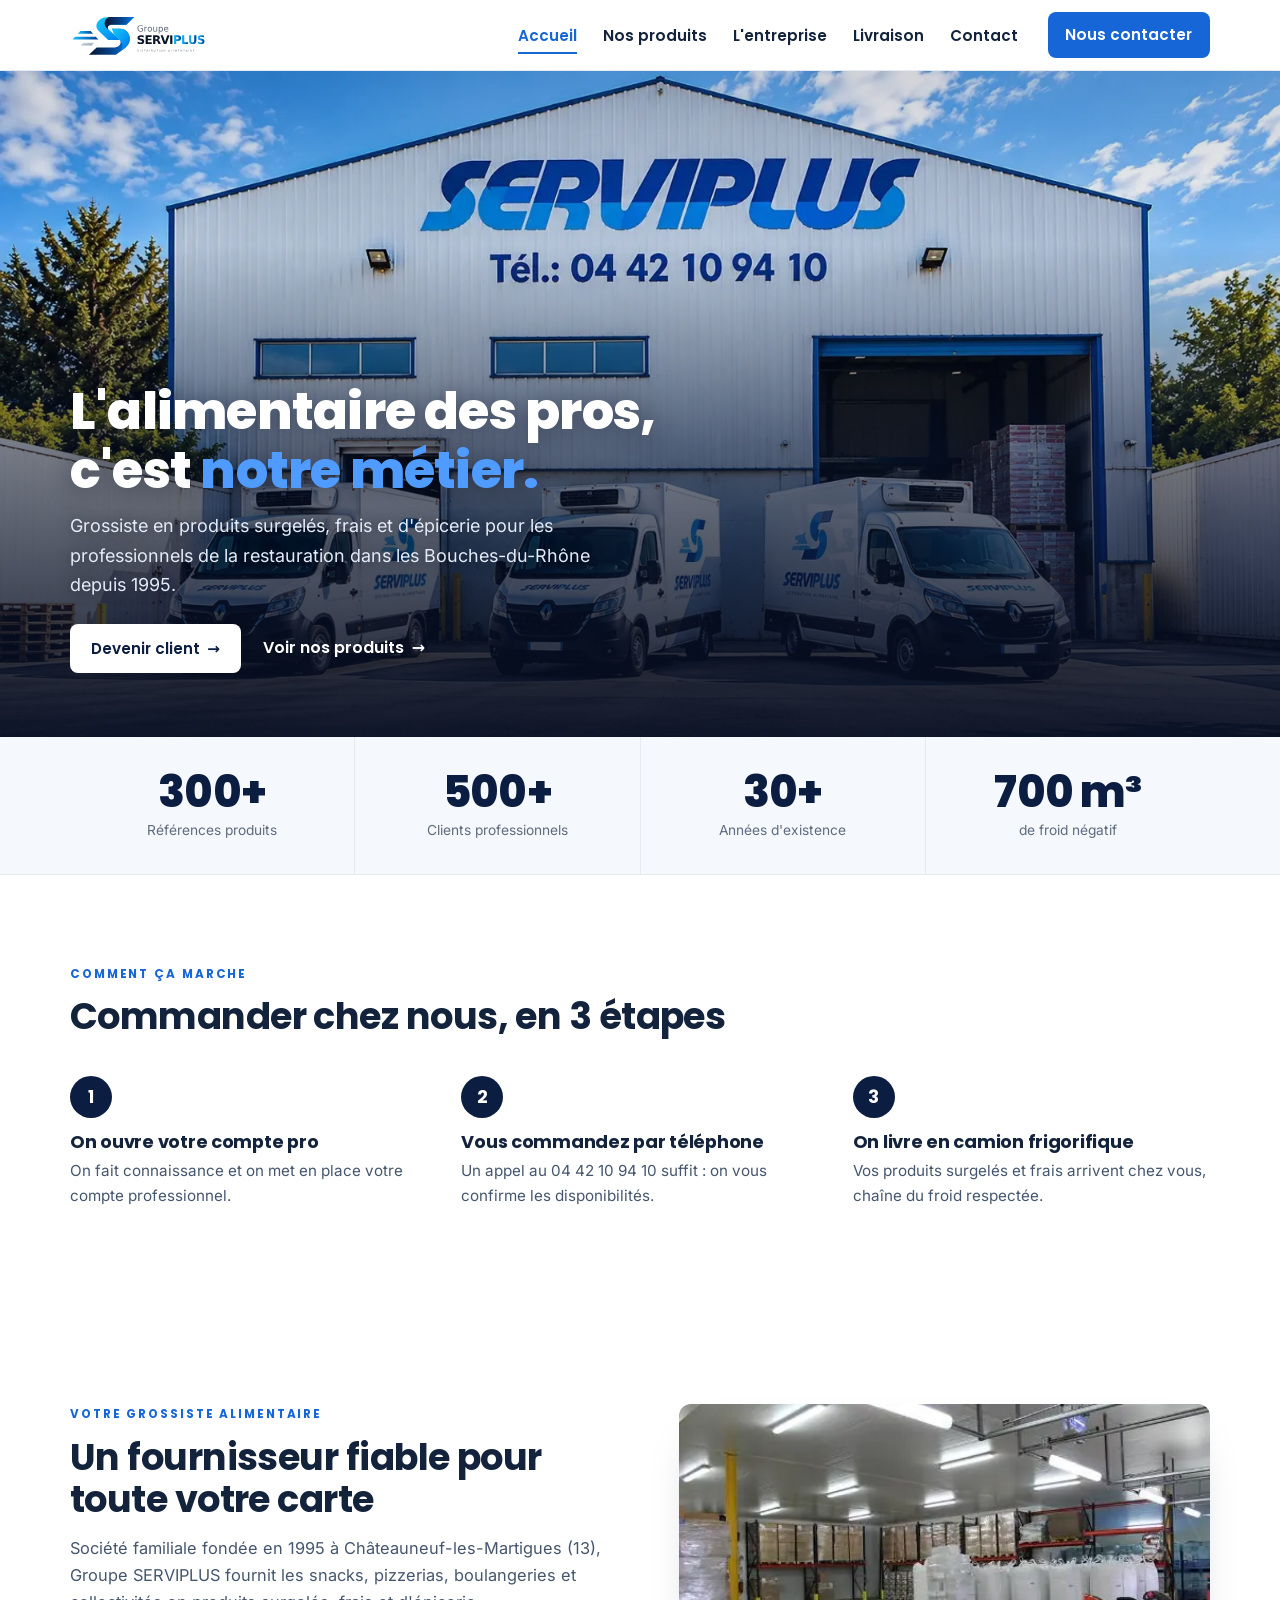
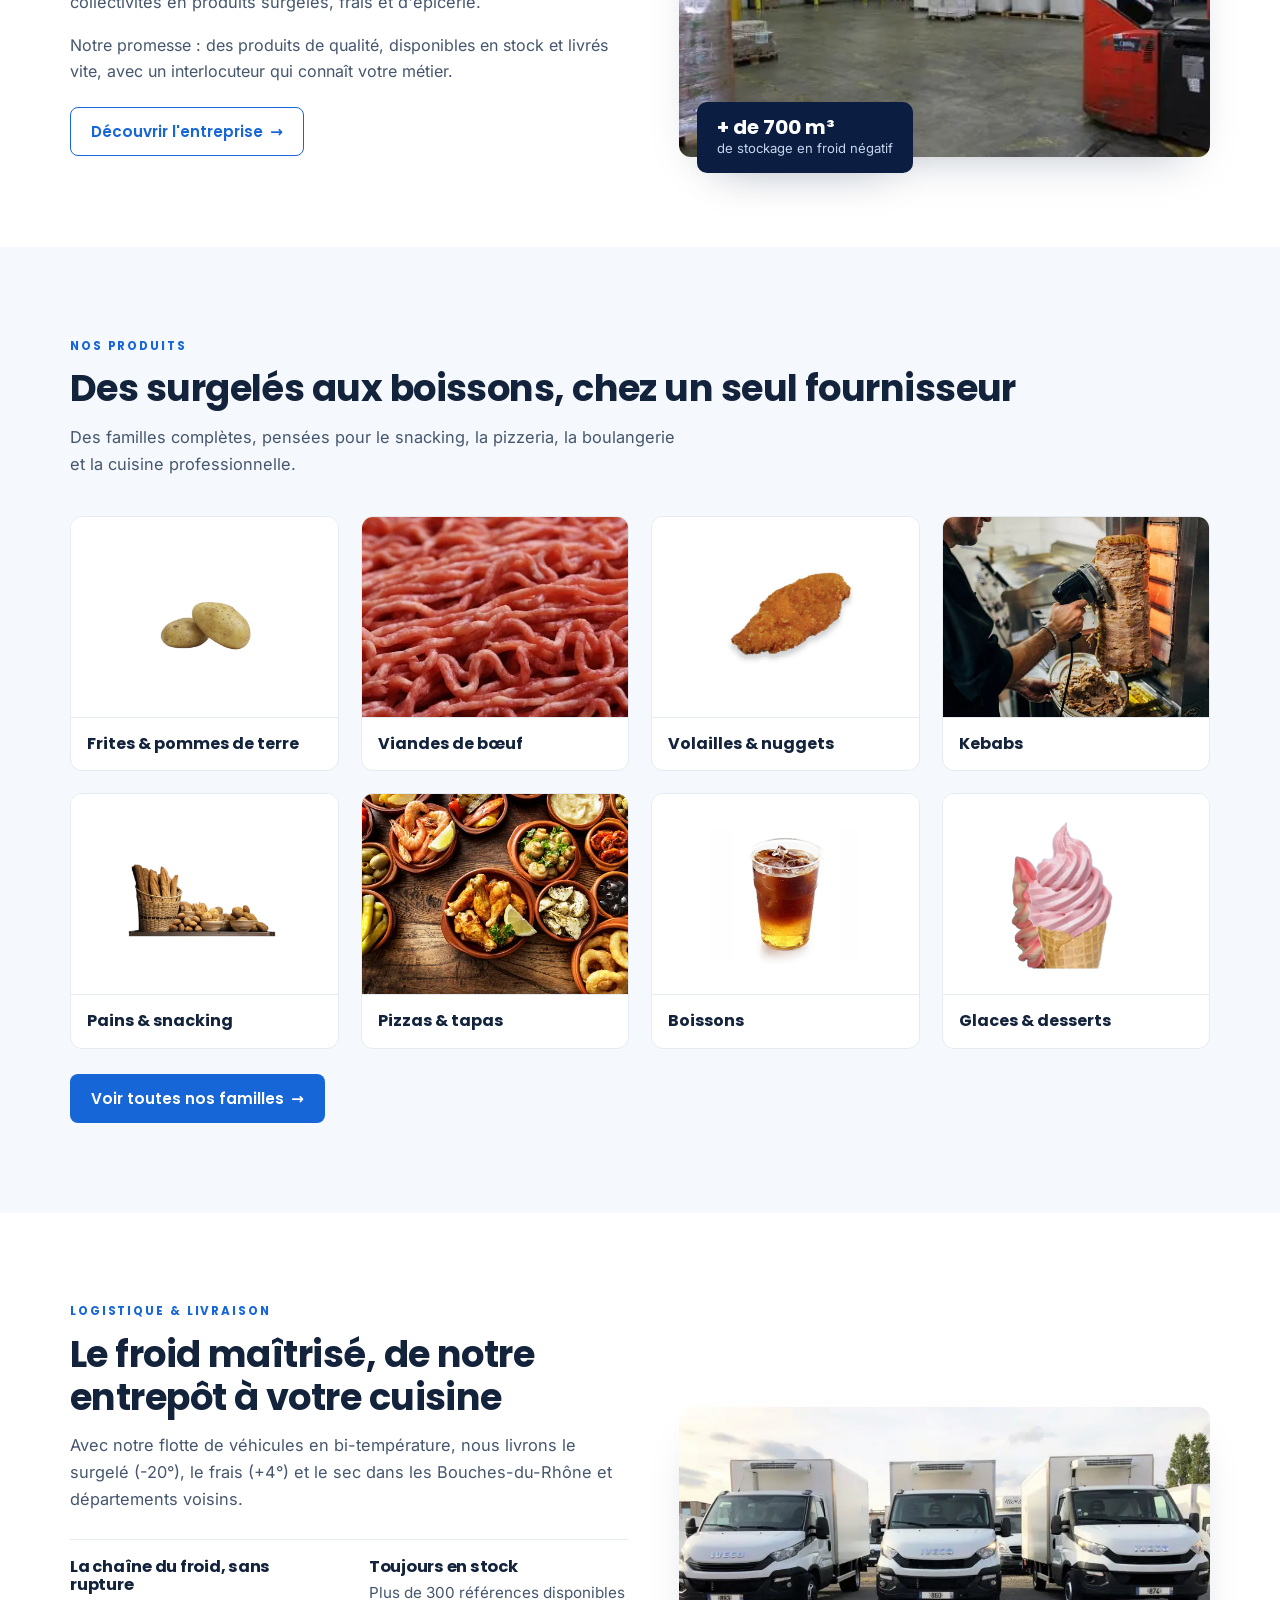
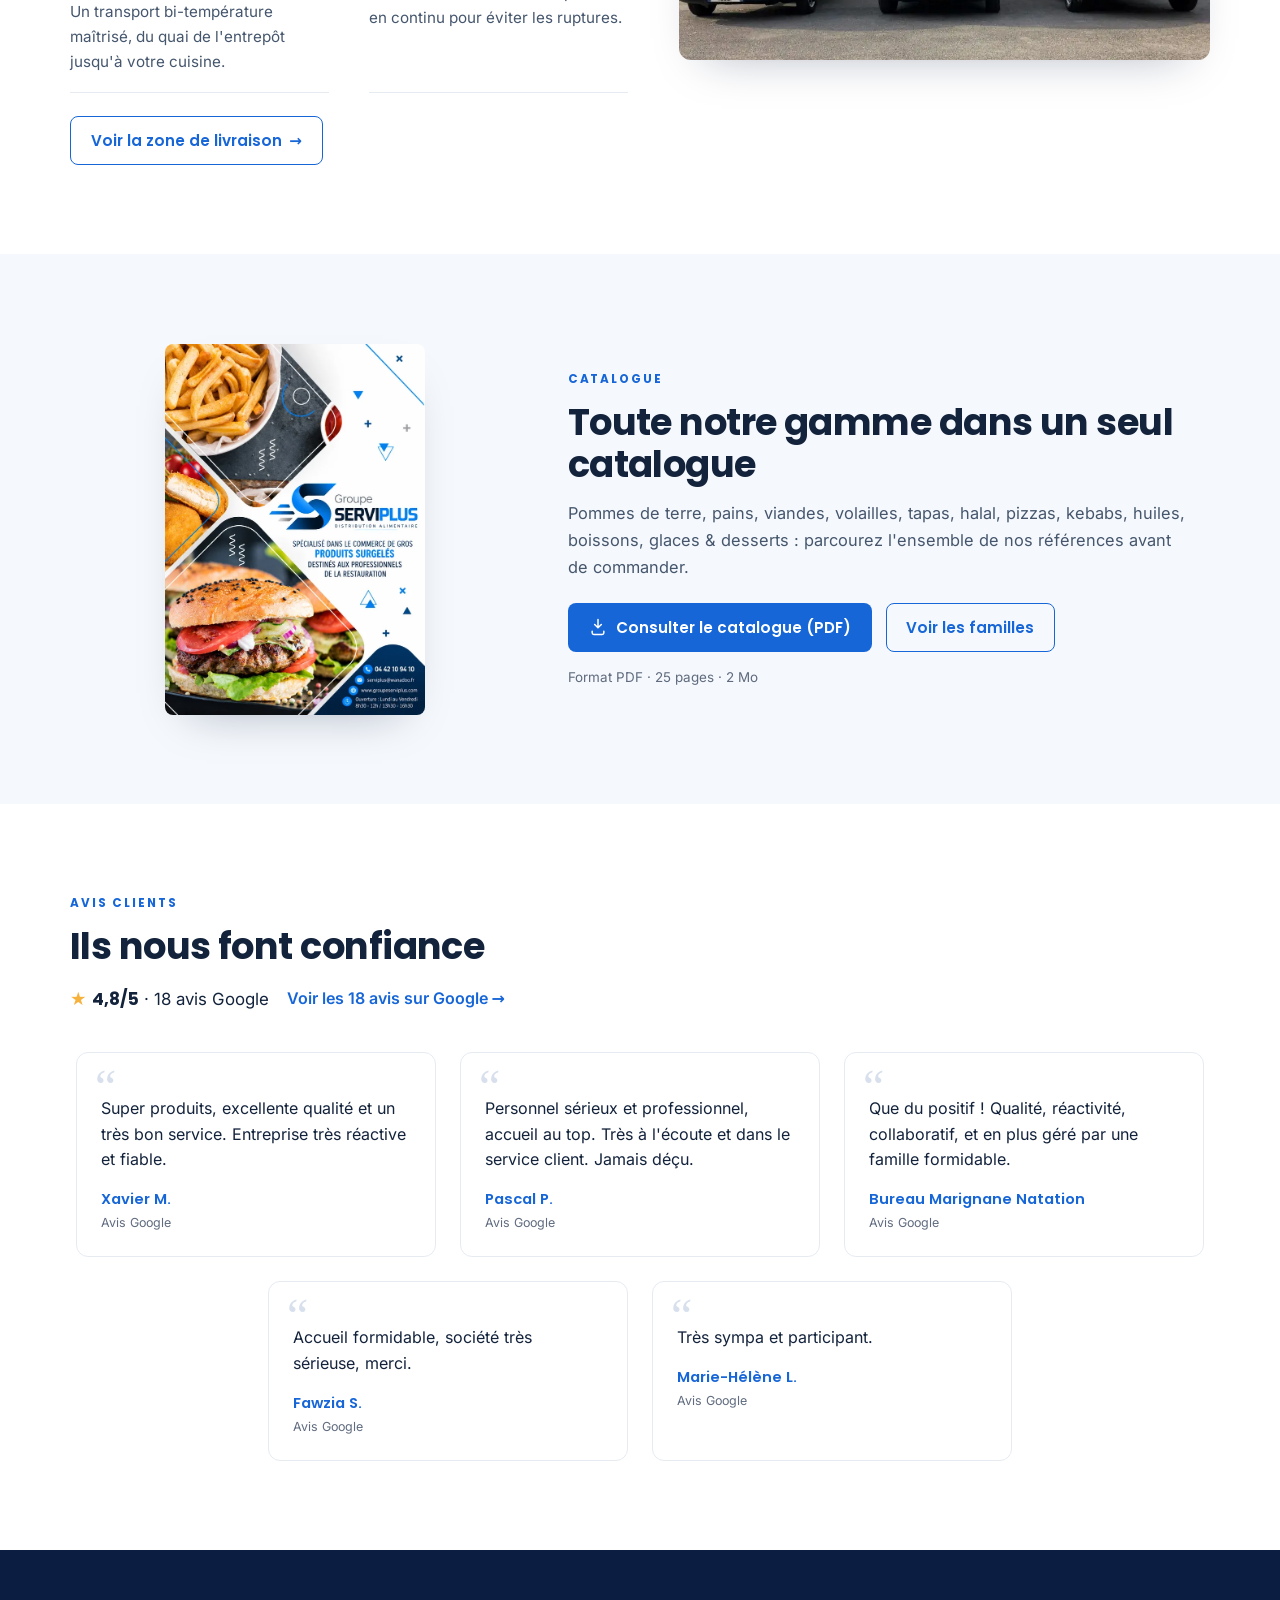
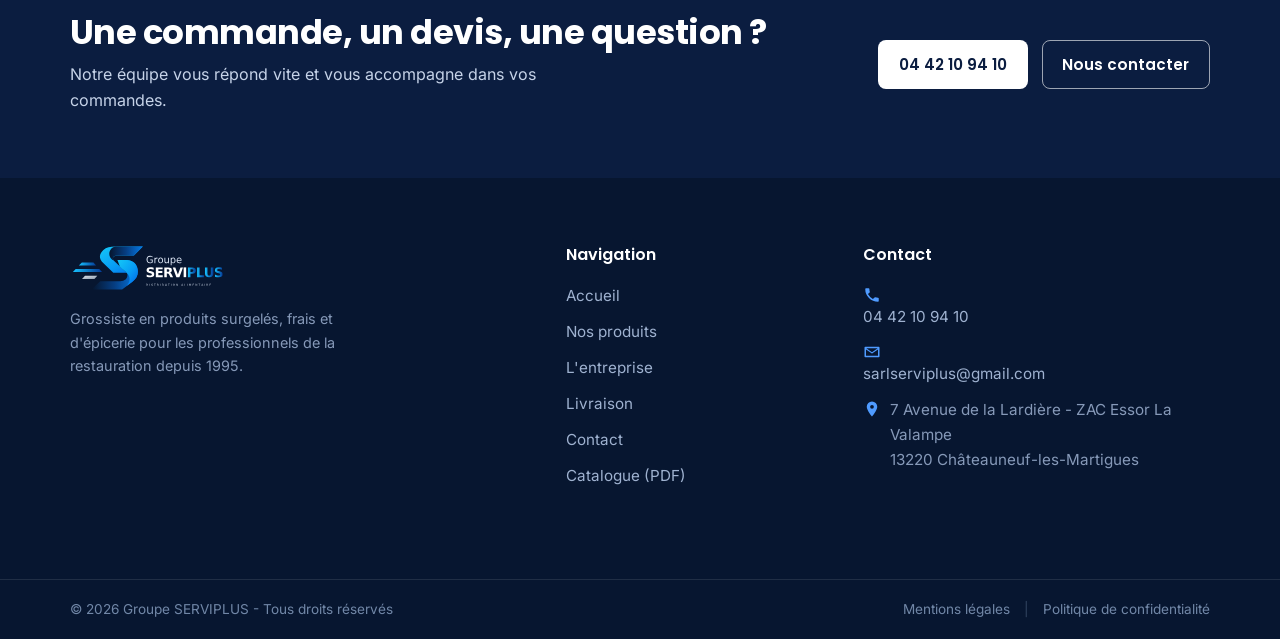
==== commit e8722ddc: "[lot 5] Technique et accessibilité - Polices : Inter est une police variable -> inter-var.woff2, une" ====
--- a/index.html
+++ b/index.html
@@ -3,6 +3,7 @@
 <head>
   <meta charset="UTF-8">
   <meta name="viewport" content="width=device-width, initial-scale=1.0">
+  <script>document.documentElement.classList.add('js')</script>
 
   <title>Groupe SERVIPLUS | Grossiste alimentaire pour professionnels - Bouches-du-Rhône</title>
   <meta name="description" content="Grossiste en produits surgelés, frais et d'épicerie pour la restauration : plus de 300 références en stock, livraison bi-température dans les Bouches-du-Rhône. Société familiale à Châteauneuf-les-Martigues depuis 1995.">
@@ -28,7 +29,7 @@
   <meta name="twitter:image" content="https://www.groupeserviplus.com/assets/img/og-image.jpg">
 
   <link rel="preload" href="assets/fonts/poppins-800.woff2" as="font" type="font/woff2" crossorigin>
-  <link rel="preload" href="assets/fonts/inter-400.woff2" as="font" type="font/woff2" crossorigin>
+  <link rel="preload" href="assets/fonts/inter-var.woff2" as="font" type="font/woff2" crossorigin>
 
   <link rel="preload" as="image" href="assets/img/hero-entrepot-1200.webp" imagesrcset="assets/img/hero-entrepot-480.webp 480w, assets/img/hero-entrepot-800.webp 800w, assets/img/hero-entrepot-1200.webp 1200w, assets/img/hero-entrepot-1600.webp 1600w" imagesizes="100vw" fetchpriority="high">
   <link rel="stylesheet" href="assets/css/styles.css">
@@ -173,17 +174,17 @@
         <span class="kicker">Nos produits</span>
         <h2 class="section__title">Des surgelés aux boissons, chez un seul fournisseur</h2>
         <p class="section__intro">Des familles complètes, pensées pour le snacking, la pizzeria, la boulangerie et la cuisine professionnelle.</p>
-        <ul class="families" style="margin-top:clamp(24px,3vw,40px)">
-          <li><a class="family is-packshot" href="produits.html"><img src="assets/img/cat-frites.webp" alt="Frites et pommes de terre surgelées" width="260" height="260" loading="lazy"><span class="family__label">Frites &amp; pommes de terre</span></a></li>
-          <li><a class="family" href="produits.html"><img src="assets/img/cat-viandes.webp" alt="Viandes de bœuf et steaks hachés" width="320" height="240" loading="lazy"><span class="family__label">Viandes de bœuf</span></a></li>
-          <li><a class="family is-packshot" href="produits.html"><img src="assets/img/cat-volaille.webp" alt="Volaille et nuggets" width="260" height="260" loading="lazy"><span class="family__label">Volailles &amp; nuggets</span></a></li>
-          <li><a class="family" href="produits.html"><img src="assets/img/cat-kebabs.webp" alt="Produits pour kebabs" width="320" height="240" loading="lazy"><span class="family__label">Kebabs</span></a></li>
-          <li><a class="family is-packshot" href="produits.html"><img src="assets/img/cat-pains.webp" alt="Pains et pains hamburger" width="260" height="260" loading="lazy"><span class="family__label">Pains &amp; snacking</span></a></li>
-          <li><a class="family" href="produits.html"><img src="assets/img/cat-pizzas.webp" alt="Produits pour pizzas et tapas" width="320" height="240" loading="lazy"><span class="family__label">Pizzas &amp; tapas</span></a></li>
-          <li><a class="family is-packshot" href="produits.html"><img src="assets/img/cat-boissons.webp" alt="Boissons et sodas" width="260" height="260" loading="lazy"><span class="family__label">Boissons</span></a></li>
-          <li><a class="family is-packshot" href="produits.html"><img src="assets/img/cat-glaces.webp" alt="Glaces et desserts" width="260" height="260" loading="lazy"><span class="family__label">Glaces &amp; desserts</span></a></li>
+        <ul class="families">
+          <li><a class="family is-packshot" href="produits.html#pommes-de-terre"><img src="assets/img/cat-frites.webp" alt="Frites et pommes de terre surgelées" width="260" height="260" loading="lazy"><span class="family__label">Frites &amp; pommes de terre</span></a></li>
+          <li><a class="family" href="produits.html#boeuf"><img src="assets/img/cat-viandes.webp" alt="Viandes de bœuf et steaks hachés" width="320" height="240" loading="lazy"><span class="family__label">Viandes de bœuf</span></a></li>
+          <li><a class="family is-packshot" href="produits.html#volaille"><img src="assets/img/cat-volaille.webp" alt="Volaille et nuggets" width="260" height="260" loading="lazy"><span class="family__label">Volailles &amp; nuggets</span></a></li>
+          <li><a class="family" href="produits.html#kebab"><img src="assets/img/cat-kebabs.webp" alt="Produits pour kebabs" width="320" height="240" loading="lazy"><span class="family__label">Kebabs</span></a></li>
+          <li><a class="family is-packshot" href="produits.html#pains"><img src="assets/img/cat-pains.webp" alt="Pains et pains hamburger" width="260" height="260" loading="lazy"><span class="family__label">Pains &amp; snacking</span></a></li>
+          <li><a class="family" href="produits.html#tapas"><img src="assets/img/cat-pizzas.webp" alt="Produits pour pizzas et tapas" width="320" height="240" loading="lazy"><span class="family__label">Pizzas &amp; tapas</span></a></li>
+          <li><a class="family is-packshot" href="produits.html#boissons"><img src="assets/img/cat-boissons.webp" alt="Boissons et sodas" width="260" height="260" loading="lazy"><span class="family__label">Boissons</span></a></li>
+          <li><a class="family is-packshot" href="produits.html#glaces"><img src="assets/img/cat-glaces.webp" alt="Glaces et desserts" width="260" height="260" loading="lazy"><span class="family__label">Glaces &amp; desserts</span></a></li>
         </ul>
-        <p style="margin-top:1.6rem"><a class="btn btn--primary" href="produits.html">Voir toutes nos familles<span class="btn__arrow" aria-hidden="true">→</span></a></p>
+        <p class="u-mt-16"><a class="btn btn--primary" href="produits.html">Voir toutes nos familles<span class="btn__arrow" aria-hidden="true">→</span></a></p>
       </div>
     </section>
 
@@ -256,7 +257,7 @@
         </div>
         <div class="cta__actions">
           <a class="btn btn--white" href="tel:+33442109410">04 42 10 94 10</a>
-          <a class="btn btn--outline" style="color:#fff;border-color:rgba(255,255,255,.6)" href="contact.html">Nous contacter</a>
+          <a class="btn btn--ghost-light" href="contact.html">Nous contacter</a>
         </div>
       </div>
     </section>
--- a/assets/css/styles.css
+++ b/assets/css/styles.css
@@ -4,10 +4,7 @@
    ========================================================= */
 
 /* ---------- Polices auto-hébergées (RGPD, pas de requête Google) ---------- */
-@font-face{font-family:'Inter';font-style:normal;font-weight:400;font-display:swap;src:url(../fonts/inter-400.woff2) format('woff2')}
-@font-face{font-family:'Inter';font-style:normal;font-weight:500;font-display:swap;src:url(../fonts/inter-500.woff2) format('woff2')}
-@font-face{font-family:'Inter';font-style:normal;font-weight:600;font-display:swap;src:url(../fonts/inter-600.woff2) format('woff2')}
-@font-face{font-family:'Inter';font-style:normal;font-weight:700;font-display:swap;src:url(../fonts/inter-700.woff2) format('woff2')}
+@font-face{font-family:'Inter';font-style:normal;font-weight:400 700;font-display:swap;src:url(../fonts/inter-var.woff2) format('woff2')}
 @font-face{font-family:'Poppins';font-style:normal;font-weight:600;font-display:swap;src:url(../fonts/poppins-600.woff2) format('woff2')}
 @font-face{font-family:'Poppins';font-style:normal;font-weight:700;font-display:swap;src:url(../fonts/poppins-700.woff2) format('woff2')}
 @font-face{font-family:'Poppins';font-style:normal;font-weight:800;font-display:swap;src:url(../fonts/poppins-800.woff2) format('woff2')}
@@ -20,7 +17,7 @@
   --blue-400:#4f9bff;
   --ink:#13233c;
   --body:#45566d;
-  --muted:#78859a;
+  --muted:#5f6b7e;
   --line:#e6ebf2;
   --paper:#ffffff;
   --off:#f5f8fc;
@@ -165,9 +162,10 @@
    Familles de produits (mise en page éditoriale)
    ========================================================= */
 .families{display:grid;grid-template-columns:repeat(2,1fr);gap:clamp(14px,2vw,22px)}
-.family{display:flex;flex-direction:column;border:1px solid var(--line);border-radius:12px;overflow:hidden;background:#fff;transition:transform .25s ease,box-shadow .25s ease}
+.families>li{display:flex}
+.family{display:flex;flex-direction:column;width:100%;height:100%;border:1px solid var(--line);border-radius:12px;overflow:hidden;background:#fff;transition:transform .25s ease,box-shadow .25s ease}
 .family img{display:block;width:100%;aspect-ratio:4/3;object-fit:cover;background:var(--off);transition:transform .4s ease}
-.family.is-packshot img{object-fit:contain;padding:12%;background:#fff}
+.family.is-packshot img{object-fit:contain;padding:6%;background:#fff}
 .family__label{display:block;padding:13px 16px;color:var(--ink);font-family:var(--ff-head);font-weight:700;font-size:1rem;border-top:1px solid var(--line)}
 .family:hover{transform:translateY(-3px);box-shadow:var(--shadow)}
 .family:hover img{transform:scale(1.04)}
@@ -184,6 +182,32 @@
 .cat__cover img{width:100%;border-radius:8px;box-shadow:var(--shadow)}
 .cat__actions{display:flex;flex-wrap:wrap;gap:14px;margin-top:1.4rem}
 .cat__note{margin-top:.9rem;font-size:.84rem;color:var(--muted)}
+
+/* =========================================================
+   Page produits : nav ancres + familles
+   ========================================================= */
+.prodnav{display:flex;gap:8px;overflow-x:auto;padding:4px 0 12px;margin-top:6px;scrollbar-width:thin}
+.prodnav a{flex:0 0 auto;border:1px solid var(--line);border-radius:999px;padding:8px 14px;font-size:.88rem;font-weight:600;color:var(--ink);white-space:nowrap;background:#fff}
+.prodnav a:hover{border-color:var(--blue);color:var(--blue)}
+.prodgrid{display:grid;grid-template-columns:1fr;gap:clamp(16px,2.2vw,24px);margin-top:8px}
+.prodfam{border:1px solid var(--line);border-radius:14px;padding:clamp(20px,2.4vw,26px);background:#fff;scroll-margin-top:92px}
+.prodfam__head{display:flex;align-items:center;gap:14px;margin-bottom:10px}
+.prodfam__thumb,.prodfam__icon{width:64px;height:64px;border-radius:10px;background:var(--off);border:1px solid var(--line);flex:0 0 auto}
+.prodfam__thumb{object-fit:contain;padding:6px}
+.prodfam__icon{display:grid;place-items:center;color:var(--blue)}
+.prodfam h2{font-size:1.2rem}
+.prodfam__intro{color:var(--body);margin-bottom:10px}
+.prodfam__hfc{height:62px;width:auto;margin:0 0 12px}
+.prodfam__list{margin:0 0 14px;padding-left:1.15em}
+.prodfam__list li{list-style:disc;padding:2px 0;font-size:.92rem;color:var(--body)}
+.prodfam__more{font-family:var(--ff-head);font-weight:600;color:var(--blue)}
+.prodfam__more:hover{text-decoration:underline;text-underline-offset:2px}
+@media (min-width:720px){.prodgrid{grid-template-columns:1fr 1fr}}
+@media (min-width:900px){.prodnav{flex-wrap:wrap;overflow:visible}}
+
+/* Bouton outline blanc sur fond sombre */
+.btn--ghost-light{background:transparent;color:#fff;border-color:rgba(255,255,255,.6)}
+.btn--ghost-light:hover{background:#fff;color:var(--navy);border-color:#fff}
 
 /* =========================================================
    Intro de page intérieure (compacte, pas de hero géant)
@@ -287,6 +311,16 @@
 /* Lien texte bleu (utilitaire) */
 .link{color:var(--blue);font-weight:600;text-decoration:none}
 .link:hover{text-decoration:underline;text-underline-offset:2px}
+
+/* Utilitaires d'espacement + petites classes (remplacent les styles inline) */
+.u-mt-8{margin-top:.8rem}
+.u-mt-12{margin-top:1.2rem}
+.u-mt-14{margin-top:1.4rem}
+.u-mt-16{margin-top:1.6rem}
+.section__title.is-sm{font-size:1.4rem}
+.contact__note{margin-top:1.4rem;font-size:.9rem;color:var(--muted)}
+.zone__label{font-weight:600;color:var(--ink)}
+.families{margin-top:clamp(24px,3vw,40px)}
 
 /* Étapes "comment ça marche" */
 .steps{display:grid;grid-template-columns:1fr;gap:clamp(20px,3vw,34px);margin-top:clamp(24px,3vw,40px);padding:0;list-style:none}
@@ -328,8 +362,8 @@
 .to-top svg{width:22px;height:22px}
 
 /* ---------- Apparition discrète au scroll ---------- */
-.reveal{opacity:0;transform:translateY(18px);transition:opacity .5s ease,transform .5s ease}
-.reveal.is-in{opacity:1;transform:none}
+.js .reveal{opacity:0;transform:translateY(18px);transition:opacity .5s ease,transform .5s ease}
+.js .reveal.is-in{opacity:1;transform:none}
 
 /* =========================================================
    Responsive
@@ -412,7 +446,7 @@
 /* ----- Préférence mouvement réduit ----- */
 @media (prefers-reduced-motion:reduce){
   *{animation-duration:.001ms !important;animation-iteration-count:1 !important;transition-duration:.001ms !important;scroll-behavior:auto}
-  .reveal{opacity:1;transform:none}
+  .js .reveal{opacity:1;transform:none}
 }
 
 /* =========================================================
